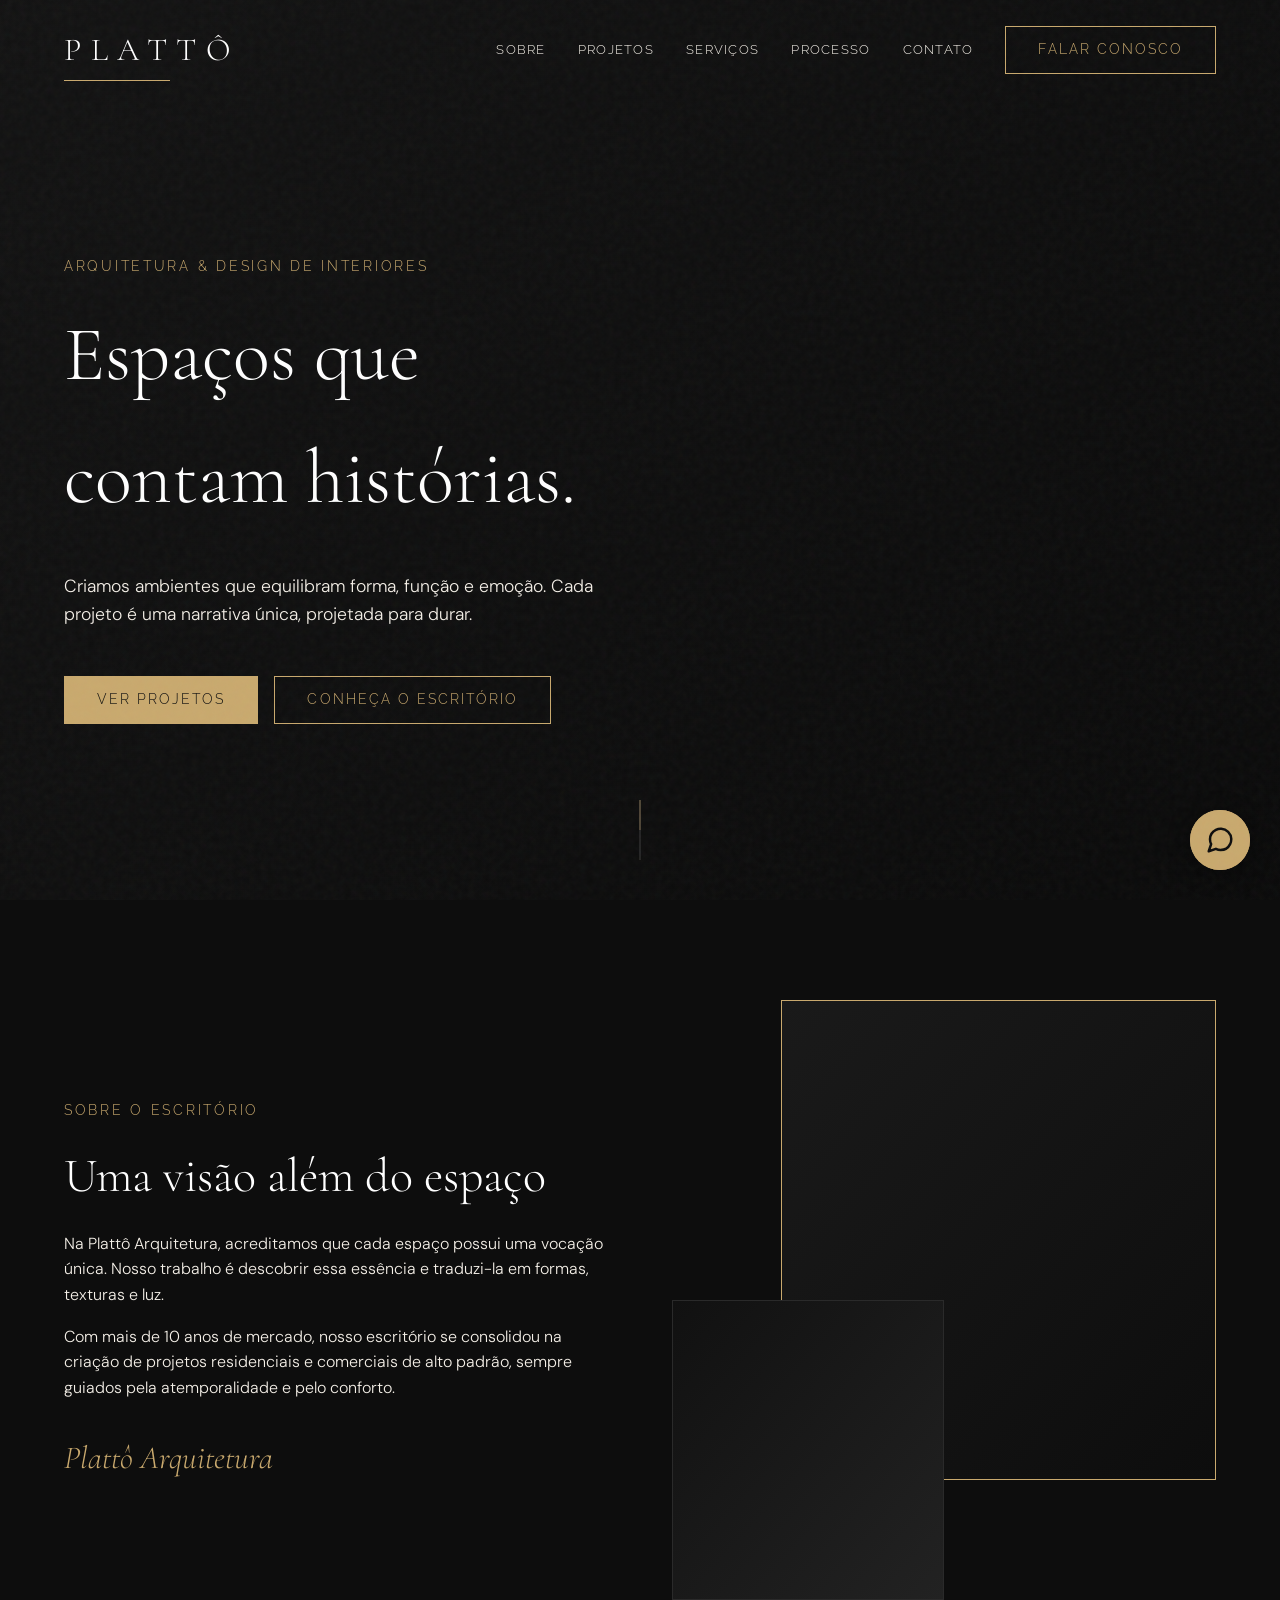
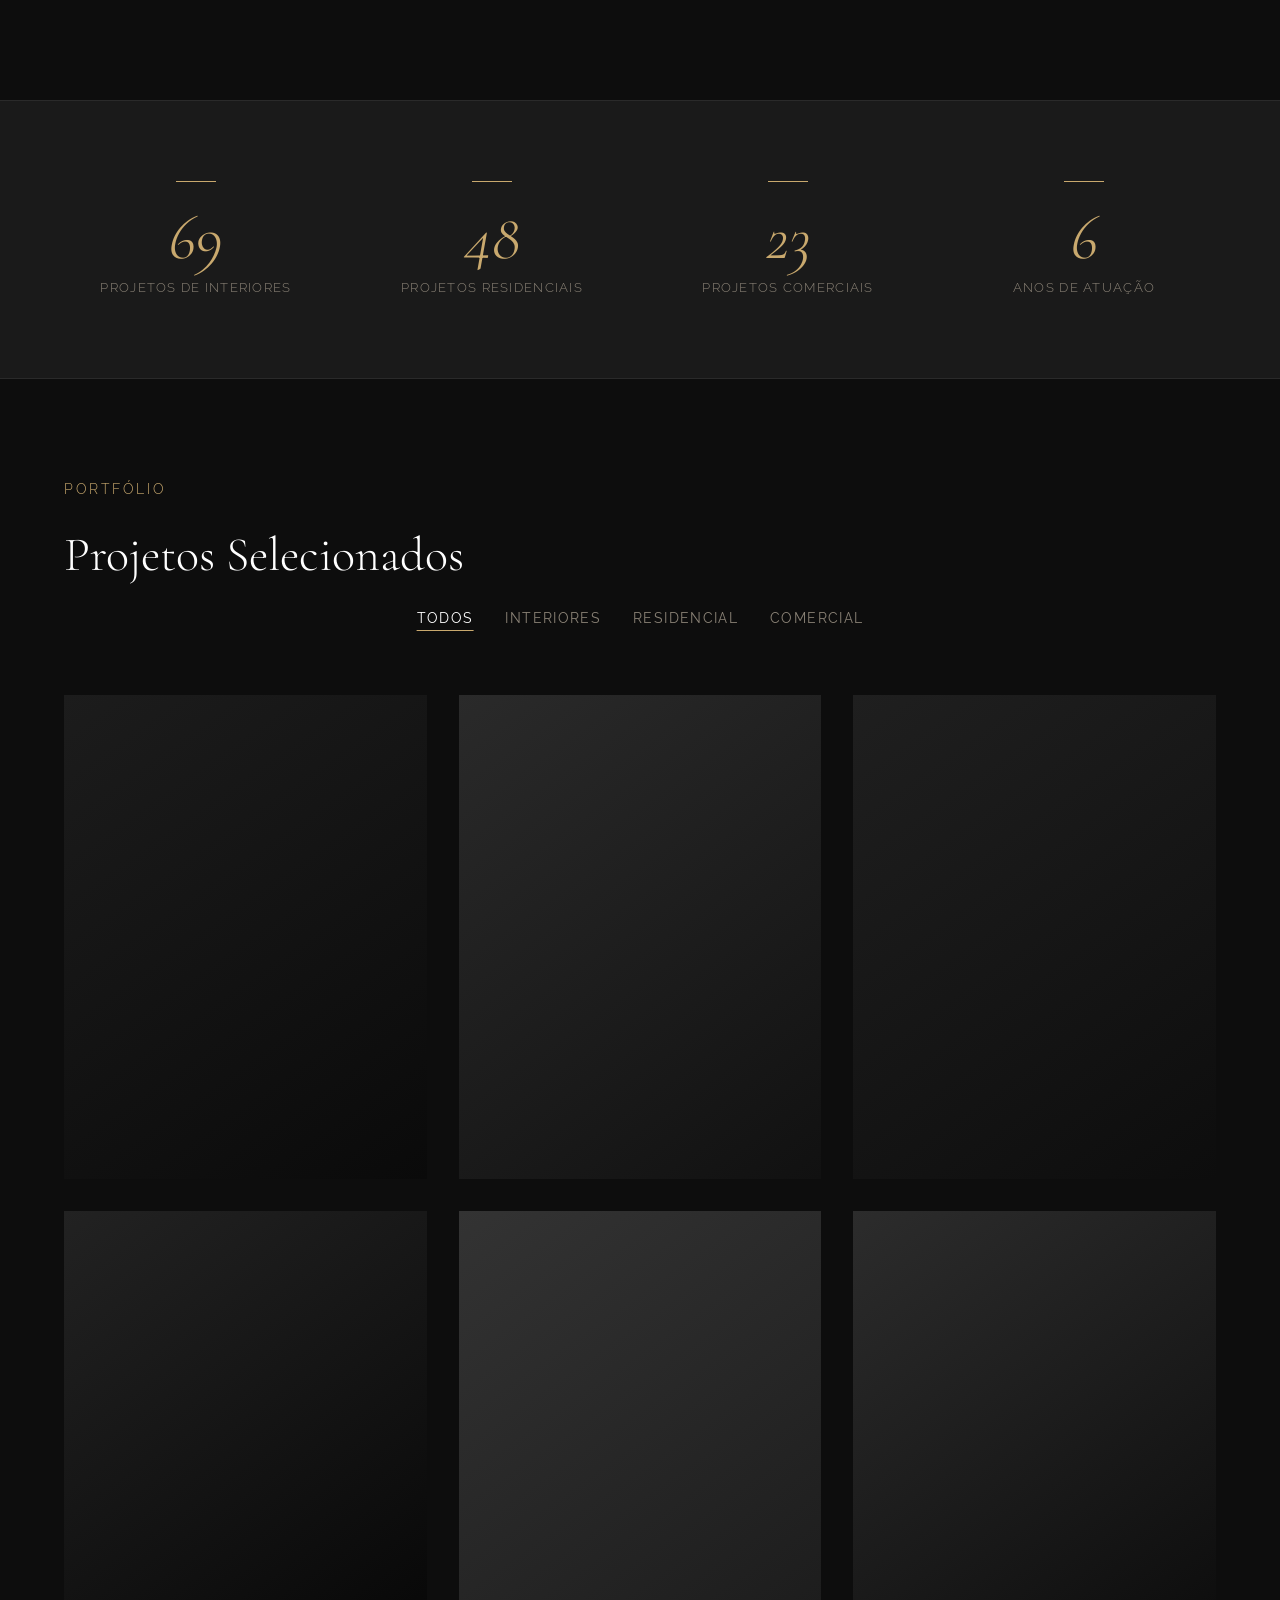
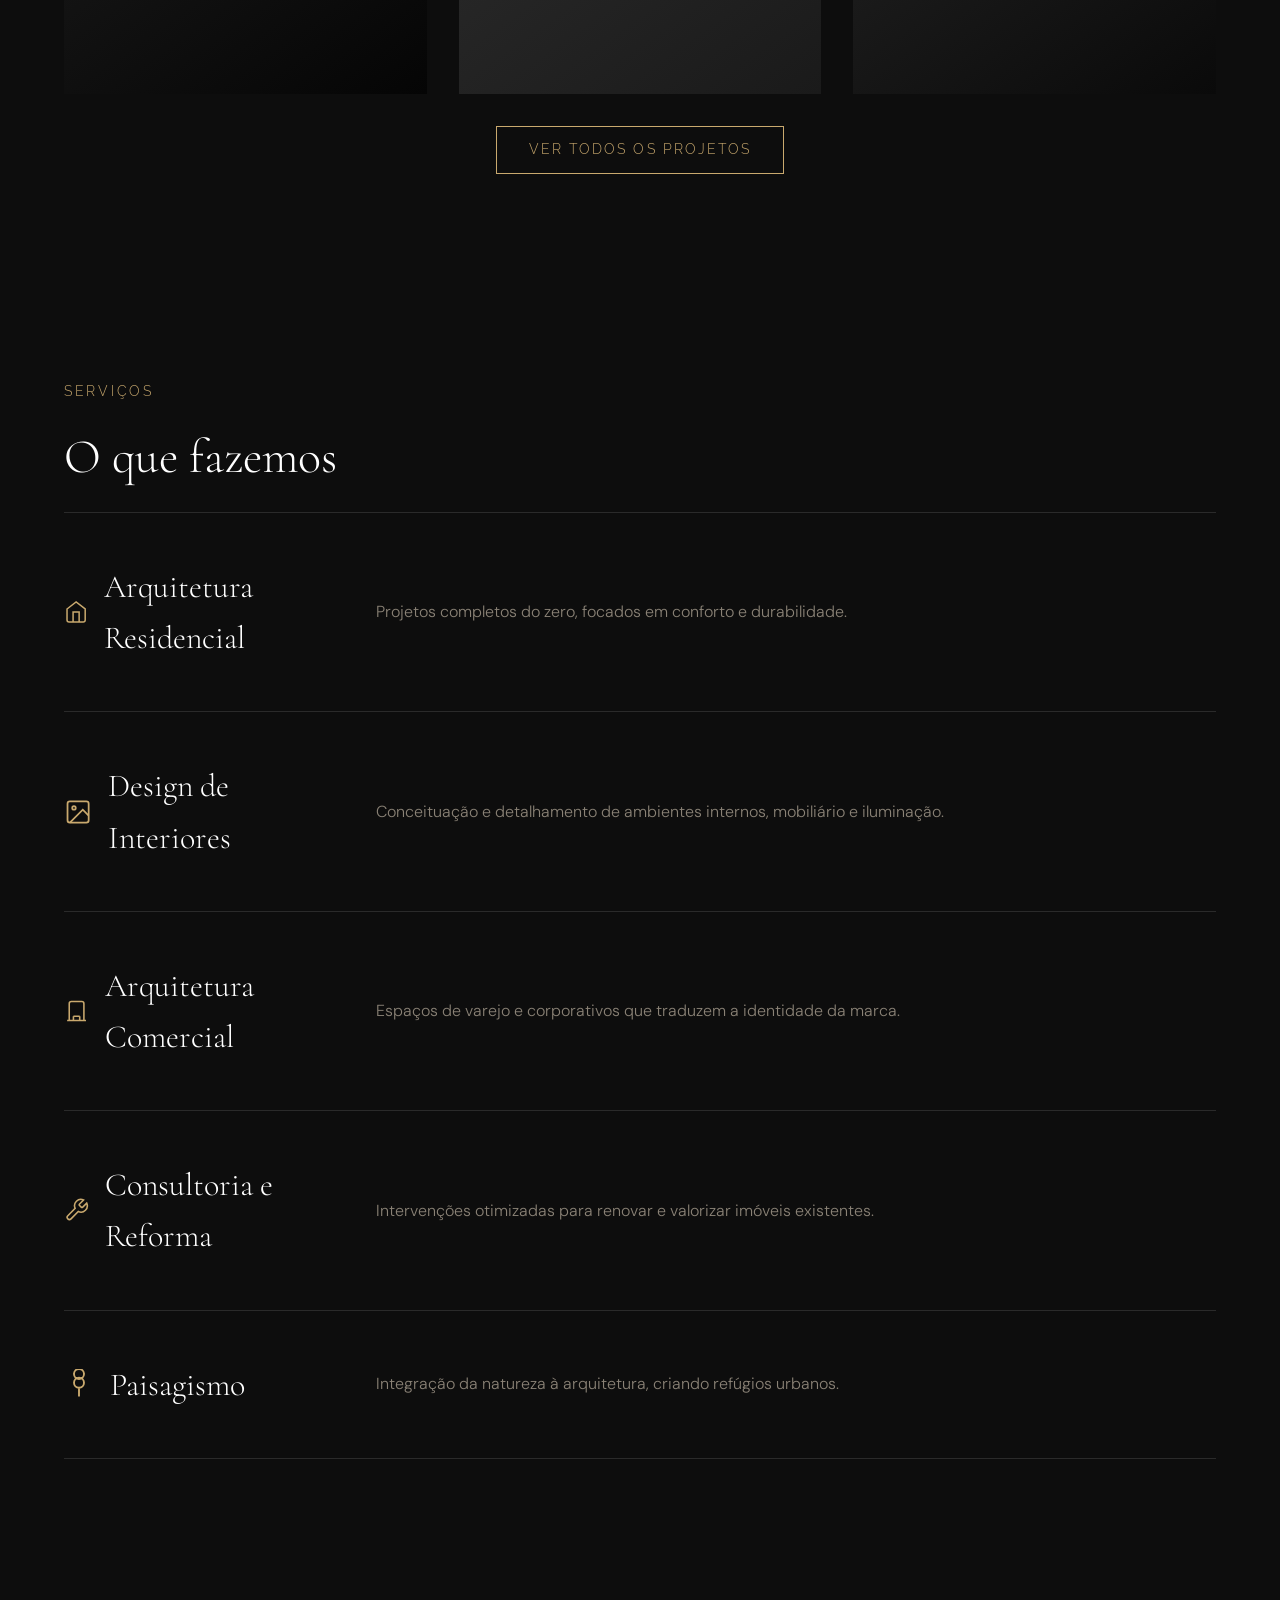
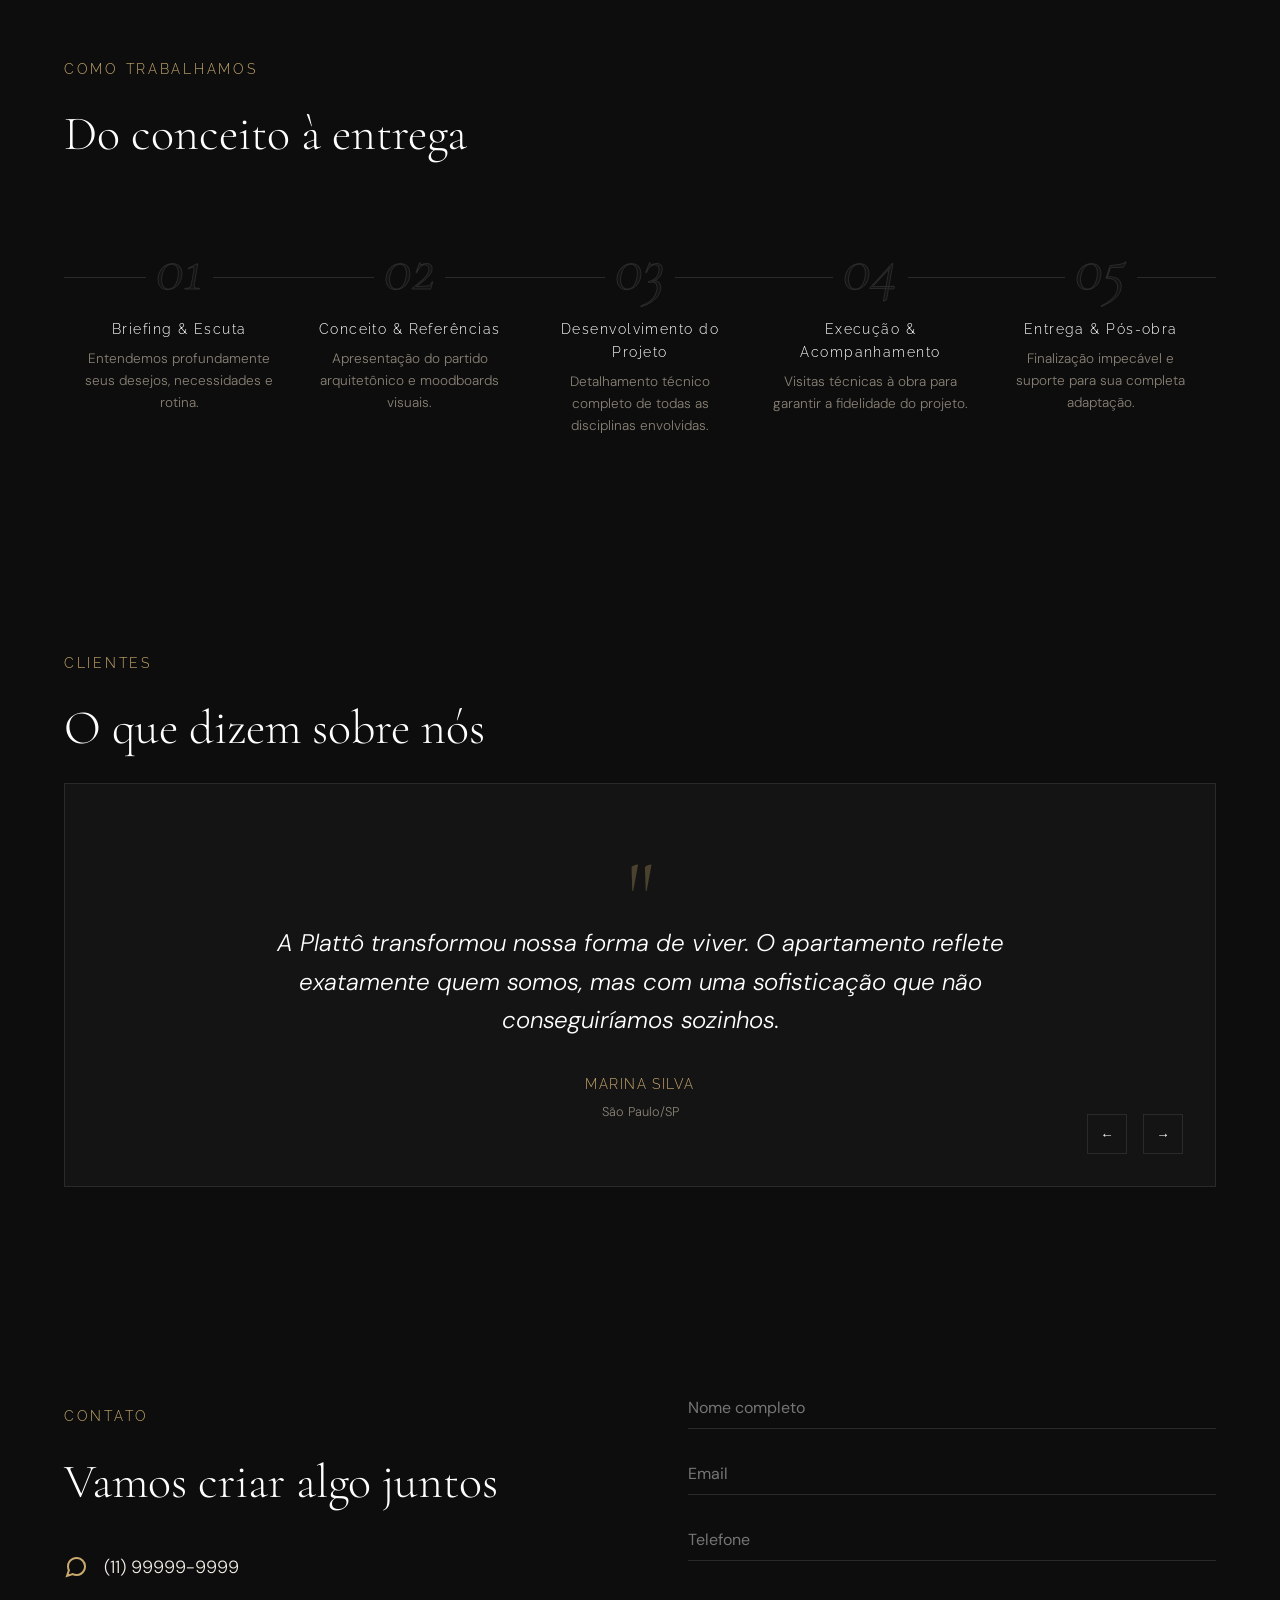
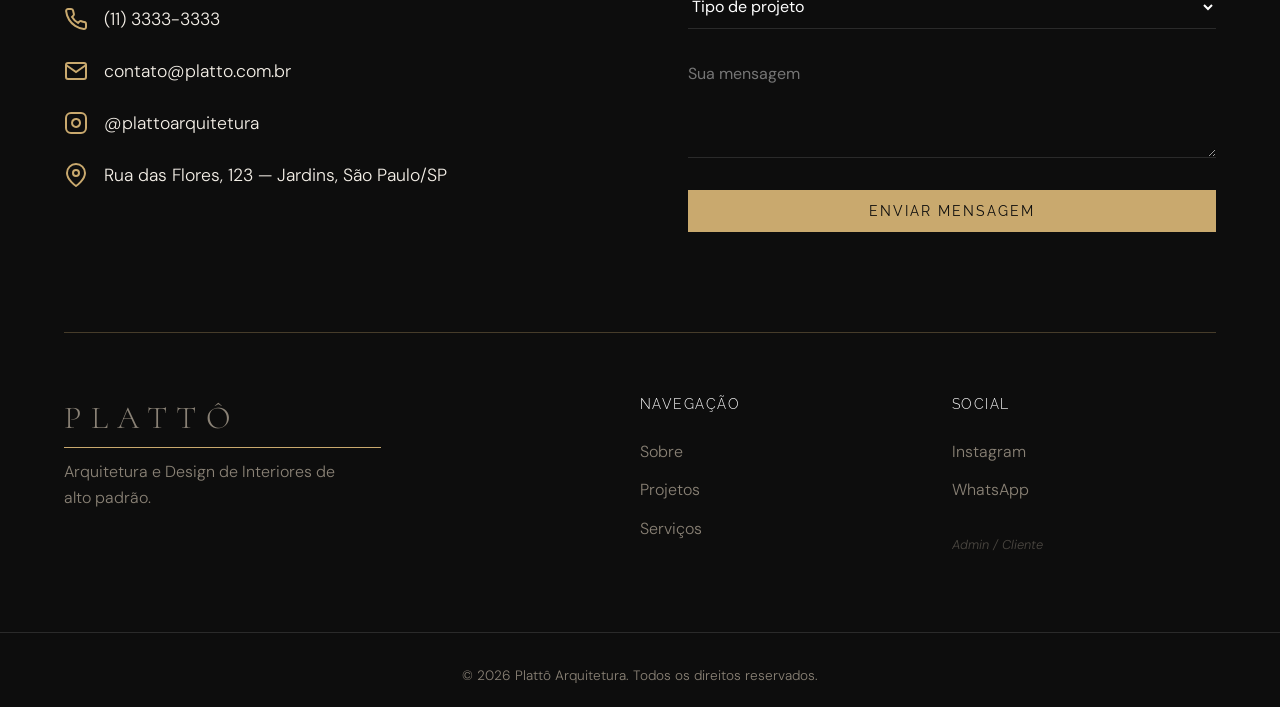
==== index.html @ 2d13314a "Deploy Plattô Arquitetura" ====
<!DOCTYPE html>
<html lang="pt-BR">

<head>
    <meta charset="UTF-8">
    <meta name="viewport" content="width=device-width, initial-scale=1.0">
    <title>Plattô Arquitetura | Espaços que contam histórias</title>
    <meta name="description"
        content="Escritório de Arquitetura e Design de Interiores de alto padrão. Projetos residenciais e comerciais.">
    <meta property="og:title" content="Plattô Arquitetura">
    <meta property="og:description"
        content="Escritório de Arquitetura e Design de Interiores de alto padrão. Projetos residenciais e comerciais.">
    <meta property="og:type" content="website">
    <meta name="twitter:card" content="summary_large_image">

    <link rel="preconnect" href="https://fonts.googleapis.com">
    <link rel="preconnect" href="https://fonts.gstatic.com" crossorigin>
    <link
        href="https://fonts.googleapis.com/css2?family=Cormorant+Garamond:ital,wght@0,300;0,400;1,300;1,400&family=DM+Sans:opsz,wght@9..40,300;9..40,400&family=Raleway:wght@300;400&display=swap"
        rel="stylesheet">

    <link rel="icon" type="image/svg+xml"
        href="data:image/svg+xml,<svg xmlns='http://www.w3.org/2000/svg' viewBox='0 0 100 100'><text y='1em' font-family='serif' font-size='80' font-style='italic' fill='%23C9A96E'>P</text></svg>">

    <style>
        :root {
    --color-bg: #0D0D0D;
    --color-surface: #141414;
    --color-border: #2A2A2A;
    --color-accent: #C9A96E;
    --color-accent-light: #E8D5B0;
    --color-text: #F5F0E8;
    --color-text-muted: #8A8276;
    --color-white: #FFFFFF;
    
    --font-heading: 'Cormorant Garamond', serif;
    --font-label: 'Raleway', sans-serif;
    --font-body: 'DM Sans', sans-serif;
    
    --transition: all 0.4s cubic-bezier(0.25, 0.46, 0.45, 0.94);
    --navbar-height: 100px;
}

* { margin: 0; padding: 0; box-sizing: border-box; }
html { scroll-behavior: smooth; font-size: 16px; }
body {
    background-color: var(--color-bg);
    color: var(--color-text);
    font-family: var(--font-body);
    font-weight: 300;
    line-height: 1.6;
    overflow-x: hidden;
    position: relative;
}



/* Noise overlay */
.noise {
    position: fixed; top: 0; left: 0; width: 100vw; height: 100vh;
    pointer-events: none; z-index: 9998; opacity: 0.04;
    background: url('data:image/svg+xml,%3Csvg viewBox="0 0 200 200" xmlns="http://www.w3.org/2000/svg"%3E%3Cfilter id="noiseFilter"%3E%3CfeTurbulence type="fractalNoise" baseFrequency="0.65" numOctaves="3" stitchTiles="stitch"/%3E%3C/filter%3E%3Crect width="100%25" height="100%25" filter="url(%23noiseFilter)"/%3E%3C/svg%3E');
}

/* Scroll progress */
.scroll-progress {
    position: fixed; top: 0; left: 0; width: 0%; height: 2px;
    background: var(--color-accent); z-index: 1000; transition: width 0.1s;
}

/* Scrollbar */
::-webkit-scrollbar { width: 8px; }
::-webkit-scrollbar-track { background: var(--color-bg); }
::-webkit-scrollbar-thumb { background: var(--color-border); border-radius: 4px; }
::-webkit-scrollbar-thumb:hover { background: var(--color-accent); }

/* Typography */
h1, h2, h3, h4, h5, h6 { font-family: var(--font-heading); font-weight: 300; margin-bottom: 1rem; }
.label { font-family: var(--font-label); font-size: 0.85rem; letter-spacing: 0.2em; text-transform: uppercase; color: var(--color-accent); margin-bottom: 1rem; }
.section-title { font-size: 3rem; color: var(--color-white); }
a { color: inherit; text-decoration: none; }
p { margin-bottom: 1rem; }

/* Buttons */
.btn {
    display: inline-block; padding: 12px 32px; font-family: var(--font-label);
    font-size: 0.85rem; letter-spacing: 0.15em; text-transform: uppercase;
    transition: var(--transition); border-radius: 0; position: relative; overflow: hidden;
}
.btn-outline { border: 1px solid var(--color-accent); color: var(--color-accent); background: transparent; }
.btn-outline:hover { background: var(--color-accent); color: var(--color-bg); }
.btn-filled { background: var(--color-accent); color: var(--color-bg); border: 1px solid var(--color-accent); }
.btn-filled:hover { background: transparent; color: var(--color-accent); }
.w-100 { width: 100%; text-align: center; }
.mt-2 { margin-top: 1rem; }
.mt-4 { margin-top: 2rem; }
.text-center { text-align: center; }

/* Layout & Utils */
.container { max-width: 1280px; margin: 0 auto; padding: 0 5%; }
.section { padding: 100px 0; }
.section-grid { display: grid; grid-template-columns: 1fr 1fr; gap: 4rem; align-items: center; }
@media (max-width: 768px) { .section-grid { grid-template-columns: 1fr; } }
.gap-large { gap: 6rem; }

/* Reveal Animations */
.reveal { opacity: 0; transform: translateY(40px); transition: var(--transition); }
.reveal.active { opacity: 1; transform: translateY(0); }
.delay-1 { transition-delay: 0.1s; }
.delay-2 { transition-delay: 0.2s; }

/* Navbar */
#navbar {
    position: fixed; top: 0; width: 100%; height: var(--navbar-height); z-index: 100;
    transition: var(--transition); display: flex; flex-direction: column; justify-content: center;
}
#navbar.scrolled { background: rgba(13, 13, 13, 0.9); backdrop-filter: blur(10px); height: 80px; }
#navbar.scrolled .nav-line { transform: scaleX(1); }
.nav-container { display: flex; justify-content: space-between; align-items: center; padding: 0 5%; width: 100%; max-width: 1400px; margin: 0 auto; }
.logo { font-family: var(--font-heading); font-size: 2rem; letter-spacing: 0.3em; color: var(--color-white); text-transform: uppercase; position: relative; }
.logo::after { content: ''; position: absolute; bottom: -5px; left: 0; width: 60%; height: 1px; background: var(--color-accent); }
.nav-links { display: flex; gap: 2rem; align-items: center; }
.nav-links a:not(.btn) { font-family: var(--font-label); font-size: 0.8rem; letter-spacing: 0.1em; text-transform: uppercase; position: relative; }
.nav-links a:not(.btn)::after { content: ''; position: absolute; bottom: -4px; left: 0; width: 0; height: 1px; background: var(--color-accent); transition: var(--transition); }
.nav-links a:not(.btn):hover::after { width: 100%; }
.menu-toggle { display: none; background: transparent; border: none; flex-direction: column; gap: 6px; }
.menu-toggle span { display: block; width: 30px; height: 1px; background: var(--color-white); transition: var(--transition); }
.nav-line { width: 100%; height: 1px; background: rgba(201, 169, 110, 0.2); transform: scaleX(0); transition: transform 0.6s ease; transform-origin: left; position: absolute; bottom: 0; }
@media (max-width: 1024px) {
    .nav-links { position: fixed; top: 0; right: -100%; width: 100vw; height: 100vh; background: var(--color-bg); flex-direction: column; justify-content: center; transition: var(--transition); }
    .nav-links.open { right: 0; }
    .menu-toggle { display: flex; z-index: 101; }
    .menu-toggle.open span:nth-child(1) { transform: translateY(7px) rotate(45deg); }
    .menu-toggle.open span:nth-child(2) { transform: translateY(-7px) rotate(-45deg); }
}

/* Hero */
.hero-section { height: 100vh; display: flex; align-items: center; position: relative; overflow: hidden; padding: 0 5%; }
.hero-bg {
    position: absolute; top: 0; left: 0; width: 100%; height: 100%; z-index: -1;
    background: linear-gradient(135deg, rgba(20,20,20,0.8) 0%, rgba(10,10,10,0.9) 100%), 
                linear-gradient(45deg, rgba(201,169,110,0.05) 0%, transparent 40%),
                radial-gradient(circle at 80% 20%, rgba(201,169,110,0.1) 0%, transparent 30%);
    background-size: cover;
}
.hero-content { max-width: 800px; z-index: 1; margin-top: 5rem; }
.hero-title { font-size: clamp(3rem, 6vw, 5.5rem); margin-bottom: 2rem; color: var(--color-white); }
.hero-subtext { font-size: 1.1rem; max-width: 550px; margin-bottom: 3rem; }
.hero-buttons { display: flex; gap: 1rem; }
.scroll-indicator { position: absolute; bottom: 40px; left: 50%; transform: translateX(-50%); width: 1px; height: 60px; background: rgba(255,255,255,0.2); overflow: hidden; }
.scroll-indicator::after { content: ''; position: absolute; top: 0; left: 0; width: 100%; height: 50%; background: var(--color-accent); animation: scrollDown 2s infinite cubic-bezier(0.15, 0.41, 0.69, 0.94); }
@keyframes scrollDown { 0% { transform: translateY(-100%); } 100% { transform: translateY(200%); } }

/* Sobre */
.sobre-image { position: relative; height: 600px; }
.image-box { background: var(--color-surface); position: absolute; border: 1px solid var(--color-border); }
.main-img { width: 80%; height: 80%; top: 0; right: 0; background: linear-gradient(to bottom right, #1a1a1a, #0d0d0d); border: 1px solid var(--color-accent); }
.sub-img { width: 50%; height: 50%; bottom: 0; left: 0; background: linear-gradient(to top left, #222, #111); }
.signature { font-family: 'Cormorant Garamond', serif; font-style: italic; font-size: 2rem; color: var(--color-accent); margin-top: 2rem; }

/* Contadores */
.contadores-section { background: #1A1A1A; padding: 80px 0; border-top: 1px solid var(--color-border); border-bottom: 1px solid var(--color-border); }
.contadores-grid { display: grid; grid-template-columns: repeat(4, 1fr); gap: 2rem; text-align: center; }
.counter-item { display: flex; flex-direction: column; align-items: center; }
.counter-line { width: 40px; height: 1px; background: var(--color-accent); margin-bottom: 1.5rem; }
.counter-number { font-family: var(--font-heading); font-size: 4rem; font-style: italic; color: var(--color-accent); line-height: 1; margin-bottom: 0.5rem; }
.counter-label { font-family: var(--font-label); font-size: 0.8rem; letter-spacing: 0.1em; color: var(--color-text-muted); text-transform: uppercase; }
@media (max-width: 768px) { .contadores-grid { grid-template-columns: repeat(2, 1fr); gap: 4rem 2rem; } }

/* Projetos */
.projetos-filters { display: flex; justify-content: center; gap: 2rem; margin-bottom: 4rem; flex-wrap: wrap; }
.filter-btn { background: transparent; border: none; color: var(--color-text-muted); font-family: var(--font-label); font-size: 0.85rem; letter-spacing: 0.1em; text-transform: uppercase; padding-bottom: 5px; position: relative; }
.filter-btn::after { content: ''; position: absolute; bottom: 0; left: 50%; transform: translateX(-50%); width: 0; height: 1px; background: var(--color-accent); transition: width 0.3s; }
.filter-btn.active, .filter-btn:hover { color: var(--color-white); }
.filter-btn.active::after, .filter-btn:hover::after { width: 100%; }

.projetos-grid { display: grid; grid-template-columns: repeat(3, 1fr); gap: 2rem; align-items: start; }
@media (max-width: 1024px) { .projetos-grid { grid-template-columns: repeat(2, 1fr); } }
@media (max-width: 768px) { .projetos-grid { grid-template-columns: 1fr; } }

.projeto-card { position: relative; overflow: hidden; cursor: pointer; transition: var(--transition); background: var(--color-surface); aspect-ratio: 3/4; }
.projeto-img { width: 100%; height: 100%; background: linear-gradient(145deg, #1c1c1c, #0a0a0a); transition: transform 0.6s cubic-bezier(0.25, 0.46, 0.45, 0.94); }
.projeto-overlay { position: absolute; top: 0; left: 0; width: 100%; height: 100%; background: rgba(20,20,20,0.8); opacity: 0; transition: var(--transition); display: flex; flex-direction: column; justify-content: center; align-items: center; text-align: center; padding: 2rem; border: 1px solid var(--color-accent); box-sizing: border-box; transform: scale(0.95); }
.projeto-card:hover .projeto-img { transform: scale(1.05); }
.projeto-card:hover .projeto-overlay { opacity: 1; transform: scale(1); }
.projeto-icon { width: 40px; height: 40px; border: 1px solid var(--color-accent); border-radius: 50%; display: flex; align-items: center; justify-content: center; margin-bottom: 1rem; color: var(--color-accent); font-size: 1.5rem; transition: background 0.3s; }
.projeto-title { font-family: var(--font-heading); font-size: 2rem; color: var(--color-white); margin-bottom: 0.5rem; }
.projeto-cat { font-family: var(--font-label); font-size: 0.75rem; letter-spacing: 0.1em; color: var(--color-accent); text-transform: uppercase; }

/* Serviços */
.servicos-list { border-top: 1px solid var(--color-border); }
.servico-item { padding: 3rem 0; border-bottom: 1px solid var(--color-border); display: grid; grid-template-columns: 1fr 3fr; gap: 2rem; align-items: center; position: relative; transition: var(--transition); }
.servico-item::before { content: ''; position: absolute; bottom: -1px; left: 0; width: 0; height: 1px; background: var(--color-accent); transition: width 0.6s cubic-bezier(0.25, 0.46, 0.45, 0.94); }
.servico-item:hover::before { width: 100%; }
.servico-item:hover { background: rgba(255,255,255,0.02); padding-left: 2rem; padding-right: 2rem; }
.servico-title { font-family: var(--font-heading); font-size: 2rem; color: var(--color-white); margin: 0; display: flex; align-items: center; gap: 1rem; }
.servico-title svg { width: 30px; height: 30px; stroke: var(--color-accent); }
.servico-desc { font-size: 1rem; color: var(--color-text-muted); margin: 0; }
@media (max-width: 768px) {
    .servico-item { grid-template-columns: 1fr; gap: 1rem; padding: 2rem 0; }
    .servico-item:hover { padding-left: 0; padding-right: 0; background: transparent; }
}

/* Processo */
.timeline { display: flex; justify-content: space-between; position: relative; margin-top: 4rem; }
.timeline::before { content: ''; position: absolute; top: 40px; left: 0; width: 100%; height: 1px; background: var(--color-border); z-index: 1; }
.timeline-item { flex: 1; text-align: center; position: relative; z-index: 2; padding: 0 1rem; }
.timeline-num { font-family: var(--font-heading); font-size: 4rem; font-style: italic; color: var(--color-surface); -webkit-text-stroke: 1px var(--color-border); line-height: 1; background: var(--color-bg); display: inline-block; padding: 0 10px; margin-bottom: 1rem; transition: var(--transition); }
.timeline-item:hover .timeline-num { color: var(--color-accent); -webkit-text-stroke: 1px transparent; }
.timeline-title { font-family: var(--font-label); font-size: 0.9rem; letter-spacing: 0.1em; color: var(--color-white); margin-bottom: 0.5rem; }
.timeline-desc { font-size: 0.85rem; color: var(--color-text-muted); }
@media (max-width: 768px) {
    .timeline { flex-direction: column; gap: 3rem; }
    .timeline::before { top: 0; left: 40px; width: 1px; height: 100%; }
    .timeline-item { display: flex; text-align: left; gap: 2rem; }
    .timeline-num { margin: 0; padding: 10px 0; background: var(--color-bg); }
}

/* Depoimentos */
.slider-wrapper { position: relative; background: var(--color-surface); padding: 4rem; border: 1px solid var(--color-border); display: flex; align-items: center; justify-content: center; min-height: 400px; text-align: center; overflow: hidden; }
.slider { position: relative; width: 100%; max-width: 800px; margin: 0 auto; height: 100%; }
.slide { position: absolute; top: 50%; left: 50%; transform: translate(-50%, -50%); opacity: 0; transition: opacity 0.5s ease; width: 100%; pointer-events: none; }
.slide.active { opacity: 1; pointer-events: auto; z-index: 2; position: relative; transform: none; top: auto; left: auto; }
.quote-icon { font-family: var(--font-heading); font-size: 6rem; line-height: 1; color: var(--color-accent); opacity: 0.3; margin-bottom: 1rem; height: 60px; }
.quote-text { font-size: 1.5rem; color: var(--color-white); font-weight: 300; margin-bottom: 2rem; font-style: italic; }
.quote-author { font-family: var(--font-label); font-size: 0.9rem; letter-spacing: 0.1em; color: var(--color-accent); text-transform: uppercase; }
.quote-city { display: block; font-size: 0.8rem; color: var(--color-text-muted); margin-top: 5px; }
.slider-nav { position: absolute; bottom: 2rem; right: 2rem; display: flex; gap: 1rem; z-index: 5; }
.slider-arrow { background: transparent; border: 1px solid var(--color-border); color: var(--color-white); width: 40px; height: 40px; display: flex; align-items: center; justify-content: center; transition: var(--transition); }
.slider-arrow:hover { border-color: var(--color-accent); color: var(--color-accent); }

/* Contato */
.contato-list { list-style: none; margin-top: 2rem; }
.contato-list li { display: flex; align-items: center; gap: 1rem; margin-bottom: 1.5rem; font-size: 1.1rem; }
.contato-list svg { width: 24px; height: 24px; stroke: var(--color-accent); flex-shrink: 0; }
.form-group { margin-bottom: 1.5rem; }
input, select, textarea { width: 100%; background: transparent; border: none; border-bottom: 1px solid var(--color-border); color: var(--color-white); font-family: var(--font-body); font-size: 1rem; padding: 10px 0; transition: border-color 0.3s; outline: none; border-radius: 0; }
input:focus, select:focus, textarea:focus { border-color: var(--color-accent); }
select { background-color: var(--color-bg); }
option { background-color: var(--color-bg); color: var(--color-white); }
textarea { resize: vertical; min-height: 100px; }

/* FAB */
.fab-whatsapp { position: fixed; bottom: 30px; right: 30px; width: 60px; height: 60px; background: var(--color-accent); border-radius: 50%; display: flex; align-items: center; justify-content: center; color: var(--color-bg); z-index: 99; box-shadow: 0 4px 20px rgba(0,0,0,0.5); font-size: 1.5rem; }
.fab-whatsapp svg { width: 30px; height: 30px; }
.fab-whatsapp::before { content: ''; position: absolute; top: 0; left: 0; width: 100%; height: 100%; border-radius: 50%; background: var(--color-accent); z-index: -1; animation: pulse 2s infinite; }
@keyframes pulse { 0% { transform: scale(1); opacity: 0.8; } 100% { transform: scale(1.5); opacity: 0; } }

/* Footer */
.site-footer { background: var(--color-bg); padding: 60px 0 20px; position: relative; }
.footer-line { position: absolute; top: 0; left: 5%; width: 90%; height: 1px; background: var(--color-accent); opacity: 0.3; }
.footer-grid { display: grid; grid-template-columns: 2fr 1fr 1fr; gap: 3rem; margin-bottom: 4rem; }
.footer-col h4 { font-family: var(--font-label); font-size: 0.9rem; letter-spacing: 0.1em; color: var(--color-white); text-transform: uppercase; margin-bottom: 1.5rem; }
.footer-col a { display: block; color: var(--color-text-muted); margin-bottom: 0.8rem; transition: color 0.3s; }
.footer-col a:hover { color: var(--color-accent); }
.footer-slogan { margin-top: 1rem; color: var(--color-text-muted); max-width: 300px; }
.admin-link { margin-top: 2rem; font-size: 0.8rem; font-style: italic; opacity: 0.5; }
.footer-bottom { text-align: center; padding-top: 2rem; border-top: 1px solid var(--color-border); font-size: 0.85rem; color: var(--color-text-muted); }
@media (max-width: 768px) { .footer-grid { grid-template-columns: 1fr; } }

/* Modal */
.modal { position: fixed; top: 0; left: 0; width: 100%; height: 100%; z-index: 1000; display: none; align-items: center; justify-content: center; }
.modal.active { display: flex; }
.modal-overlay { position: absolute; top: 0; left: 0; width: 100%; height: 100%; background: rgba(0,0,0,0.9); backdrop-filter: blur(5px); }
.modal-content { position: relative; z-index: 1; background: var(--color-surface); width: 90%; max-width: 1000px; max-height: 90vh; overflow-y: auto; border: 1px solid var(--color-border); padding: 3rem; }
.modal-close { position: absolute; top: 1rem; right: 1rem; background: transparent; border: none; color: var(--color-white); font-size: 2rem; z-index: 2; }
.modal-close:hover { color: var(--color-accent); }
.modal-body { display: grid; grid-template-columns: 1fr 1fr; gap: 3rem; }
@media (max-width: 768px) { .modal-body { grid-template-columns: 1fr; } .modal-content{ padding: 2rem 1rem; } }
.modal-img-placeholder { background: linear-gradient(145deg, #1c1c1c, #0a0a0a); aspect-ratio: 4/3; width: 100%; border: 1px solid var(--color-border); }
.modal-info h3 { font-size: 2.5rem; color: var(--color-white); }
.modal-meta { display: flex; gap: 1rem; margin-bottom: 1.5rem; font-family: var(--font-label); font-size: 0.8rem; letter-spacing: 0.1em; color: var(--color-accent); text-transform: uppercase; flex-wrap: wrap; }
.modal-meta span { background: rgba(201, 169, 110, 0.1); padding: 5px 10px; border: 1px solid rgba(201, 169, 110, 0.3); }

/* Admin Base */
#admin-view { position: fixed; top: 0; left: 0; width: 100vw; height: 100vh; background: var(--color-bg); z-index: 99999; overflow-y: auto; font-family: 'DM Sans', sans-serif; }
.admin-login-wrapper { display: flex; align-items: center; justify-content: center; height: 100vh; }
.admin-login-box { background: var(--color-surface); padding: 3rem; border: 1px solid var(--color-border); width: 100%; max-width: 400px; text-align: center; }
.error-msg { color: #ff5555; margin-top: 1rem; font-size: 0.9rem; }
.back-link { display: inline-block; margin-top: 2rem; color: var(--color-text-muted); font-size: 0.9rem; }
.back-link:hover { color: var(--color-white); }

.admin-dashboard { display: flex; min-height: 100vh; }
.admin-sidebar { width: 250px; background: var(--color-surface); border-right: 1px solid var(--color-border); display: flex; flex-direction: column; position: fixed; top: 0; bottom: 0; left: 0; }
.admin-brand { padding: 1.5rem; border-bottom: 1px solid var(--color-border); text-align: center; }
.admin-brand h3 { color: var(--color-accent); margin: 0; }
.admin-nav { flex: 1; overflow-y: auto; padding: 1rem 0; }
.admin-tab { display: block; padding: 1rem 1.5rem; color: var(--color-text-muted); border-left: 3px solid transparent; }
.admin-tab:hover, .admin-tab.active { color: var(--color-white); background: rgba(255,255,255,0.05); border-left-color: var(--color-accent); }
.admin-sidebar-footer { padding: 1.5rem; border-top: 1px solid var(--color-border); }

.admin-main { flex: 1; margin-left: 250px; padding: 3rem; }
.admin-header { display: flex; justify-content: space-between; align-items: center; margin-bottom: 3rem; padding-bottom: 1rem; border-bottom: 1px solid var(--color-border); }
.save-status { font-family: var(--font-label); font-size: 0.8rem; color: var(--color-text-muted); text-transform: uppercase; }
.save-status.unsaved { color: var(--color-accent); }

.admin-section { display: none; }
.admin-section.active { display: block; }
.admin-card { background: var(--color-surface); border: 1px solid var(--color-border); padding: 2rem; margin-bottom: 2rem; }
.admin-card h4 { margin-top: 0; margin-bottom: 1.5rem; color: var(--color-accent); border-bottom: 1px solid var(--color-border); padding-bottom: 0.5rem; }

.item-list { display: flex; flex-direction: column; gap: 1rem; }
.list-item { background: var(--color-bg); border: 1px solid var(--color-border); padding: 1rem; display: flex; justify-content: space-between; align-items: center; }
.list-item-content { flex: 1; }
.list-item-title { font-weight: bold; margin-bottom: 0.2rem; }
.list-item-desc { font-size: 0.85rem; color: var(--color-text-muted); }
.list-item-actions { display: flex; gap: 0.5rem; }

/* Toast */
.toast { position: fixed; bottom: 30px; left: 50%; transform: translateX(-50%) translateY(100px); background: var(--color-accent); color: var(--color-bg); padding: 1rem 2rem; font-family: var(--font-label); font-weight: bold; text-transform: uppercase; transition: transform 0.3s; z-index: 100000; opacity: 0; }
.toast.show { transform: translateX(-50%) translateY(0); opacity: 1; }

    </style>
</head>

<body>
    <div class="noise"></div>
    <div class="scroll-progress"></div>
    <a href="#" class="fab-whatsapp" aria-label="WhatsApp" id="fab-whatsapp">
        <svg viewBox="0 0 24 24" fill="none" stroke="currentColor" stroke-width="2" stroke-linecap="round"
            stroke-linejoin="round">
            <path
                d="M21 11.5a8.38 8.38 0 0 1-.9 3.8 8.5 8.5 0 0 1-7.6 4.7 8.38 8.38 0 0 1-3.8-.9L3 21l1.9-5.7a8.38 8.38 0 0 1-.9-3.8 8.5 8.5 0 0 1 4.7-7.6 8.38 8.38 0 0 1 3.8-.9h.5a8.48 8.48 0 0 1 8 8v.5z">
            </path>
        </svg>
    </a>

    <!-- PUBLIC SITE -->
    <div id="public-site">
        <nav id="navbar">
            <div class="nav-container">
                <a href="#" class="logo" id="nav-logo">PLATTÔ</a>
                <div class="nav-links">
                    <a href="#sobre">Sobre</a>
                    <a href="#projetos">Projetos</a>
                    <a href="#servicos">Serviços</a>
                    <a href="#processo">Processo</a>
                    <a href="#contato">Contato</a>
                    <a href="#contato" class="btn btn-outline">Falar Conosco</a>

                    
                </div>
                <button class="menu-toggle" aria-label="Abrir Menu">
                    <span></span><span></span>
                </button>
            </div>
            <div class="nav-line"></div>
        </nav>

        <header id="hero" class="hero-section">
            <div class="hero-bg"></div>
            <div class="hero-content reveal">
                <p class="label" id="hero-label">ARQUITETURA & DESIGN DE INTERIORES</p>
                <h1 class="hero-title" id="hero-title">Espaços que<br>contam histórias.</h1>
                <p class="hero-subtext" id="hero-subtext">Criamos ambientes que equilibram forma, função e emoção. Cada
                    projeto é uma narrativa única, projetada para durar.</p>
                <div class="hero-buttons">
                    <a href="#projetos" class="btn btn-filled" id="hero-btn1">Ver Projetos</a>
                    <a href="#sobre" class="btn btn-outline" id="hero-btn2">Conheça o Escritório</a>
                </div>
            </div>
            <div class="scroll-indicator"></div>
        </header>

        <section id="sobre" class="section sobre-section">
            <div class="container section-grid">
                <div class="sobre-text reveal">
                    <p class="label">SOBRE O ESCRITÓRIO</p>
                    <h2 class="section-title" id="sobre-title">Uma visão além do espaço</h2>
                    <div id="sobre-paragraphs"></div>
                    <p class="signature" id="sobre-signature">Plattô Arquitetura</p>
                </div>
                <div class="sobre-image reveal delay-1">
                    <div class="image-box main-img"></div>
                    <div class="image-box sub-img"></div>
                </div>
            </div>
        </section>

        <section id="contadores" class="section contadores-section">
            <div class="container contadores-grid" id="contadores-container">
            </div>
        </section>

        <section id="projetos" class="section projetos-section">
            <div class="container">
                <div class="section-header reveal">
                    <p class="label">PORTFÓLIO</p>
                    <h2 class="section-title">Projetos Selecionados</h2>
                </div>
                <div class="projetos-filters reveal delay-1">
                    <button class="filter-btn active" data-filter="all">Todos</button>
                    <button class="filter-btn" data-filter="Interiores">Interiores</button>
                    <button class="filter-btn" data-filter="Residencial">Residencial</button>
                    <button class="filter-btn" data-filter="Comercial">Comercial</button>
                </div>
                <div class="projetos-grid" id="projetos-grid">
                </div>
                <div class="text-center mt-4">
                    <a href="#projetos" class="btn btn-outline reveal delay-2">Ver Todos os Projetos</a>
                </div>
            </div>
        </section>

        <section id="servicos" class="section servicos-section">
            <div class="container">
                <div class="section-header reveal">
                    <p class="label">SERVIÇOS</p>
                    <h2 class="section-title">O que fazemos</h2>
                </div>
                <div class="servicos-list" id="servicos-list">
                </div>
            </div>
        </section>

        <section id="processo" class="section processo-section">
            <div class="container">
                <div class="section-header reveal">
                    <p class="label">COMO TRABALHAMOS</p>
                    <h2 class="section-title">Do conceito à entrega</h2>
                </div>
                <div class="timeline" id="processo-timeline">
                </div>
            </div>
        </section>

        <section id="depoimentos" class="section depoimentos-section">
            <div class="container">
                <div class="section-header reveal">
                    <p class="label">CLIENTES</p>
                    <h2 class="section-title">O que dizem sobre nós</h2>
                </div>
                <div class="slider-wrapper reveal delay-1">
                    <div class="slider" id="depoimentos-slider"></div>
                    <div class="slider-nav">
                        <button class="slider-arrow prev" aria-label="Previous">←</button>
                        <button class="slider-arrow next" aria-label="Next">→</button>
                    </div>
                </div>
            </div>
        </section>

        <section id="contato" class="section contato-section">
            <div class="container section-grid gap-large">
                <div class="contato-info reveal">
                    <p class="label">CONTATO</p>
                    <h2 class="section-title">Vamos criar algo juntos</h2>
                    <ul class="contato-list" id="contato-list">
                    </ul>
                </div>
                <div class="contato-form-wrapper reveal delay-1">
                    <form id="public-contact-form" class="contact-form">
                        <div class="form-group">
                            <input type="text" id="c-name" placeholder="Nome completo" required>
                        </div>
                        <div class="form-group">
                            <input type="email" id="c-email" placeholder="Email" required>
                        </div>
                        <div class="form-group">
                            <input type="tel" id="c-phone" placeholder="Telefone" required>
                        </div>
                        <div class="form-group">
                            <select id="c-type" required>
                                <option value="" disabled selected>Tipo de projeto</option>
                                <option value="Residencial">Residencial</option>
                                <option value="Comercial">Comercial</option>
                                <option value="Interiores">Interiores</option>
                                <option value="Outro">Outro</option>
                            </select>
                        </div>
                        <div class="form-group">
                            <textarea id="c-message" rows="4" placeholder="Sua mensagem" required></textarea>
                        </div>
                        <button type="submit" class="btn btn-filled w-100">Enviar Mensagem</button>
                    </form>
                </div>
            </div>
        </section>

        <footer class="site-footer">
            <div class="footer-line"></div>
            <div class="container footer-grid">
                <div class="footer-col">
                    <a href="#" class="logo footer-logo">PLATTÔ</a>
                    <p class="footer-slogan" id="footer-slogan"></p>
                </div>
                <div class="footer-col">
                    <h4>Navegação</h4>
                    <a href="#sobre">Sobre</a>
                    <a href="#projetos">Projetos</a>
                    <a href="#servicos">Serviços</a>
                </div>
                <div class="footer-col">
                    <h4>Social</h4>
                    <a href="#" id="footer-ig">Instagram</a>
                    <a href="#" id="footer-wa">WhatsApp</a>
                    <a href="#admin" class="admin-link">Admin / Cliente</a>
                </div>
            </div>
            <div class="footer-bottom">
                &copy; <span id="current-year"></span> Plattô Arquitetura. Todos os direitos reservados.
            </div>
        </footer>

        <!-- Project Modal -->
        <div class="modal" id="project-modal">
            <div class="modal-overlay"></div>
            <div class="modal-content">
                <button class="modal-close" aria-label="Close modal">&times;</button>
                <div class="modal-body" id="modal-body"></div>
            </div>
        </div>
    </div> <!-- /PUBLIC SITE -->

    <!-- ADMIN PANEL -->
    <div id="admin-view" style="display: none;">
        <section id="admin-login" class="admin-login-wrapper">
            <div class="admin-login-box">
                <h2 class="section-title">Área Restrita</h2>
                <p>Digite a senha para acessar o painel administrativo.</p>
                <form id="login-form">
                    <input type="password" id="admin-pass" placeholder="Senha" required>
                    <button type="submit" class="btn btn-filled w-100">Acessar</button>
                    <p class="error-msg" id="login-error"></p>
                </form>
                <a href="#" id="back-to-site" class="back-link">← Voltar ao site</a>
            </div>
        </section>

        <section id="admin-dashboard" class="admin-dashboard" style="display: none;">
            <aside class="admin-sidebar">
                <div class="admin-brand">
                    <h3>Plattô Admin</h3>
                </div>
                <nav class="admin-nav">
                    <a href="#" class="admin-tab active" data-target="admin-hero">Hero</a>
                    <a href="#" class="admin-tab" data-target="admin-sobre">Sobre</a>
                    <a href="#" class="admin-tab" data-target="admin-contadores">Contadores</a>
                    <a href="#" class="admin-tab" data-target="admin-projetos">Projetos</a>
                    <a href="#" class="admin-tab" data-target="admin-servicos">Serviços</a>
                    <a href="#" class="admin-tab" data-target="admin-processos">Processo</a>
                    <a href="#" class="admin-tab" data-target="admin-depoimentos">Depoimentos</a>
                    <a href="#" class="admin-tab" data-target="admin-contato">Contato/Config</a>
                </nav>
                <div class="admin-sidebar-footer">
                    <button id="admin-export" class="btn btn-outline w-100 mt-2">Exportar JSON</button>
                    <label class="btn btn-outline w-100 mt-2 text-center" style="display: block; cursor: pointer;">
                        Importar JSON
                        <input type="file" id="admin-import" accept=".json" style="display:none;">
                    </label>
                    <button id="admin-logout" class="btn btn-outline w-100 mt-2">Sair</button>
                    <button id="admin-view-site" class="btn btn-filled w-100 mt-2">Ver Site</button>
                </div>
            </aside>
            <main class="admin-main">
                <div class="admin-header">
                    <h2>Gerenciador de Conteúdo</h2>
                    <div id="save-status" class="save-status">Todas as alterações salvas.</div>
                </div>
                <div class="admin-content" id="admin-forms-container"></div>
            </main>
        </section>
    </div>

    <div class="toast" id="toast">✔ Alterações salvas</div>

    <script>
        // === INITIAL STATE ===
const defaultData = {
    config: {
        name: 'Plattô Arquitetura',
        slogan: 'Arquitetura e Design de Interiores de alto padrão.',
        password: 'platto2024'
    },
    hero: {
        label: 'ARQUITETURA & DESIGN DE INTERIORES',
        title1: 'Espaços que',
        title2: 'contam histórias.',
        subtext: 'Criamos ambientes que equilibram forma, função e emoção. Cada projeto é uma narrativa única, projetada para durar.',
        hasButtons: true,
        btn1: 'Ver Projetos',
        btn2: 'Conheça o Escritório'
    },
    sobre: {
        title: 'Uma visão além do espaço',
        p1: 'Na Plattô Arquitetura, acreditamos que cada espaço possui uma vocação única. Nosso trabalho é descobrir essa essência e traduzi-la em formas, texturas e luz.',
        p2: 'Com mais de 10 anos de mercado, nosso escritório se consolidou na criação de projetos residenciais e comerciais de alto padrão, sempre guiados pela atemporalidade e pelo conforto.',
        signature: 'Plattô Arquitetura'
    },
    contadores: [
        { id: 1, label: 'Projetos de Interiores', value: 124 },
        { id: 2, label: 'Projetos Residenciais', value: 86 },
        { id: 3, label: 'Projetos Comerciais', value: 42 },
        { id: 4, label: 'Anos de Atuação', value: 12 }
    ],
    projetos: [
        { id: 1, title: 'Casa Horizonte', category: 'Residencial', year: '2023', area: '450m²', desc: 'Uma residência concebida para integrar a paisagem externa à rotina familiar.', color: 'linear-gradient(145deg, #1c1c1c, #0a0a0a)' },
        { id: 2, title: 'Loft Botânico', category: 'Interiores', year: '2024', area: '120m²', desc: 'Apartamento com conceito aberto e uso extensivo de materiais naturais.', color: 'linear-gradient(145deg, #2a2a2a, #111111)' },
        { id: 3, title: 'Galeria M', category: 'Comercial', year: '2023', area: '300m²', desc: 'Espaço minimalista para exposição de arte contemporânea.', color: 'linear-gradient(145deg, #1f1f1f, #0d0d0d)' },
        { id: 4, title: 'Apartamento Neo', category: 'Interiores', year: '2022', area: '180m²', desc: 'Reforma completa focada em iluminação e texturas.', color: 'linear-gradient(145deg, #222222, #050505)' },
        { id: 5, title: 'Sede FinTech', category: 'Comercial', year: '2024', area: '800m²', desc: 'Escritório corporativo com foco em bem-estar.', color: 'linear-gradient(145deg, #333333, #1a1a1a)' },
        { id: 6, title: 'Vila Flora', category: 'Residencial', year: '2021', area: '600m²', desc: 'Conjunto de casas de campo com arquitetura vernacular.', color: 'linear-gradient(145deg, #2c2c2c, #0a0a0a)' }
    ],
    servicos: [
        { id: 1, title: 'Arquitetura Residencial', desc: 'Projetos completos do zero, focados em conforto e durabilidade.' },
        { id: 2, title: 'Design de Interiores', desc: 'Conceituação e detalhamento de ambientes internos, mobiliário e iluminação.' },
        { id: 3, title: 'Arquitetura Comercial', desc: 'Espaços de varejo e corporativos que traduzem a identidade da marca.' },
        { id: 4, title: 'Consultoria e Reforma', desc: 'Intervenções otimizadas para renovar e valorizar imóveis existentes.' },
        { id: 5, title: 'Paisagismo', desc: 'Integração da natureza à arquitetura, criando refúgios urbanos.' }
    ],
    processo: [
        { id: 1, title: 'Briefing & Escuta', desc: 'Entendemos profundamente seus desejos, necessidades e rotina.' },
        { id: 2, title: 'Conceito & Referências', desc: 'Apresentação do partido arquitetônico e moodboards visuais.' },
        { id: 3, title: 'Desenvolvimento do Projeto', desc: 'Detalhamento técnico completo de todas as disciplinas envolvidas.' },
        { id: 4, title: 'Execução & Acompanhamento', desc: 'Visitas técnicas à obra para garantir a fidelidade do projeto.' },
        { id: 5, title: 'Entrega & Pós-obra', desc: 'Finalização impecável e suporte para sua completa adaptação.' }
    ],
    depoimentos: [
        { id: 1, text: 'A Plattô transformou nossa forma de viver. O apartamento reflete exatamente quem somos, mas com uma sofisticação que não conseguiríamos sozinhos.', author: 'Marina Silva', city: 'São Paulo/SP' },
        { id: 2, text: 'Profissionalismo do começo ao fim. Cumpriram todos os prazos e o resultado comercial superou as expectativas dos nossos clientes.', author: 'Carlos Mendes', city: 'Campinas/SP' },
        { id: 3, text: 'O processo foi leve e surpreendente. Eles entenderam nosso estilo de vida e desenharam a casa dos nossos sonhos.', author: 'Família Costa', city: 'Belo Horizonte/MG' }
    ],
    contato: {
        whatsapp: '(11) 99999-9999',
        telefone: '(11) 3333-3333',
        email: 'contato@platto.com.br',
        instagram: '@plattoarquitetura',
        endereco: 'Rua das Flores, 123 — Jardins, São Paulo/SP'
    }
};

let siteData = JSON.parse(localStorage.getItem('plattoData')) || defaultData;
let hasUnsavedChanges = false;

// === SVG ICONS ===
const icons = {
    residencia: '<svg viewBox="0 0 24 24" fill="none" stroke="currentColor" stroke-width="1.5"><path d="M3 9l9-7 9 7v11a2 2 0 0 1-2 2H5a2 2 0 0 1-2-2z"></path><polyline points="9 22 9 12 15 12 15 22"></polyline></svg>',
    interiores: '<svg viewBox="0 0 24 24" fill="none" stroke="currentColor" stroke-width="1.5"><rect x="3" y="3" width="18" height="18" rx="2" ry="2"></rect><circle cx="8.5" cy="8.5" r="1.5"></circle><polyline points="21 15 16 10 5 21"></polyline></svg>',
    comercial: '<svg viewBox="0 0 24 24" fill="none" stroke="currentColor" stroke-width="1.5"><path d="M3 21h18M5 21V5a2 2 0 0 1 2-2h10a2 2 0 0 1 2 2v16M9 21v-4m6 4v-4m-6 0h6"></path></svg>',
    reforma: '<svg viewBox="0 0 24 24" fill="none" stroke="currentColor" stroke-width="1.5"><path d="M14.7 6.3a1 1 0 0 0 0 1.4l1.6 1.6a1 1 0 0 0 1.4 0l3.77-3.77a6 6 0 0 1-7.94 7.94l-6.91 6.91a2.12 2.12 0 0 1-3-3l6.91-6.91a6 6 0 0 1 7.94-7.94l-3.76 3.76z"></path></svg>',
    paisagismo: '<svg viewBox="0 0 24 24" fill="none" stroke="currentColor" stroke-width="1.5"><path d="M12 22v-7M12 8a4 4 0 1 0-4-4 4 4 0 0 0 4 4zm0 0a4 4 0 1 1 4-4 4 4 0 0 1-4 4zm0 7a4 4 0 1 0-4-4 4 4 0 0 0 4 4z"></path></svg>',
    whatsapp: '<svg viewBox="0 0 24 24" fill="none" stroke="currentColor" stroke-width="2"><path d="M21 11.5a8.38 8.38 0 0 1-.9 3.8 8.5 8.5 0 0 1-7.6 4.7 8.38 8.38 0 0 1-3.8-.9L3 21l1.9-5.7a8.38 8.38 0 0 1-.9-3.8 8.5 8.5 0 0 1 4.7-7.6 8.38 8.38 0 0 1 3.8-.9h.5a8.48 8.48 0 0 1 8 8v.5z"></path></svg>',
    telefone: '<svg viewBox="0 0 24 24" fill="none" stroke="currentColor" stroke-width="2"><path d="M22 16.92v3a2 2 0 0 1-2.18 2 19.79 19.79 0 0 1-8.63-3.07 19.5 19.5 0 0 1-6-6 19.79 19.79 0 0 1-3.07-8.67A2 2 0 0 1 4.11 2h3a2 2 0 0 1 2 1.72 12.84 12.84 0 0 0 .7 2.81 2 2 0 0 1-.45 2.11L8.09 9.91a16 16 0 0 0 6 6l1.27-1.27a2 2 0 0 1 2.11-.45 12.84 12.84 0 0 0 2.81.7A2 2 0 0 1 22 16.92z"></path></svg>',
    email: '<svg viewBox="0 0 24 24" fill="none" stroke="currentColor" stroke-width="2"><path d="M4 4h16c1.1 0 2 .9 2 2v12c0 1.1-.9 2-2 2H4c-1.1 0-2-.9-2-2V6c0-1.1.9-2 2-2z"></path><polyline points="22,6 12,13 2,6"></polyline></svg>',
    instagram: '<svg viewBox="0 0 24 24" fill="none" stroke="currentColor" stroke-width="2"><rect x="2" y="2" width="20" height="20" rx="5" ry="5"></rect><path d="M16 11.37A4 4 0 1 1 12.63 8 4 4 0 0 1 16 11.37z"></path><line x1="17.5" y1="6.5" x2="17.51" y2="6.5"></line></svg>',
    endereco: '<svg viewBox="0 0 24 24" fill="none" stroke="currentColor" stroke-width="2"><path d="M21 10c0 7-9 13-9 13s-9-6-9-13a9 9 0 0 1 18 0z"></path><circle cx="12" cy="10" r="3"></circle></svg>'
};

function getServiceIcon(index) {
    const keys = Object.keys(icons).slice(0,5);
    return icons[keys[index % 5]] || icons.residencia;
}

// === RENDER FUNCTIONS ===
function renderSite() {
    document.title = siteData.config.name;
    document.getElementById('nav-logo').innerText = siteData.config.name.split(' ')[0] || 'PLATTÔ';
    document.querySelector('.footer-logo').innerText = siteData.config.name.split(' ')[0] || 'PLATTÔ';
    document.getElementById('footer-slogan').innerText = siteData.config.slogan;
    document.getElementById('current-year').innerText = new Date().getFullYear();

    // Hero
    document.getElementById('hero-label').innerText = siteData.hero.label;
    document.getElementById('hero-title').innerHTML = `${siteData.hero.title1}<br>${siteData.hero.title2}`;
    document.getElementById('hero-subtext').innerText = siteData.hero.subtext;
    document.getElementById('hero-btn1').innerText = siteData.hero.btn1;
    document.getElementById('hero-btn2').innerText = siteData.hero.btn2;
    document.querySelector('.hero-buttons').style.display = siteData.hero.hasButtons ? 'flex' : 'none';
    
    const heroBg = document.querySelector('.hero-bg');
    if (heroBg) {
        if (siteData.hero.bgImage) {
            heroBg.style.backgroundImage = `linear-gradient(135deg, rgba(20, 20, 20, 0.8) 0%, rgba(10, 10, 10, 0.9) 100%), url('${siteData.hero.bgImage}')`;
        } else {
            heroBg.style.backgroundImage = `linear-gradient(135deg, rgba(20, 20, 20, 0.8) 0%, rgba(10, 10, 10, 0.9) 100%)`;
        }
        heroBg.style.backgroundSize = 'cover';
        heroBg.style.backgroundPosition = 'center';
    }

    // Sobre
    document.getElementById('sobre-title').innerText = siteData.sobre.title;
    document.getElementById('sobre-paragraphs').innerHTML = `<p>${siteData.sobre.p1}</p><p>${siteData.sobre.p2}</p>`;
    document.getElementById('sobre-signature').innerText = siteData.sobre.signature;
    
    const mainImg = document.querySelector('.main-img');
    const subImg = document.querySelector('.sub-img');
    if (mainImg) {
        mainImg.style.backgroundImage = siteData.sobre.img1 ? `url('${siteData.sobre.img1}')` : 'linear-gradient(to bottom right, #1a1a1a, #0d0d0d)';
        mainImg.style.backgroundSize = 'cover'; mainImg.style.backgroundPosition = 'center';
    }
    if (subImg) {
        subImg.style.backgroundImage = siteData.sobre.img2 ? `url('${siteData.sobre.img2}')` : 'linear-gradient(to top left, #222, #111)';
        subImg.style.backgroundSize = 'cover'; subImg.style.backgroundPosition = 'center';
    }

    // Contadores
    const ctContainer = document.getElementById('contadores-container');
    ctContainer.innerHTML = siteData.contadores.map(c => `
        <div class="counter-item reveal">
            <div class="counter-line"></div>
            <div class="counter-number" data-target="${c.value}">0</div>
            <div class="counter-label">${c.label}</div>
        </div>
    `).join('');

    // Projetos
    renderProjetos();

    // Serviços
    const servContainer = document.getElementById('servicos-list');
    servContainer.innerHTML = siteData.servicos.map((s, i) => `
        <div class="servico-item reveal delay-1 hoverable">
            <h3 class="servico-title">${getServiceIcon(i)} ${s.title}</h3>
            <p class="servico-desc">${s.desc}</p>
        </div>
    `).join('');

    // Processo
    const procContainer = document.getElementById('processo-timeline');
    procContainer.innerHTML = siteData.processo.map((p, i) => `
        <div class="timeline-item reveal delay-${i%3}">
            <div class="timeline-num">0${i+1}</div>
            <h4 class="timeline-title">${p.title}</h4>
            <p class="timeline-desc">${p.desc}</p>
        </div>
    `).join('');

    // Depoimentos
    const depContainer = document.getElementById('depoimentos-slider');
    depContainer.innerHTML = siteData.depoimentos.map((d, i) => `
        <div class="slide ${i===0?'active':''}">
            <div class="quote-icon">"</div>
            <p class="quote-text">${d.text}</p>
            <span class="quote-author">${d.author}</span>
            <span class="quote-city">${d.city}</span>
        </div>
    `).join('');
    initSlider();

    // Contato
    const contContainer = document.getElementById('contato-list');
    contContainer.innerHTML = `
        <li class="hoverable">${icons.whatsapp} <span>${siteData.contato.whatsapp}</span></li>
        <li class="hoverable">${icons.telefone} <span>${siteData.contato.telefone}</span></li>
        <li class="hoverable">${icons.email} <span>${siteData.contato.email}</span></li>
        <li class="hoverable">${icons.instagram} <span>${siteData.contato.instagram}</span></li>
        <li class="hoverable">${icons.endereco} <span>${siteData.contato.endereco}</span></li>
    `;
    
    // WA FAB
    const cleanWaObj = siteData.contato.whatsapp.replace(/\D/g, '');
    document.getElementById('fab-whatsapp').href = `https://wa.me/55${cleanWaObj}`;
    document.getElementById('footer-wa').href = `https://wa.me/55${cleanWaObj}`;
    document.getElementById('footer-ig').href = `https://instagram.com/${siteData.contato.instagram.replace('@','')}`;

    initObservers();
}

function renderProjetos(filter = 'all') {
    const grid = document.getElementById('projetos-grid');
    const filtered = filter === 'all' ? siteData.projetos : siteData.projetos.filter(p => p.category === filter);
    
    grid.innerHTML = filtered.map((p, i) => `
        <div class="projeto-card hoverable reveal delay-${i%3}" onclick="openProjectModal(${p.id})">
            <div class="projeto-img" style="${p.image ? `background-image: url('${p.image}'); background-size: cover; background-position: center;` : `background: ${p.color};`}"></div>
            <div class="projeto-overlay">
                <div class="projeto-icon">+</div>
                <h3 class="projeto-title">${p.title}</h3>
                <span class="projeto-cat">${p.category}</span>
            </div>
        </div>
    `).join('');
    
    // Re-trigger reveal just for projects
    setTimeout(() => {
        document.querySelectorAll('.projeto-card.reveal').forEach(el => el.classList.add('active'));
    }, 50);
}


// Scroll & Navbar
const scrollProgress = document.querySelector('.scroll-progress');
const navbar = document.getElementById('navbar');
window.addEventListener('scroll', () => {
    let scrollVal = document.documentElement.scrollTop;
    let maxScroll = document.documentElement.scrollHeight - document.documentElement.clientHeight;
    scrollProgress.style.width = `${(scrollVal / maxScroll) * 100}%`;
    
    if (scrollVal > 50) navbar.classList.add('scrolled');
    else navbar.classList.remove('scrolled');
});

// Mobile Menu
const menuToggle = document.querySelector('.menu-toggle');
const navLinks = document.querySelector('.nav-links');
menuToggle.addEventListener('click', () => {
    menuToggle.classList.toggle('open');
    navLinks.classList.toggle('open');
});
document.querySelectorAll('.nav-links a').forEach(a => {
    a.addEventListener('click', () => {
        menuToggle.classList.remove('open');
        navLinks.classList.remove('open');
    });
});

// Reveal Observer & CountUp
function initObservers() {
    const observer = new IntersectionObserver((entries) => {
        entries.forEach(entry => {
            if (entry.isIntersecting) {
                entry.target.classList.add('active');
                if (entry.target.classList.contains('counter-item') && !entry.target.dataset.counted) {
                    const el = entry.target.querySelector('.counter-number');
                    countUp(el, parseInt(el.getAttribute('data-target')));
                    entry.target.dataset.counted = true;
                }
            }
        });
    }, { threshold: 0.1 });
    
    document.querySelectorAll('.reveal').forEach(el => {
        el.classList.remove('active'); // reset
        observer.observe(el);
    });
}

function countUp(el, target) {
    let count = 0;
    const duration = 2000;
    const interval = 20;
    const step = target / (duration / interval);
    
    const timer = setInterval(() => {
        count += step;
        if (count >= target) {
            el.innerText = target;
            clearInterval(timer);
        } else {
            el.innerText = Math.floor(count);
        }
    }, interval);
}

// Project Filters
document.querySelectorAll('.filter-btn').forEach(btn => {
    btn.addEventListener('click', function() {
        document.querySelectorAll('.filter-btn').forEach(b => b.classList.remove('active'));
        this.classList.add('active');
        renderProjetos(this.dataset.filter);
    });
});

// Modal
const modal = document.getElementById('project-modal');
const modalBody = document.getElementById('modal-body');
document.querySelector('.modal-close').addEventListener('click', () => modal.classList.remove('active'));
modal.addEventListener('click', e => { if (e.target.classList.contains('modal-overlay')) modal.classList.remove('active'); });

window.openProjectModal = function(id) {
    const proj = siteData.projetos.find(p => p.id === id);
    if(!proj) return;
    
    modalBody.innerHTML = `
        <div class="modal-gallery">
            <div class="modal-img-placeholder" style="${proj.image ? `background-image: url('${proj.image}'); background-size: cover; background-position: center;` : `background:${proj.color}`}"></div>
        </div>
        <div class="modal-info">
            <div class="modal-meta">
                <span>${proj.category}</span>
                <span>${proj.year}</span>
                <span>${proj.area}</span>
            </div>
            <h3>${proj.title}</h3>
            <p style="margin-top:20px; color:var(--color-text-muted); font-size:1.1rem">${proj.desc}</p>
        </div>
    `;
    modal.classList.add('active');
};

// Slider
let currentSlide = 0;
let slideInterval;
function initSlider() {
    const slides = document.querySelectorAll('.slide');
    if(!slides.length) return;
    
    const nextBtn = document.querySelector('.slider-arrow.next');
    const prevBtn = document.querySelector('.slider-arrow.prev');
    const wrapper = document.querySelector('.slider-wrapper');
    
    const showSlide = (idx) => {
        slides.forEach(s => s.classList.remove('active'));
        slides[idx].classList.add('active');
    };
    
    const nextSlide = () => { currentSlide = (currentSlide + 1) % slides.length; showSlide(currentSlide); };
    const prevSlide = () => { currentSlide = (currentSlide - 1 + slides.length) % slides.length; showSlide(currentSlide); };
    
    nextBtn.onclick = nextSlide;
    prevBtn.onclick = prevSlide;
    
    const startAuto = () => { clearInterval(slideInterval); slideInterval = setInterval(nextSlide, 5000); };
    wrapper.onmouseenter = () => clearInterval(slideInterval);
    wrapper.onmouseleave = startAuto;
    startAuto();
}

// === ADMIN PANEL ===
// Auth
document.querySelector('.admin-link').addEventListener('click', e => {
    e.preventDefault();
    document.getElementById('public-site').style.display = 'none';
    document.getElementById('admin-view').style.display = 'block';
    
    // Auto login if already authenticated in this session
    if (sessionStorage.getItem('plattoAdminAuth') === 'true') {
        showAdminDashboard();
    }
});
document.getElementById('back-to-site').addEventListener('click', e => {
    e.preventDefault();
    document.getElementById('admin-view').style.display = 'none';
    document.getElementById('public-site').style.display = 'block';
});

document.getElementById('login-form').addEventListener('submit', e => {
    e.preventDefault();
    const pass = document.getElementById('admin-pass').value;
    if (pass === siteData.config.password) {
        sessionStorage.setItem('plattoAdminAuth', 'true');
        showAdminDashboard();
    } else {
        document.getElementById('login-error').innerText = 'Senha incorreta.';
    }
});

function showAdminDashboard() {
    document.getElementById('admin-login').style.display = 'none';
    document.getElementById('admin-dashboard').style.display = 'flex';
    renderAdminForms();
    
    // Add event listeners to tabs
    document.querySelectorAll('.admin-tab').forEach(tab => {
        tab.addEventListener('click', (e) => {
            e.preventDefault();
            document.querySelectorAll('.admin-tab').forEach(t => t.classList.remove('active'));
            tab.classList.add('active');
            
            document.querySelectorAll('.admin-section').forEach(sec => sec.classList.remove('active'));
            document.getElementById(tab.dataset.target).classList.add('active');
        });
    });
}

document.getElementById('admin-logout').addEventListener('click', () => {
    sessionStorage.removeItem('plattoAdminAuth');
    document.getElementById('admin-pass').value = '';
    document.getElementById('admin-login').style.display = 'flex';
    document.getElementById('admin-dashboard').style.display = 'none';
});

document.getElementById('admin-view-site').addEventListener('click', () => {
    document.getElementById('admin-view').style.display = 'none';
    document.getElementById('public-site').style.display = 'block';
});

// Admin Form Rendering
function renderAdminForms() {
    const container = document.getElementById('admin-forms-container');
    container.innerHTML = `
        <!-- HERO -->
        <div id="admin-hero" class="admin-section active">
            <div class="admin-card">
                <h4>Hero - Cabeçalho</h4>
                <div class="form-group">
                    <label>Imagem de Fundo</label>
                    <input type="file" accept="image/*" onChange="handleImageUpload(event, 'hero', 'bgImage')" style="margin-top: 5px; padding: 0.5rem 0; border: none;">
                    ${siteData.hero.bgImage ? `<div style="margin-top:10px;"><img src="${siteData.hero.bgImage}" style="max-width:200px; aspect-ratio:16/9; object-fit:cover; border:1px solid var(--color-border);"></div>` : ''}
                </div>
                <div class="form-group">
                    <label>Label</label>
                    <input type="text" id="ai-hero-label" value="${siteData.hero.label}" onInput="updateData('hero', 'label', this.value)">
                </div>
                <div class="form-group">
                    <label>Título Linha 1</label>
                    <input type="text" id="ai-hero-t1" value="${siteData.hero.title1}" onInput="updateData('hero', 'title1', this.value)">
                </div>
                <div class="form-group">
                    <label>Título Linha 2</label>
                    <input type="text" id="ai-hero-t2" value="${siteData.hero.title2}" onInput="updateData('hero', 'title2', this.value)">
                </div>
                <div class="form-group">
                    <label>Subtexto</label>
                    <textarea onInput="updateData('hero', 'subtext', this.value)">${siteData.hero.subtext}</textarea>
                </div>
            </div>
        </div>
        
        <!-- SOBRE -->
        <div id="admin-sobre" class="admin-section">
            <div class="admin-card">
                <h4>Sobre o Escritório</h4>
                <div class="form-group">
                    <label>Imagem 1 (Principal)</label>
                    <input type="file" accept="image/*" onChange="handleImageUpload(event, 'sobre', 'img1')" style="margin-top: 5px; padding: 0.5rem 0; border: none;">
                    ${siteData.sobre.img1 ? `<div style="margin-top:10px;"><img src="${siteData.sobre.img1}" style="max-width:100px; aspect-ratio:3/4; object-fit:cover; border:1px solid var(--color-border);"></div>` : ''}
                </div>
                <div class="form-group">
                    <label>Imagem 2 (Secundária)</label>
                    <input type="file" accept="image/*" onChange="handleImageUpload(event, 'sobre', 'img2')" style="margin-top: 5px; padding: 0.5rem 0; border: none;">
                    ${siteData.sobre.img2 ? `<div style="margin-top:10px;"><img src="${siteData.sobre.img2}" style="max-width:100px; aspect-ratio:3/4; object-fit:cover; border:1px solid var(--color-border);"></div>` : ''}
                </div>
                <div class="form-group">
                    <label>Título</label>
                    <input type="text" value="${siteData.sobre.title}" onInput="updateData('sobre', 'title', this.value)">
                </div>
                <div class="form-group">
                    <label>Parágrafo 1</label>
                    <textarea onInput="updateData('sobre', 'p1', this.value)">${siteData.sobre.p1}</textarea>
                </div>
                <div class="form-group">
                    <label>Parágrafo 2</label>
                    <textarea onInput="updateData('sobre', 'p2', this.value)">${siteData.sobre.p2}</textarea>
                </div>
                <div class="form-group">
                    <label>Assinatura</label>
                    <input type="text" value="${siteData.sobre.signature}" onInput="updateData('sobre', 'signature', this.value)">
                </div>
            </div>
        </div>

        <!-- CONTADORES -->
        <div id="admin-contadores" class="admin-section">
            <div class="admin-card">
                <h4>Estatísticas (Contadores)</h4>
                ${siteData.contadores.map((c, i) => `
                    <div style="display:flex; gap:1rem; margin-bottom:1rem;">
                        <input type="text" value="${c.label}" onInput="updateArr('contadores', ${i}, 'label', this.value)">
                        <input type="number" value="${c.value}" onInput="updateArr('contadores', ${i}, 'value', this.value)">
                    </div>
                `).join('')}
            </div>
        </div>

        <!-- PROJETOS -->
        <div id="admin-projetos" class="admin-section">
            <div class="admin-card">
                <h4>Projetos do Portfólio</h4>
                <button class="btn btn-outline w-100" style="margin-bottom: 2rem;" onclick="addNewProject()">+ Adicionar Novo Projeto</button>
                <div class="item-list" id="admin-proj-list">
                    ${adminListProjetos()}
                </div>
            </div>
        </div>

        <!-- SERVIÇOS -->
        <div id="admin-servicos" class="admin-section">
            <div class="admin-card">
                <h4>Serviços</h4>
                ${siteData.servicos.map((s, i) => `
                    <div class="form-group" style="margin-bottom:2rem; padding-bottom:1rem; border-bottom:1px solid var(--color-border)">
                        <input type="text" style="margin-bottom:0.5rem" value="${s.title}" onInput="updateArr('servicos', ${i}, 'title', this.value)">
                        <textarea onInput="updateArr('servicos', ${i}, 'desc', this.value)">${s.desc}</textarea>
                    </div>
                `).join('')}
            </div>
        </div>

        <!-- PROCESSO -->
        <div id="admin-processos" class="admin-section">
            <div class="admin-card">
                <h4>Processo de Trabalho</h4>
                ${siteData.processo.map((p, i) => `
                    <div class="form-group" style="margin-bottom:1.5rem">
                        <label>Etapa ${i+1}</label>
                        <input type="text" style="margin-bottom:0.5rem" value="${p.title}" onInput="updateArr('processo', ${i}, 'title', this.value)">
                        <input type="text" value="${p.desc}" onInput="updateArr('processo', ${i}, 'desc', this.value)">
                    </div>
                `).join('')}
            </div>
        </div>

        <!-- DEPOIMENTOS -->
        <div id="admin-depoimentos" class="admin-section">
            <div class="admin-card">
                <h4>Depoimentos</h4>
                ${siteData.depoimentos.map((d, i) => `
                    <div class="form-group" style="margin-bottom:2rem; border-bottom:1px solid var(--color-border); padding-bottom:1rem">
                        <textarea style="margin-bottom:0.5rem" onInput="updateArr('depoimentos', ${i}, 'text', this.value)">${d.text}</textarea>
                        <div style="display:flex; gap:1rem;">
                            <input type="text" value="${d.author}" placeholder="Autor" onInput="updateArr('depoimentos', ${i}, 'author', this.value)">
                            <input type="text" value="${d.city}" placeholder="Cidade" onInput="updateArr('depoimentos', ${i}, 'city', this.value)">
                        </div>
                    </div>
                `).join('')}
            </div>
        </div>

        <!-- CONTATO/CONFIG -->
        <div id="admin-contato" class="admin-section">
            <div class="admin-card">
                <h4>Informações de Contato</h4>
                <div class="form-group"><label>WhatsApp</label><input type="text" value="${siteData.contato.whatsapp}" onInput="updateData('contato', 'whatsapp', this.value)"></div>
                <div class="form-group"><label>Telefone</label><input type="text" value="${siteData.contato.telefone}" onInput="updateData('contato', 'telefone', this.value)"></div>
                <div class="form-group"><label>Email</label><input type="text" value="${siteData.contato.email}" onInput="updateData('contato', 'email', this.value)"></div>
                <div class="form-group"><label>Instagram</label><input type="text" value="${siteData.contato.instagram}" onInput="updateData('contato', 'instagram', this.value)"></div>
                <div class="form-group"><label>Endereço</label><input type="text" value="${siteData.contato.endereco}" onInput="updateData('contato', 'endereco', this.value)"></div>
            </div>
            <div class="admin-card">
                <h4>Configurações Gerais</h4>
                <div class="form-group"><label>Nome do Escritório</label><input type="text" value="${siteData.config.name}" onInput="updateData('config', 'name', this.value)"></div>
                <div class="form-group"><label>Slogan (Rodapé)</label><input type="text" value="${siteData.config.slogan}" onInput="updateData('config', 'slogan', this.value)"></div>
                <div class="form-group"><label>Nova Senha (Admin)</label><input type="text" placeholder="Deixe em branco para manter" onInput="if(this.value) updateData('config', 'password', this.value)"></div>
            </div>
        </div>
    `;
}

let openProjectFormIndex = null;
window.toggleProjectForm = function(i) {
    openProjectFormIndex = openProjectFormIndex === i ? null : i;
    renderAdminForms();
};
window.addNewProject = function() {
    siteData.projetos.unshift({
        id: Date.now(),
        title: 'Novo Projeto',
        category: 'Residencial',
        year: new Date().getFullYear().toString(),
        area: '0m²',
        desc: 'Descrição do novo projeto.',
        color: 'linear-gradient(145deg, #1c1c1c, #0a0a0a)',
        image: ''
    });
    openProjectFormIndex = 0;
    markUnsaved();
    renderAdminForms();
};
window.removeProject = function(i) {
    if (confirm('Tem certeza que deseja remover este projeto?')) {
        siteData.projetos.splice(i, 1);
        if (openProjectFormIndex === i) openProjectFormIndex = null;
        markUnsaved();
        renderAdminForms();
    }
};

function adminListProjetos() {
    return siteData.projetos.map((p, i) => `
        <div class="list-item" style="flex-direction: column; align-items: stretch; gap: 1rem;">
            <div style="display:flex; justify-content:space-between; align-items:center;">
                <div class="list-item-content">
                    <div class="list-item-title">${p.title} <span style="font-size:0.8rem; font-weight:normal; color:var(--color-accent)">[${p.category}]</span></div>
                    <div class="list-item-desc">${p.area} • ${p.year}</div>
                </div>
                <div class="list-item-actions">
                    <button class="btn btn-outline" style="padding: 5px 15px;" onclick="toggleProjectForm(${i})">${openProjectFormIndex === i ? 'Fechar' : 'Editar'}</button>
                    <button class="btn btn-outline" style="padding: 5px 15px; color:#ff5555; border-color:#ff5555;" onclick="removeProject(${i})">X</button>
                </div>
            </div>
            <div class="project-form" style="display: ${openProjectFormIndex === i ? 'block' : 'none'}; margin-top:1rem; border-top:1px solid var(--color-border); padding-top:1rem;">
                <div class="form-group"><label>Título</label><input type="text" value="${p.title}" onInput="updateArr('projetos', ${i}, 'title', this.value)"></div>
                <div class="form-group"><label>Categoria</label><input type="text" value="${p.category}" onInput="updateArr('projetos', ${i}, 'category', this.value)"></div>
                <div class="form-group"><label>Ano</label><input type="text" value="${p.year}" onInput="updateArr('projetos', ${i}, 'year', this.value)"></div>
                <div class="form-group"><label>Área</label><input type="text" value="${p.area}" onInput="updateArr('projetos', ${i}, 'area', this.value)"></div>
                <div class="form-group"><label>Descrição</label><textarea onInput="updateArr('projetos', ${i}, 'desc', this.value)">${p.desc}</textarea></div>
                <div class="form-group"><label>Imagem de Capa (Upload)</label>
                    <input type="file" accept="image/*" onChange="handleArrayImageUpload(event, 'projetos', ${i}, 'image')" style="margin-top: 5px; padding: 0.5rem 0; border: none;">
                    ${p.image ? `<div style="margin-top:10px;"><img src="${p.image}" style="max-width:100px; aspect-ratio:3/4; object-fit:cover; border:1px solid var(--color-border);"></div>` : ''}
                </div>
            </div>
        </div>
    `).join('');
}

// Image Handlers
window.handleImageUpload = function(event, section, field) {
    const file = event.target.files[0];
    if (file) {
        const reader = new FileReader();
        reader.onload = function(e) {
            updateData(section, field, e.target.result);
            renderAdminForms(); // re-render to preview
        };
        reader.readAsDataURL(file);
    }
};
window.handleArrayImageUpload = function(event, section, index, field) {
    const file = event.target.files[0];
    if (file) {
        const reader = new FileReader();
        reader.onload = function(e) {
            updateArr(section, index, field, e.target.result);
            renderAdminForms(); // re-render to preview
        };
        reader.readAsDataURL(file);
    }
};

// Data Handling
let saveTimeout;
function markUnsaved() {
    const status = document.getElementById('save-status');
    status.innerText = 'Salvando alterações...';
    status.classList.add('unsaved');
    
    clearTimeout(saveTimeout);
    saveTimeout = setTimeout(() => {
        saveData();
    }, 1000); // Debounce save
}

window.updateData = function(section, field, value) {
    siteData[section][field] = value;
    markUnsaved();
};

window.updateArr = function(section, index, field, value) {
    siteData[section][index][field] = value;
    markUnsaved();
};

function saveData() {
    localStorage.setItem('plattoData', JSON.stringify(siteData));
    const status = document.getElementById('save-status');
    status.innerText = 'Todas as alterações salvas.';
    status.classList.remove('unsaved');
    renderSite(); // Live preview update
    showToast();
}

function showToast() {
    const toast = document.getElementById('toast');
    toast.classList.add('show');
    setTimeout(() => toast.classList.remove('show'), 3000);
}

// Export/Import JSON
document.getElementById('admin-export').addEventListener('click', () => {
    const dataStr = "data:text/json;charset=utf-8," + encodeURIComponent(JSON.stringify(siteData, null, 2));
    const downloadAnchorNode = document.createElement('a');
    downloadAnchorNode.setAttribute("href",     dataStr);
    downloadAnchorNode.setAttribute("download", "platto_config.json");
    document.body.appendChild(downloadAnchorNode); // required for firefox
    downloadAnchorNode.click();
    downloadAnchorNode.remove();
});

document.getElementById('admin-import').addEventListener('change', function(e) {
    const file = e.target.files[0];
    if(!file) return;
    const reader = new FileReader();
    reader.onload = function(e) {
        try {
            const data = JSON.parse(e.target.result);
            siteData = data;
            saveData();
            renderAdminForms();
            alert('Configurações importadas com sucesso!');
        } catch(err) {
            alert('Erro ao importar arquivo JSON.');
        }
    };
    reader.readAsText(file);
});

// Run Init
window.addEventListener('DOMContentLoaded', renderSite);

    </script>
</body>

</html>
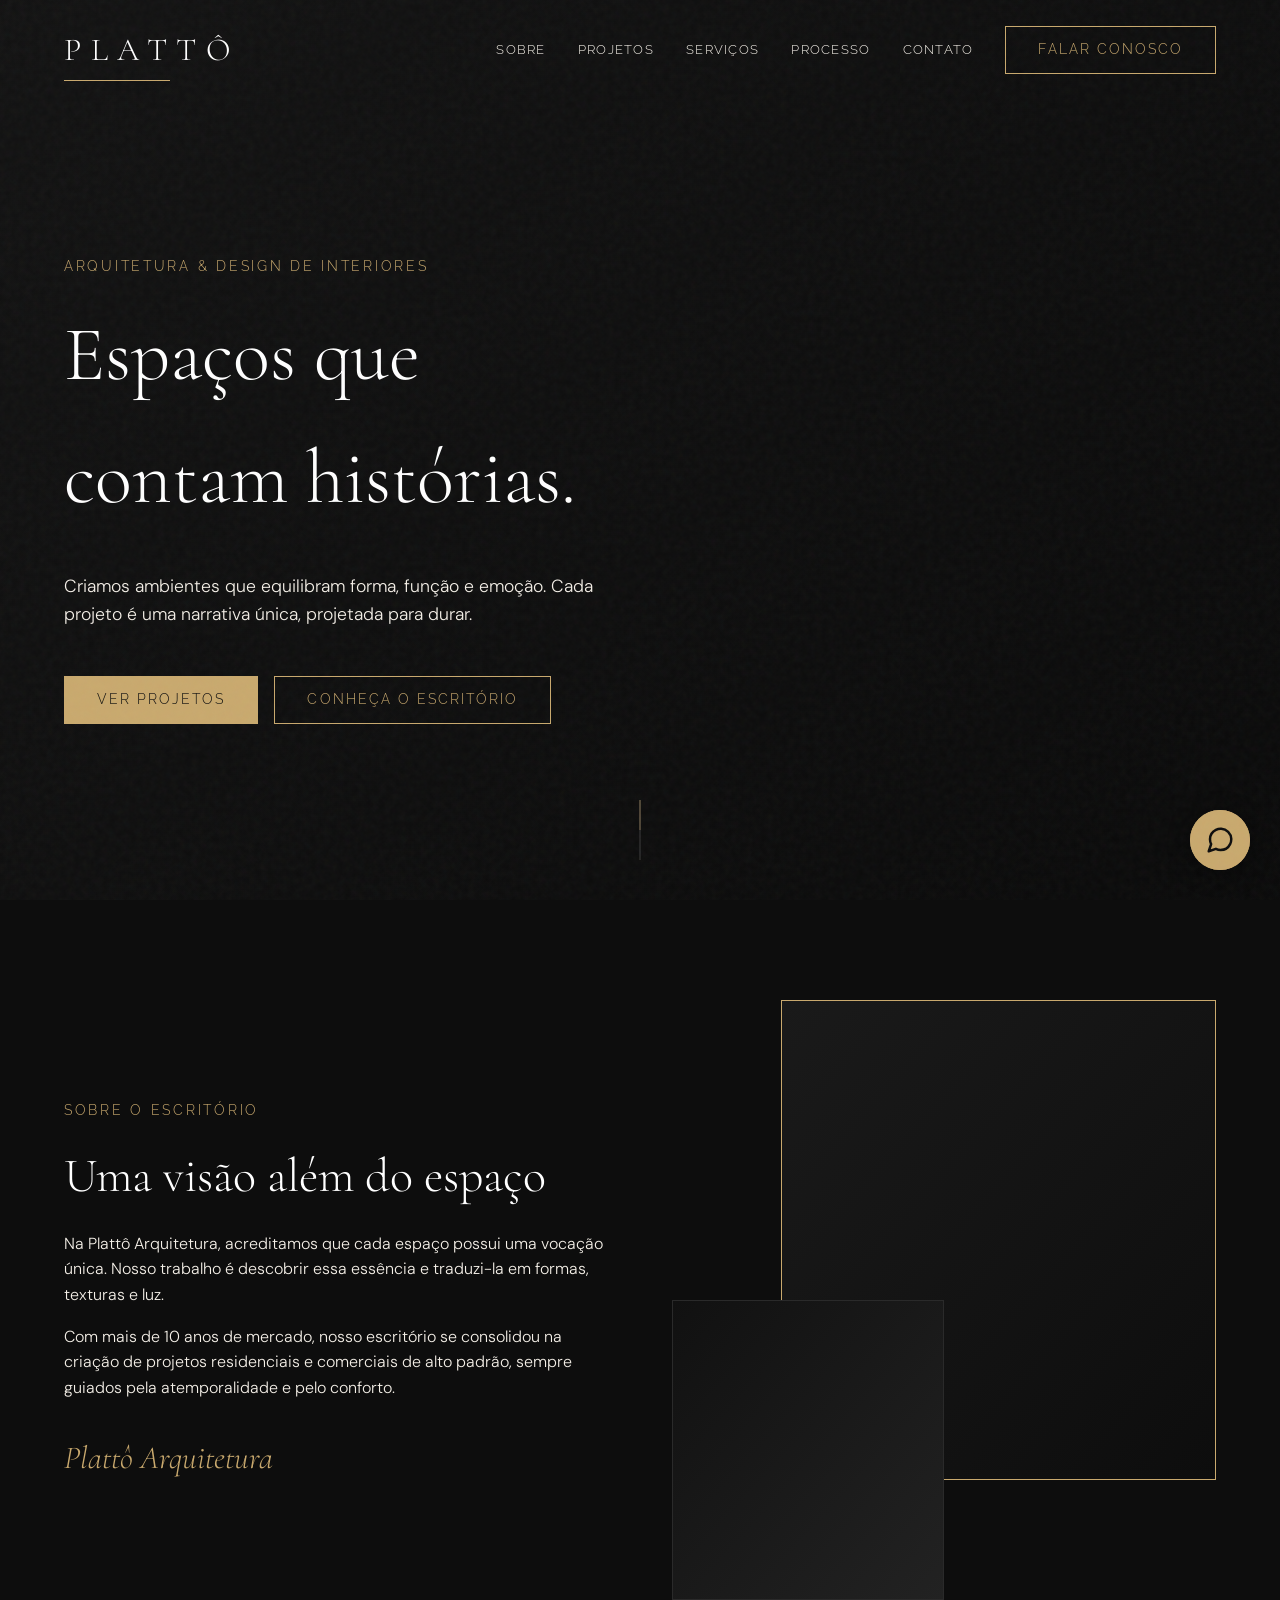
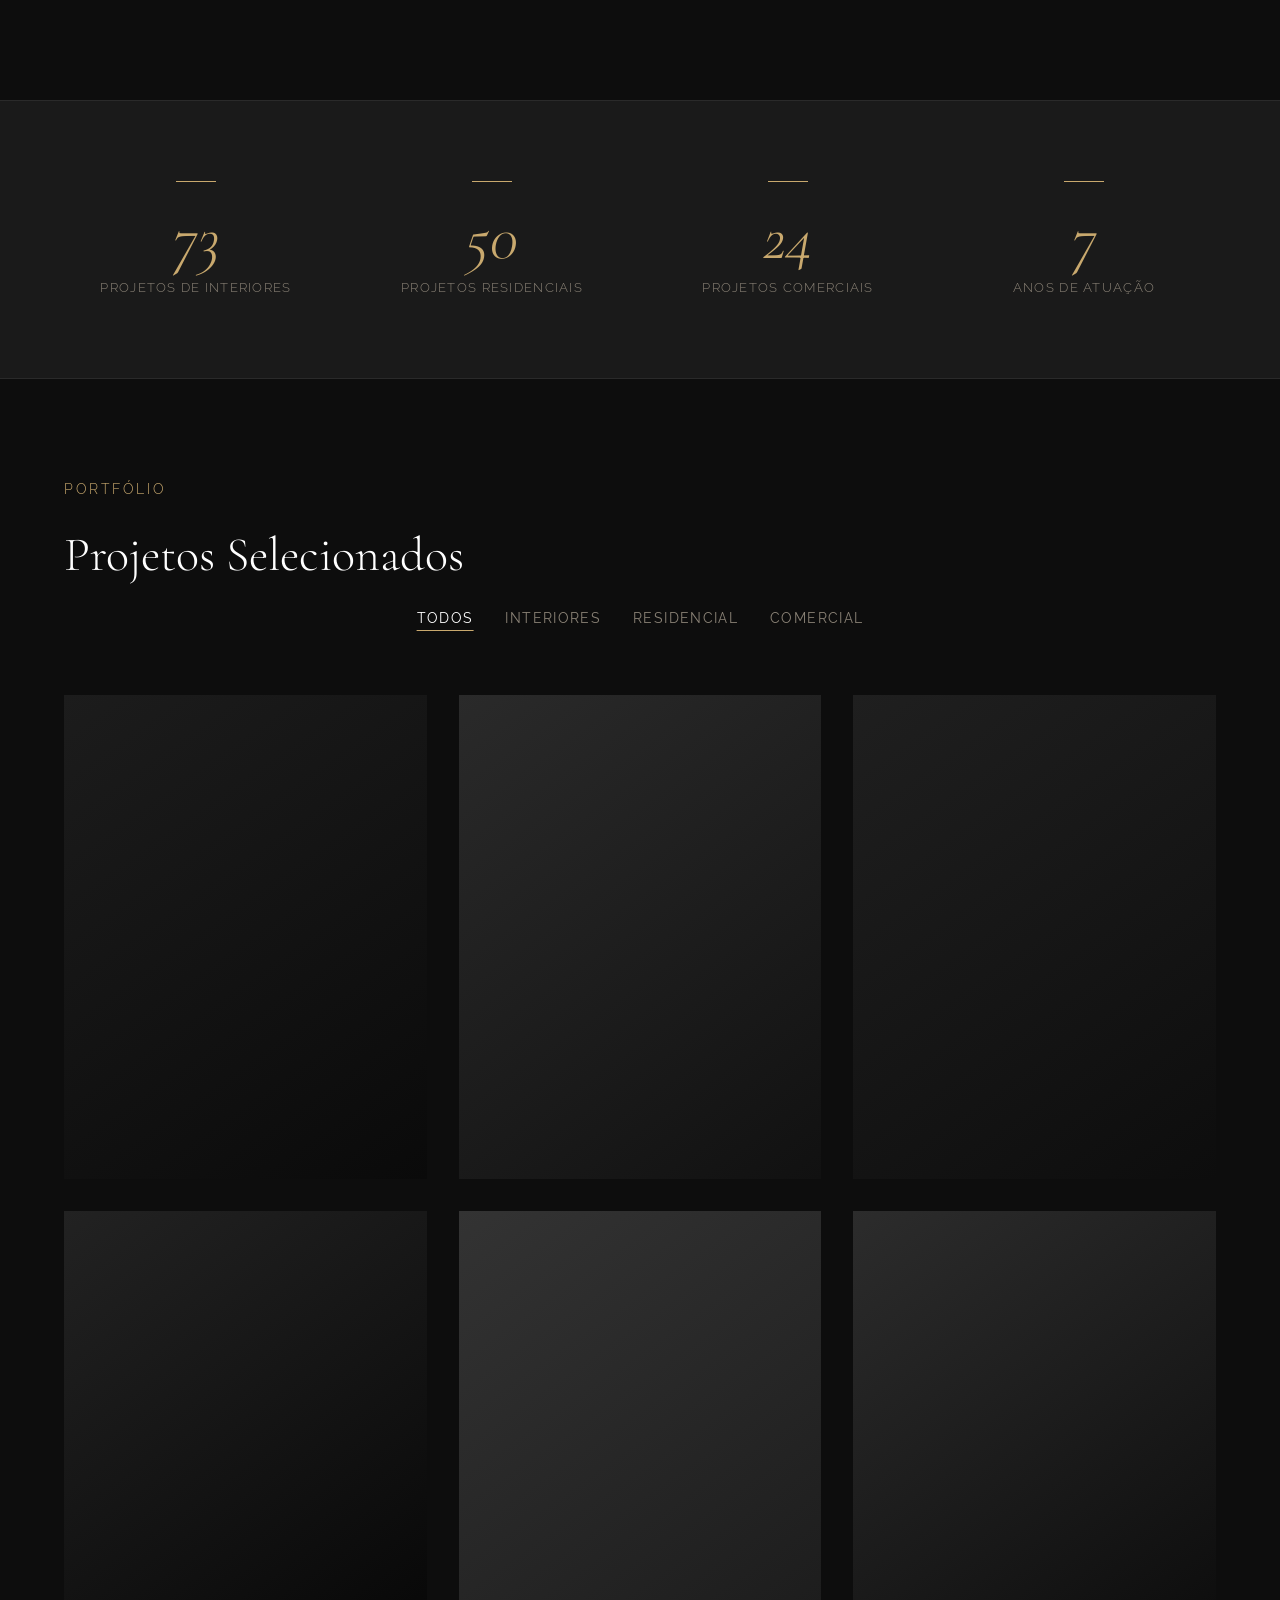
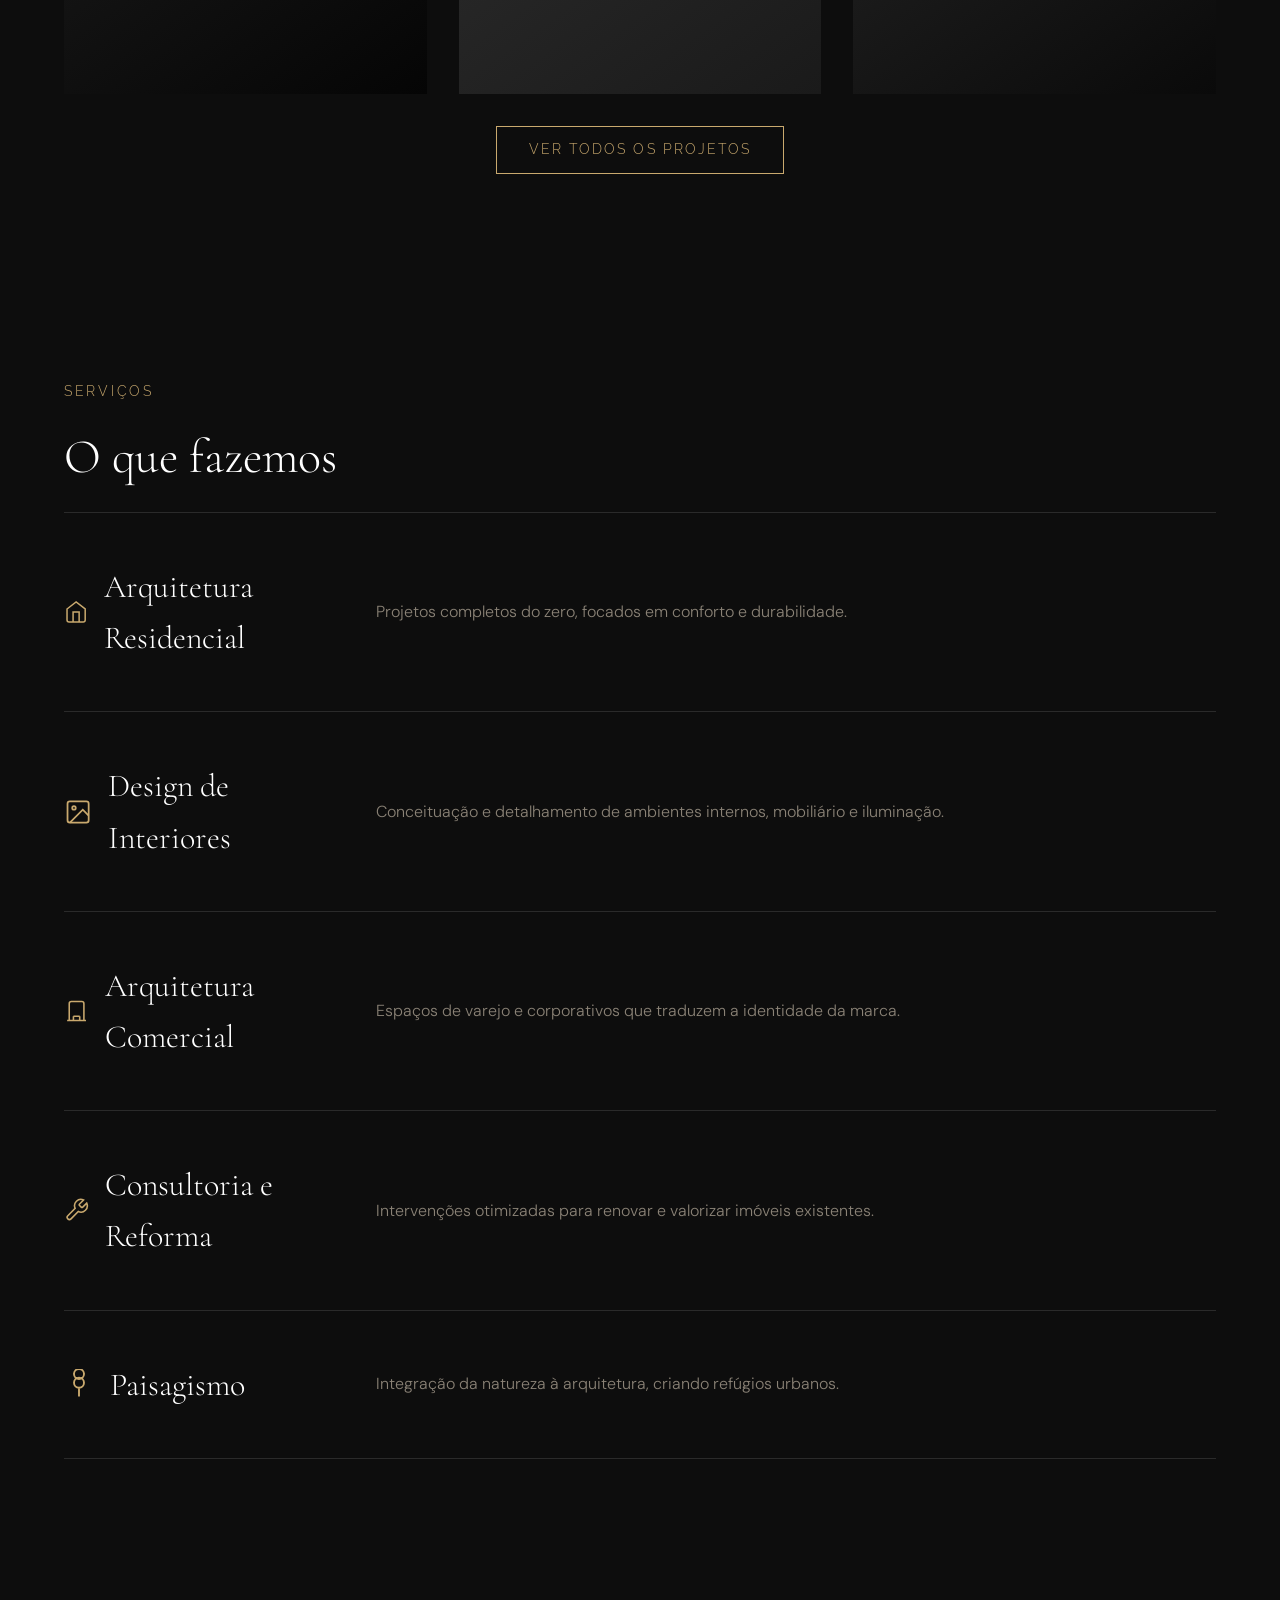
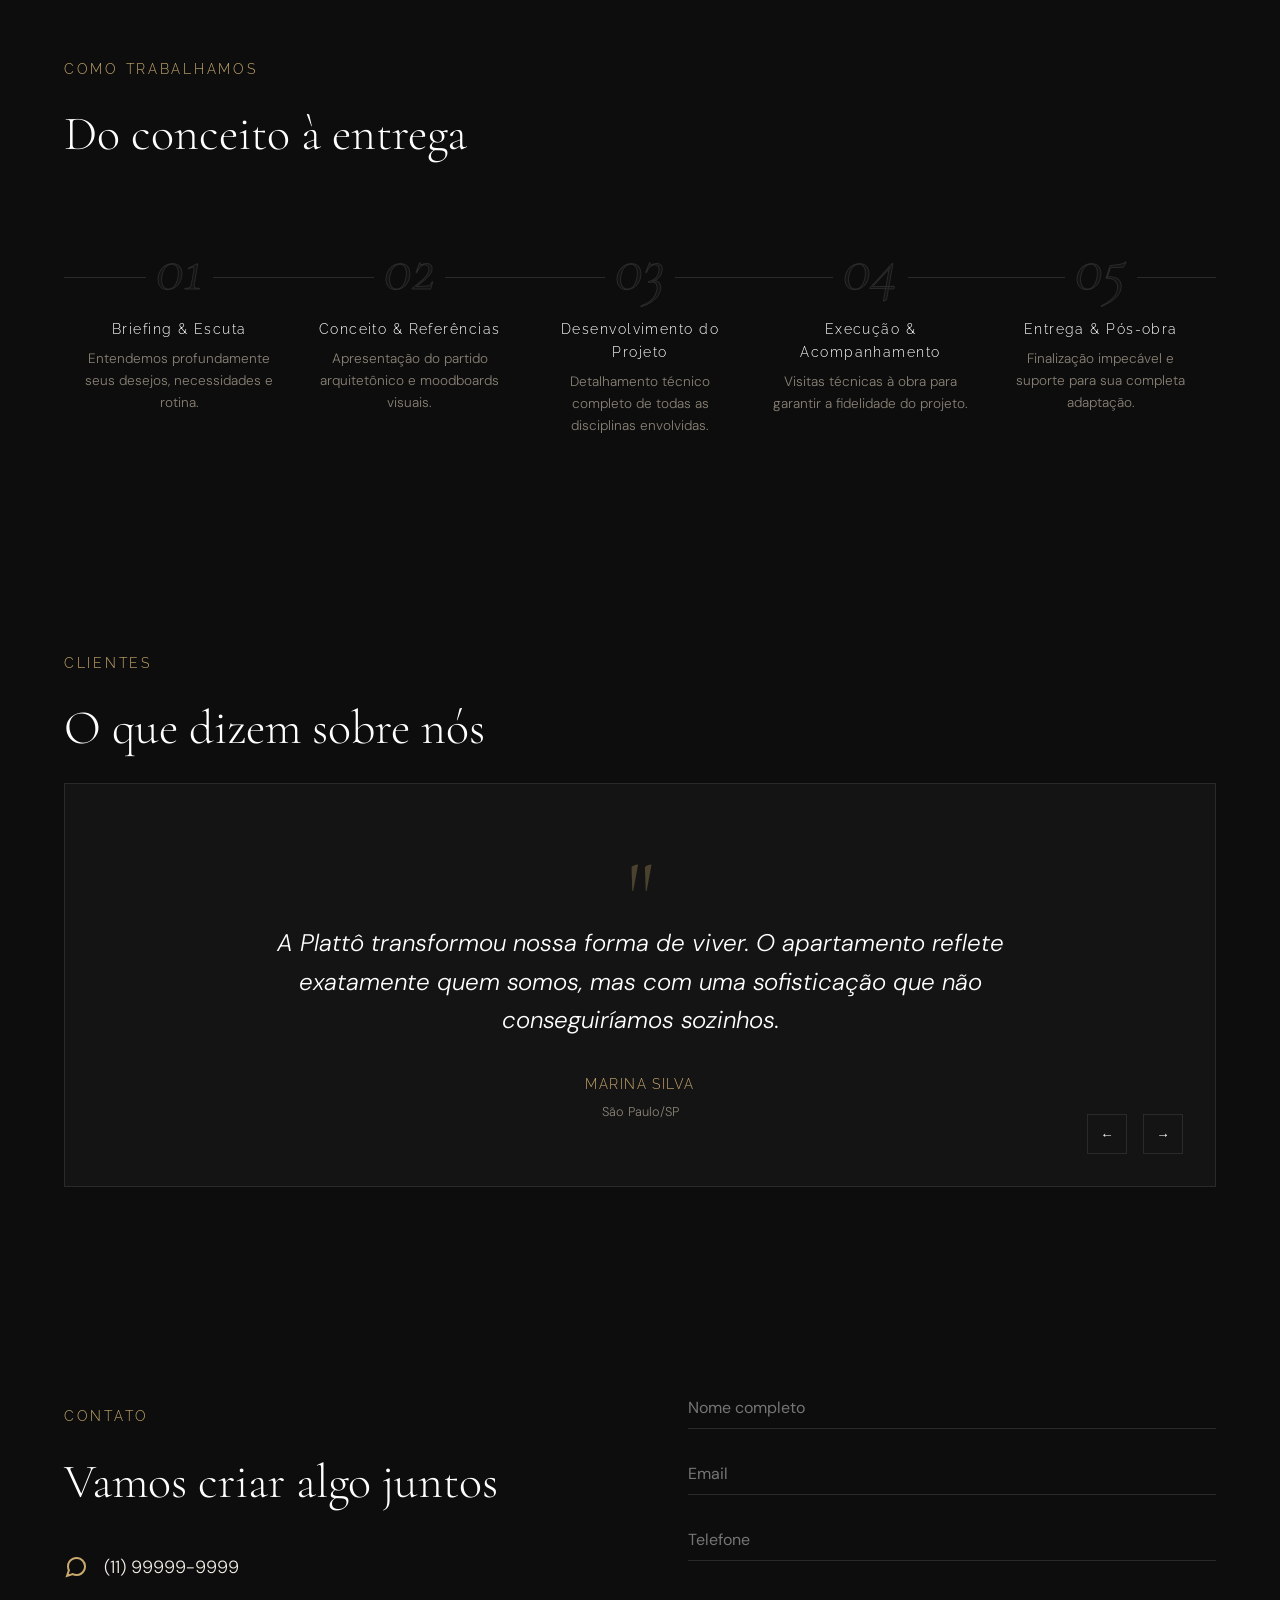
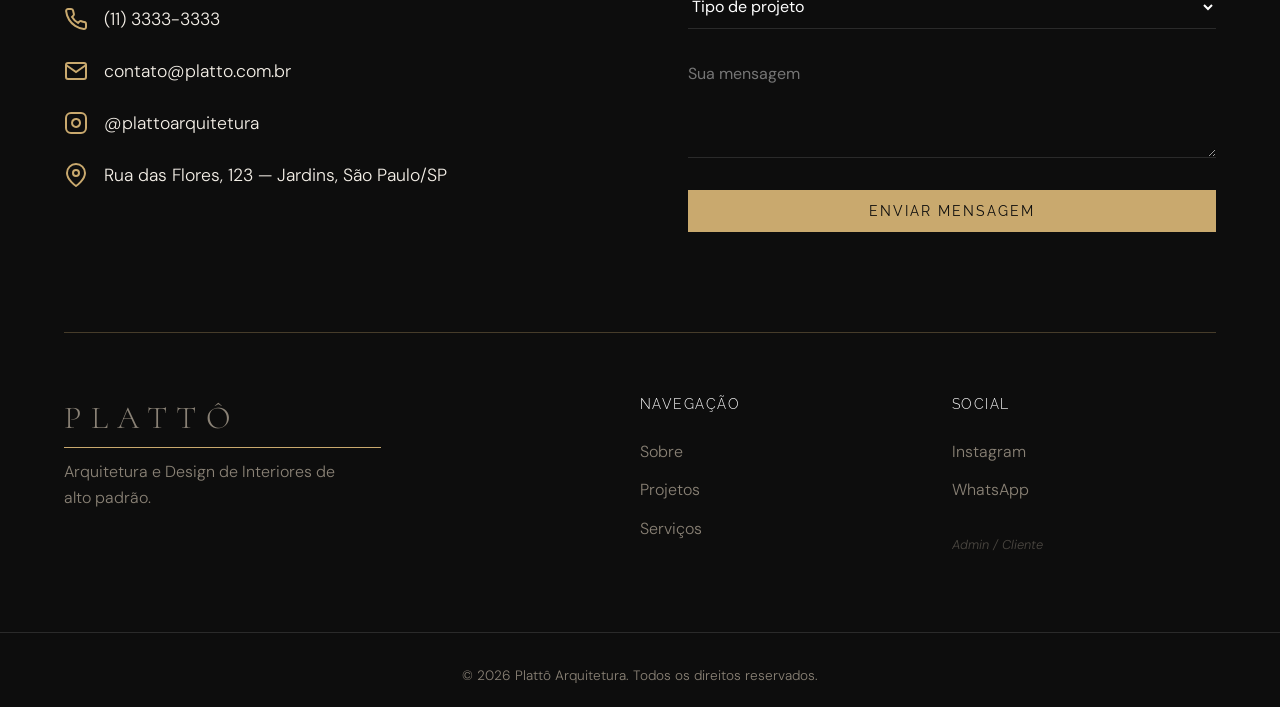
==== commit d8fb716b: "feat: Adiciona controle de visibilidade (toggles) para as secoes no painel admin" ====
--- a/index.html
+++ b/index.html
@@ -573,6 +573,7 @@
         password: 'platto2024'
     },
     hero: {
+        isVisible: true,
         label: 'ARQUITETURA & DESIGN DE INTERIORES',
         title1: 'Espaços que',
         title2: 'contam histórias.',
@@ -582,45 +583,62 @@
         btn2: 'Conheça o Escritório'
     },
     sobre: {
+        isVisible: true,
         title: 'Uma visão além do espaço',
         p1: 'Na Plattô Arquitetura, acreditamos que cada espaço possui uma vocação única. Nosso trabalho é descobrir essa essência e traduzi-la em formas, texturas e luz.',
         p2: 'Com mais de 10 anos de mercado, nosso escritório se consolidou na criação de projetos residenciais e comerciais de alto padrão, sempre guiados pela atemporalidade e pelo conforto.',
         signature: 'Plattô Arquitetura'
     },
-    contadores: [
-        { id: 1, label: 'Projetos de Interiores', value: 124 },
-        { id: 2, label: 'Projetos Residenciais', value: 86 },
-        { id: 3, label: 'Projetos Comerciais', value: 42 },
-        { id: 4, label: 'Anos de Atuação', value: 12 }
-    ],
-    projetos: [
-        { id: 1, title: 'Casa Horizonte', category: 'Residencial', year: '2023', area: '450m²', desc: 'Uma residência concebida para integrar a paisagem externa à rotina familiar.', color: 'linear-gradient(145deg, #1c1c1c, #0a0a0a)' },
-        { id: 2, title: 'Loft Botânico', category: 'Interiores', year: '2024', area: '120m²', desc: 'Apartamento com conceito aberto e uso extensivo de materiais naturais.', color: 'linear-gradient(145deg, #2a2a2a, #111111)' },
-        { id: 3, title: 'Galeria M', category: 'Comercial', year: '2023', area: '300m²', desc: 'Espaço minimalista para exposição de arte contemporânea.', color: 'linear-gradient(145deg, #1f1f1f, #0d0d0d)' },
-        { id: 4, title: 'Apartamento Neo', category: 'Interiores', year: '2022', area: '180m²', desc: 'Reforma completa focada em iluminação e texturas.', color: 'linear-gradient(145deg, #222222, #050505)' },
-        { id: 5, title: 'Sede FinTech', category: 'Comercial', year: '2024', area: '800m²', desc: 'Escritório corporativo com foco em bem-estar.', color: 'linear-gradient(145deg, #333333, #1a1a1a)' },
-        { id: 6, title: 'Vila Flora', category: 'Residencial', year: '2021', area: '600m²', desc: 'Conjunto de casas de campo com arquitetura vernacular.', color: 'linear-gradient(145deg, #2c2c2c, #0a0a0a)' }
-    ],
-    servicos: [
-        { id: 1, title: 'Arquitetura Residencial', desc: 'Projetos completos do zero, focados em conforto e durabilidade.' },
-        { id: 2, title: 'Design de Interiores', desc: 'Conceituação e detalhamento de ambientes internos, mobiliário e iluminação.' },
-        { id: 3, title: 'Arquitetura Comercial', desc: 'Espaços de varejo e corporativos que traduzem a identidade da marca.' },
-        { id: 4, title: 'Consultoria e Reforma', desc: 'Intervenções otimizadas para renovar e valorizar imóveis existentes.' },
-        { id: 5, title: 'Paisagismo', desc: 'Integração da natureza à arquitetura, criando refúgios urbanos.' }
-    ],
-    processo: [
-        { id: 1, title: 'Briefing & Escuta', desc: 'Entendemos profundamente seus desejos, necessidades e rotina.' },
-        { id: 2, title: 'Conceito & Referências', desc: 'Apresentação do partido arquitetônico e moodboards visuais.' },
-        { id: 3, title: 'Desenvolvimento do Projeto', desc: 'Detalhamento técnico completo de todas as disciplinas envolvidas.' },
-        { id: 4, title: 'Execução & Acompanhamento', desc: 'Visitas técnicas à obra para garantir a fidelidade do projeto.' },
-        { id: 5, title: 'Entrega & Pós-obra', desc: 'Finalização impecável e suporte para sua completa adaptação.' }
-    ],
-    depoimentos: [
-        { id: 1, text: 'A Plattô transformou nossa forma de viver. O apartamento reflete exatamente quem somos, mas com uma sofisticação que não conseguiríamos sozinhos.', author: 'Marina Silva', city: 'São Paulo/SP' },
-        { id: 2, text: 'Profissionalismo do começo ao fim. Cumpriram todos os prazos e o resultado comercial superou as expectativas dos nossos clientes.', author: 'Carlos Mendes', city: 'Campinas/SP' },
-        { id: 3, text: 'O processo foi leve e surpreendente. Eles entenderam nosso estilo de vida e desenharam a casa dos nossos sonhos.', author: 'Família Costa', city: 'Belo Horizonte/MG' }
-    ],
+    contadores: {
+        isVisible: true,
+        items: [
+            { id: 1, label: 'Projetos de Interiores', value: 124 },
+            { id: 2, label: 'Projetos Residenciais', value: 86 },
+            { id: 3, label: 'Projetos Comerciais', value: 42 },
+            { id: 4, label: 'Anos de Atuação', value: 12 }
+        ]
+    },
+    projetos: {
+        isVisible: true,
+        items: [
+            { id: 1, title: 'Casa Horizonte', category: 'Residencial', year: '2023', area: '450m²', desc: 'Uma residência concebida para integrar a paisagem externa à rotina familiar.', color: 'linear-gradient(145deg, #1c1c1c, #0a0a0a)' },
+            { id: 2, title: 'Loft Botânico', category: 'Interiores', year: '2024', area: '120m²', desc: 'Apartamento com conceito aberto e uso extensivo de materiais naturais.', color: 'linear-gradient(145deg, #2a2a2a, #111111)' },
+            { id: 3, title: 'Galeria M', category: 'Comercial', year: '2023', area: '300m²', desc: 'Espaço minimalista para exposição de arte contemporânea.', color: 'linear-gradient(145deg, #1f1f1f, #0d0d0d)' },
+            { id: 4, title: 'Apartamento Neo', category: 'Interiores', year: '2022', area: '180m²', desc: 'Reforma completa focada em iluminação e texturas.', color: 'linear-gradient(145deg, #222222, #050505)' },
+            { id: 5, title: 'Sede FinTech', category: 'Comercial', year: '2024', area: '800m²', desc: 'Escritório corporativo com foco em bem-estar.', color: 'linear-gradient(145deg, #333333, #1a1a1a)' },
+            { id: 6, title: 'Vila Flora', category: 'Residencial', year: '2021', area: '600m²', desc: 'Conjunto de casas de campo com arquitetura vernacular.', color: 'linear-gradient(145deg, #2c2c2c, #0a0a0a)' }
+        ]
+    },
+    servicos: {
+        isVisible: true,
+        items: [
+            { id: 1, title: 'Arquitetura Residencial', desc: 'Projetos completos do zero, focados em conforto e durabilidade.' },
+            { id: 2, title: 'Design de Interiores', desc: 'Conceituação e detalhamento de ambientes internos, mobiliário e iluminação.' },
+            { id: 3, title: 'Arquitetura Comercial', desc: 'Espaços de varejo e corporativos que traduzem a identidade da marca.' },
+            { id: 4, title: 'Consultoria e Reforma', desc: 'Intervenções otimizadas para renovar e valorizar imóveis existentes.' },
+            { id: 5, title: 'Paisagismo', desc: 'Integração da natureza à arquitetura, criando refúgios urbanos.' }
+        ]
+    },
+    processo: {
+        isVisible: true,
+        items: [
+            { id: 1, title: 'Briefing & Escuta', desc: 'Entendemos profundamente seus desejos, necessidades e rotina.' },
+            { id: 2, title: 'Conceito & Referências', desc: 'Apresentação do partido arquitetônico e moodboards visuais.' },
+            { id: 3, title: 'Desenvolvimento do Projeto', desc: 'Detalhamento técnico completo de todas as disciplinas envolvidas.' },
+            { id: 4, title: 'Execução & Acompanhamento', desc: 'Visitas técnicas à obra para garantir a fidelidade do projeto.' },
+            { id: 5, title: 'Entrega & Pós-obra', desc: 'Finalização impecável e suporte para sua completa adaptação.' }
+        ]
+    },
+    depoimentos: {
+        isVisible: true,
+        items: [
+            { id: 1, text: 'A Plattô transformou nossa forma de viver. O apartamento reflete exatamente quem somos, mas com uma sofisticação que não conseguiríamos sozinhos.', author: 'Marina Silva', city: 'São Paulo/SP' },
+            { id: 2, text: 'Profissionalismo do começo ao fim. Cumpriram todos os prazos e o resultado comercial superou as expectativas dos nossos clientes.', author: 'Carlos Mendes', city: 'Campinas/SP' },
+            { id: 3, text: 'O processo foi leve e surpreendente. Eles entenderam nosso estilo de vida e desenharam a casa dos nossos sonhos.', author: 'Família Costa', city: 'Belo Horizonte/MG' }
+        ]
+    },
     contato: {
+        isVisible: true,
         whatsapp: '(11) 99999-9999',
         telefone: '(11) 3333-3333',
         email: 'contato@platto.com.br',
@@ -630,6 +648,28 @@
 };
 
 let siteData = JSON.parse(localStorage.getItem('plattoData')) || defaultData;
+
+// Migration logic: Handle arrays converted to objects with .isVisible and .items
+function migrateArraysToObjects() {
+    const listSections = ['contadores', 'projetos', 'servicos', 'processo', 'depoimentos'];
+    listSections.forEach(section => {
+        if (Array.isArray(siteData[section])) {
+            siteData[section] = {
+                isVisible: true,
+                items: siteData[section]
+            };
+        }
+    });
+
+    const configSections = ['hero', 'sobre', 'contato'];
+    configSections.forEach(section => {
+        if (typeof siteData[section].isVisible === 'undefined') {
+            siteData[section].isVisible = true;
+        }
+    });
+}
+migrateArraysToObjects();
+
 let hasUnsavedChanges = false;
 
 // === SVG ICONS ===
@@ -659,6 +699,16 @@
     document.getElementById('footer-slogan').innerText = siteData.config.slogan;
     document.getElementById('current-year').innerText = new Date().getFullYear();
 
+    // Section visibility
+    document.getElementById('hero').style.display = siteData.hero.isVisible ? 'flex' : 'none';
+    document.getElementById('sobre').style.display = siteData.sobre.isVisible ? 'block' : 'none';
+    document.getElementById('contadores').style.display = siteData.contadores.isVisible ? 'block' : 'none';
+    document.getElementById('projetos').style.display = siteData.projetos.isVisible ? 'block' : 'none';
+    document.getElementById('servicos').style.display = siteData.servicos.isVisible ? 'block' : 'none';
+    document.getElementById('processo').style.display = siteData.processo.isVisible ? 'block' : 'none';
+    document.getElementById('depoimentos').style.display = siteData.depoimentos.isVisible ? 'block' : 'none';
+    document.getElementById('contato').style.display = siteData.contato.isVisible ? 'block' : 'none';
+
     // Hero
     document.getElementById('hero-label').innerText = siteData.hero.label;
     document.getElementById('hero-title').innerHTML = `${siteData.hero.title1}<br>${siteData.hero.title2}`;
@@ -696,7 +746,7 @@
 
     // Contadores
     const ctContainer = document.getElementById('contadores-container');
-    ctContainer.innerHTML = siteData.contadores.map(c => `
+    ctContainer.innerHTML = siteData.contadores.items.map(c => `
         <div class="counter-item reveal">
             <div class="counter-line"></div>
             <div class="counter-number" data-target="${c.value}">0</div>
@@ -709,7 +759,7 @@
 
     // Serviços
     const servContainer = document.getElementById('servicos-list');
-    servContainer.innerHTML = siteData.servicos.map((s, i) => `
+    servContainer.innerHTML = siteData.servicos.items.map((s, i) => `
         <div class="servico-item reveal delay-1 hoverable">
             <h3 class="servico-title">${getServiceIcon(i)} ${s.title}</h3>
             <p class="servico-desc">${s.desc}</p>
@@ -718,7 +768,7 @@
 
     // Processo
     const procContainer = document.getElementById('processo-timeline');
-    procContainer.innerHTML = siteData.processo.map((p, i) => `
+    procContainer.innerHTML = siteData.processo.items.map((p, i) => `
         <div class="timeline-item reveal delay-${i%3}">
             <div class="timeline-num">0${i+1}</div>
             <h4 class="timeline-title">${p.title}</h4>
@@ -728,7 +778,7 @@
 
     // Depoimentos
     const depContainer = document.getElementById('depoimentos-slider');
-    depContainer.innerHTML = siteData.depoimentos.map((d, i) => `
+    depContainer.innerHTML = siteData.depoimentos.items.map((d, i) => `
         <div class="slide ${i===0?'active':''}">
             <div class="quote-icon">"</div>
             <p class="quote-text">${d.text}</p>
@@ -759,7 +809,7 @@
 
 function renderProjetos(filter = 'all') {
     const grid = document.getElementById('projetos-grid');
-    const filtered = filter === 'all' ? siteData.projetos : siteData.projetos.filter(p => p.category === filter);
+    const filtered = filter === 'all' ? siteData.projetos.items : siteData.projetos.items.filter(p => p.category === filter);
     
     grid.innerHTML = filtered.map((p, i) => `
         <div class="projeto-card hoverable reveal delay-${i%3}" onclick="openProjectModal(${p.id})">
@@ -859,7 +909,7 @@
 modal.addEventListener('click', e => { if (e.target.classList.contains('modal-overlay')) modal.classList.remove('active'); });
 
 window.openProjectModal = function(id) {
-    const proj = siteData.projetos.find(p => p.id === id);
+    const proj = siteData.projetos.items.find(p => p.id === id);
     if(!proj) return;
     
     modalBody.innerHTML = `
@@ -973,7 +1023,13 @@
         <!-- HERO -->
         <div id="admin-hero" class="admin-section active">
             <div class="admin-card">
-                <h4>Hero - Cabeçalho</h4>
+                <div style="display:flex; justify-content:space-between; align-items:center; border-bottom: 1px solid var(--color-border); padding-bottom: 0.5rem; margin-bottom: 1.5rem;">
+                    <h4 style="margin:0; border:none; padding:0;">Hero - Cabeçalho</h4>
+                    <label style="cursor:pointer; display:flex; align-items:center; gap:0.5rem; font-size:0.9rem; font-family:var(--font-label);">
+                        Exibir Seção: 
+                        <input type="checkbox" ${siteData.hero.isVisible ? 'checked' : ''} onchange="updateData('hero', 'isVisible', this.checked)">
+                    </label>
+                </div>
                 <div class="form-group">
                     <label>Imagem de Fundo</label>
                     <input type="file" accept="image/*" onChange="handleImageUpload(event, 'hero', 'bgImage')" style="margin-top: 5px; padding: 0.5rem 0; border: none;">
@@ -1001,7 +1057,13 @@
         <!-- SOBRE -->
         <div id="admin-sobre" class="admin-section">
             <div class="admin-card">
-                <h4>Sobre o Escritório</h4>
+                <div style="display:flex; justify-content:space-between; align-items:center; border-bottom: 1px solid var(--color-border); padding-bottom: 0.5rem; margin-bottom: 1.5rem;">
+                    <h4 style="margin:0; border:none; padding:0;">Sobre o Escritório</h4>
+                    <label style="cursor:pointer; display:flex; align-items:center; gap:0.5rem; font-size:0.9rem; font-family:var(--font-label);">
+                        Exibir Seção: 
+                        <input type="checkbox" ${siteData.sobre.isVisible ? 'checked' : ''} onchange="updateData('sobre', 'isVisible', this.checked)">
+                    </label>
+                </div>
                 <div class="form-group">
                     <label>Imagem 1 (Principal)</label>
                     <input type="file" accept="image/*" onChange="handleImageUpload(event, 'sobre', 'img1')" style="margin-top: 5px; padding: 0.5rem 0; border: none;">
@@ -1034,8 +1096,14 @@
         <!-- CONTADORES -->
         <div id="admin-contadores" class="admin-section">
             <div class="admin-card">
-                <h4>Estatísticas (Contadores)</h4>
-                ${siteData.contadores.map((c, i) => `
+                <div style="display:flex; justify-content:space-between; align-items:center; border-bottom: 1px solid var(--color-border); padding-bottom: 0.5rem; margin-bottom: 1.5rem;">
+                    <h4 style="margin:0; border:none; padding:0;">Estatísticas (Contadores)</h4>
+                    <label style="cursor:pointer; display:flex; align-items:center; gap:0.5rem; font-size:0.9rem; font-family:var(--font-label);">
+                        Exibir Seção: 
+                        <input type="checkbox" ${siteData.contadores.isVisible ? 'checked' : ''} onchange="updateData('contadores', 'isVisible', this.checked)">
+                    </label>
+                </div>
+                ${siteData.contadores.items.map((c, i) => `
                     <div style="display:flex; gap:1rem; margin-bottom:1rem;">
                         <input type="text" value="${c.label}" onInput="updateArr('contadores', ${i}, 'label', this.value)">
                         <input type="number" value="${c.value}" onInput="updateArr('contadores', ${i}, 'value', this.value)">
@@ -1047,7 +1115,13 @@
         <!-- PROJETOS -->
         <div id="admin-projetos" class="admin-section">
             <div class="admin-card">
-                <h4>Projetos do Portfólio</h4>
+                <div style="display:flex; justify-content:space-between; align-items:center; border-bottom: 1px solid var(--color-border); padding-bottom: 0.5rem; margin-bottom: 1.5rem;">
+                    <h4 style="margin:0; border:none; padding:0;">Projetos do Portfólio</h4>
+                    <label style="cursor:pointer; display:flex; align-items:center; gap:0.5rem; font-size:0.9rem; font-family:var(--font-label);">
+                        Exibir Seção: 
+                        <input type="checkbox" ${siteData.projetos.isVisible ? 'checked' : ''} onchange="updateData('projetos', 'isVisible', this.checked)">
+                    </label>
+                </div>
                 <button class="btn btn-outline w-100" style="margin-bottom: 2rem;" onclick="addNewProject()">+ Adicionar Novo Projeto</button>
                 <div class="item-list" id="admin-proj-list">
                     ${adminListProjetos()}
@@ -1058,8 +1132,14 @@
         <!-- SERVIÇOS -->
         <div id="admin-servicos" class="admin-section">
             <div class="admin-card">
-                <h4>Serviços</h4>
-                ${siteData.servicos.map((s, i) => `
+                <div style="display:flex; justify-content:space-between; align-items:center; border-bottom: 1px solid var(--color-border); padding-bottom: 0.5rem; margin-bottom: 1.5rem;">
+                    <h4 style="margin:0; border:none; padding:0;">Serviços</h4>
+                    <label style="cursor:pointer; display:flex; align-items:center; gap:0.5rem; font-size:0.9rem; font-family:var(--font-label);">
+                        Exibir Seção: 
+                        <input type="checkbox" ${siteData.servicos.isVisible ? 'checked' : ''} onchange="updateData('servicos', 'isVisible', this.checked)">
+                    </label>
+                </div>
+                ${siteData.servicos.items.map((s, i) => `
                     <div class="form-group" style="margin-bottom:2rem; padding-bottom:1rem; border-bottom:1px solid var(--color-border)">
                         <input type="text" style="margin-bottom:0.5rem" value="${s.title}" onInput="updateArr('servicos', ${i}, 'title', this.value)">
                         <textarea onInput="updateArr('servicos', ${i}, 'desc', this.value)">${s.desc}</textarea>
@@ -1071,8 +1151,14 @@
         <!-- PROCESSO -->
         <div id="admin-processos" class="admin-section">
             <div class="admin-card">
-                <h4>Processo de Trabalho</h4>
-                ${siteData.processo.map((p, i) => `
+                 <div style="display:flex; justify-content:space-between; align-items:center; border-bottom: 1px solid var(--color-border); padding-bottom: 0.5rem; margin-bottom: 1.5rem;">
+                    <h4 style="margin:0; border:none; padding:0;">Processo de Trabalho</h4>
+                    <label style="cursor:pointer; display:flex; align-items:center; gap:0.5rem; font-size:0.9rem; font-family:var(--font-label);">
+                        Exibir Seção: 
+                        <input type="checkbox" ${siteData.processo.isVisible ? 'checked' : ''} onchange="updateData('processo', 'isVisible', this.checked)">
+                    </label>
+                </div>
+                ${siteData.processo.items.map((p, i) => `
                     <div class="form-group" style="margin-bottom:1.5rem">
                         <label>Etapa ${i+1}</label>
                         <input type="text" style="margin-bottom:0.5rem" value="${p.title}" onInput="updateArr('processo', ${i}, 'title', this.value)">
@@ -1085,8 +1171,14 @@
         <!-- DEPOIMENTOS -->
         <div id="admin-depoimentos" class="admin-section">
             <div class="admin-card">
-                <h4>Depoimentos</h4>
-                ${siteData.depoimentos.map((d, i) => `
+                 <div style="display:flex; justify-content:space-between; align-items:center; border-bottom: 1px solid var(--color-border); padding-bottom: 0.5rem; margin-bottom: 1.5rem;">
+                    <h4 style="margin:0; border:none; padding:0;">Depoimentos</h4>
+                    <label style="cursor:pointer; display:flex; align-items:center; gap:0.5rem; font-size:0.9rem; font-family:var(--font-label);">
+                        Exibir Seção: 
+                        <input type="checkbox" ${siteData.depoimentos.isVisible ? 'checked' : ''} onchange="updateData('depoimentos', 'isVisible', this.checked)">
+                    </label>
+                </div>
+                ${siteData.depoimentos.items.map((d, i) => `
                     <div class="form-group" style="margin-bottom:2rem; border-bottom:1px solid var(--color-border); padding-bottom:1rem">
                         <textarea style="margin-bottom:0.5rem" onInput="updateArr('depoimentos', ${i}, 'text', this.value)">${d.text}</textarea>
                         <div style="display:flex; gap:1rem;">
@@ -1101,7 +1193,13 @@
         <!-- CONTATO/CONFIG -->
         <div id="admin-contato" class="admin-section">
             <div class="admin-card">
-                <h4>Informações de Contato</h4>
+                 <div style="display:flex; justify-content:space-between; align-items:center; border-bottom: 1px solid var(--color-border); padding-bottom: 0.5rem; margin-bottom: 1.5rem;">
+                    <h4 style="margin:0; border:none; padding:0;">Informações de Contato</h4>
+                    <label style="cursor:pointer; display:flex; align-items:center; gap:0.5rem; font-size:0.9rem; font-family:var(--font-label);">
+                        Exibir Seção: 
+                        <input type="checkbox" ${siteData.contato.isVisible ? 'checked' : ''} onchange="updateData('contato', 'isVisible', this.checked)">
+                    </label>
+                </div>
                 <div class="form-group"><label>WhatsApp</label><input type="text" value="${siteData.contato.whatsapp}" onInput="updateData('contato', 'whatsapp', this.value)"></div>
                 <div class="form-group"><label>Telefone</label><input type="text" value="${siteData.contato.telefone}" onInput="updateData('contato', 'telefone', this.value)"></div>
                 <div class="form-group"><label>Email</label><input type="text" value="${siteData.contato.email}" onInput="updateData('contato', 'email', this.value)"></div>
@@ -1124,7 +1222,7 @@
     renderAdminForms();
 };
 window.addNewProject = function() {
-    siteData.projetos.unshift({
+    siteData.projetos.items.unshift({
         id: Date.now(),
         title: 'Novo Projeto',
         category: 'Residencial',
@@ -1140,7 +1238,7 @@
 };
 window.removeProject = function(i) {
     if (confirm('Tem certeza que deseja remover este projeto?')) {
-        siteData.projetos.splice(i, 1);
+        siteData.projetos.items.splice(i, 1);
         if (openProjectFormIndex === i) openProjectFormIndex = null;
         markUnsaved();
         renderAdminForms();
@@ -1148,7 +1246,7 @@
 };
 
 function adminListProjetos() {
-    return siteData.projetos.map((p, i) => `
+    return siteData.projetos.items.map((p, i) => `
         <div class="list-item" style="flex-direction: column; align-items: stretch; gap: 1rem;">
             <div style="display:flex; justify-content:space-between; align-items:center;">
                 <div class="list-item-content">
@@ -1218,7 +1316,7 @@
 };
 
 window.updateArr = function(section, index, field, value) {
-    siteData[section][index][field] = value;
+    siteData[section].items[index][field] = value;
     markUnsaved();
 };
 
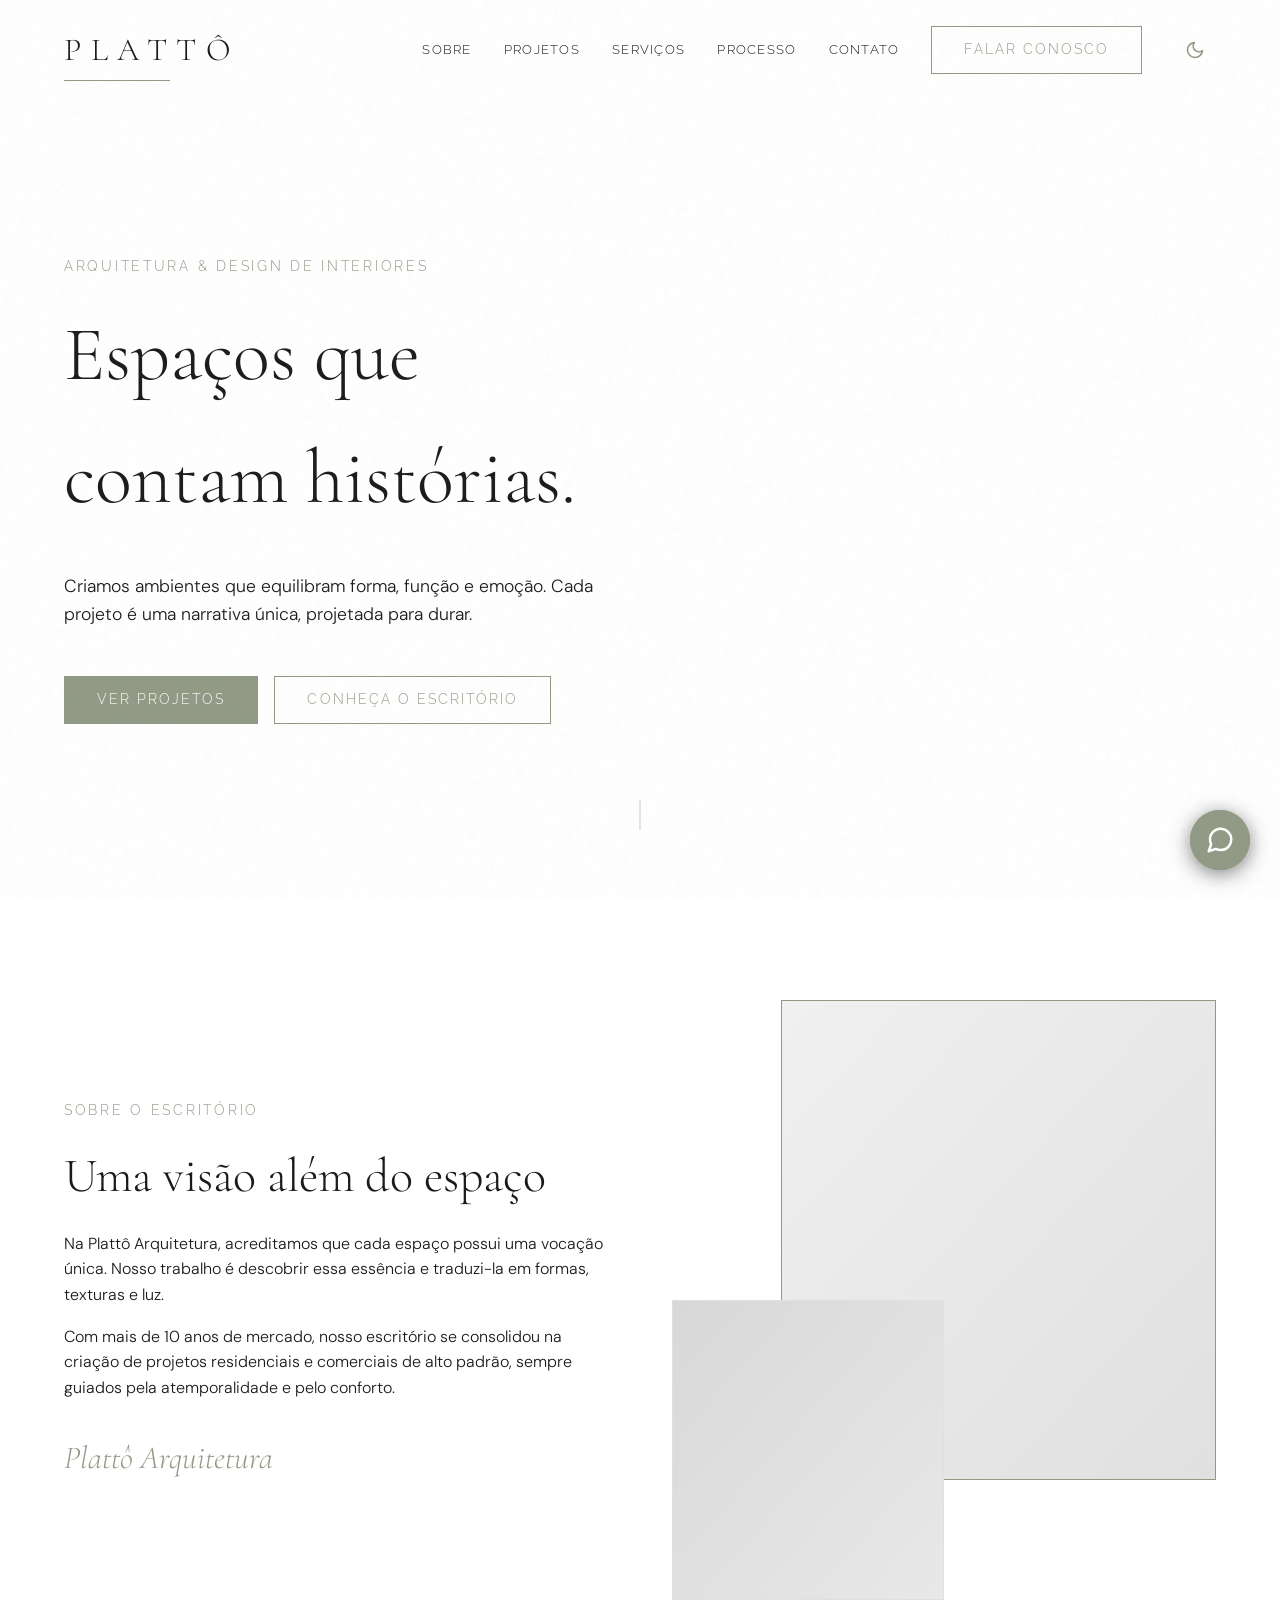
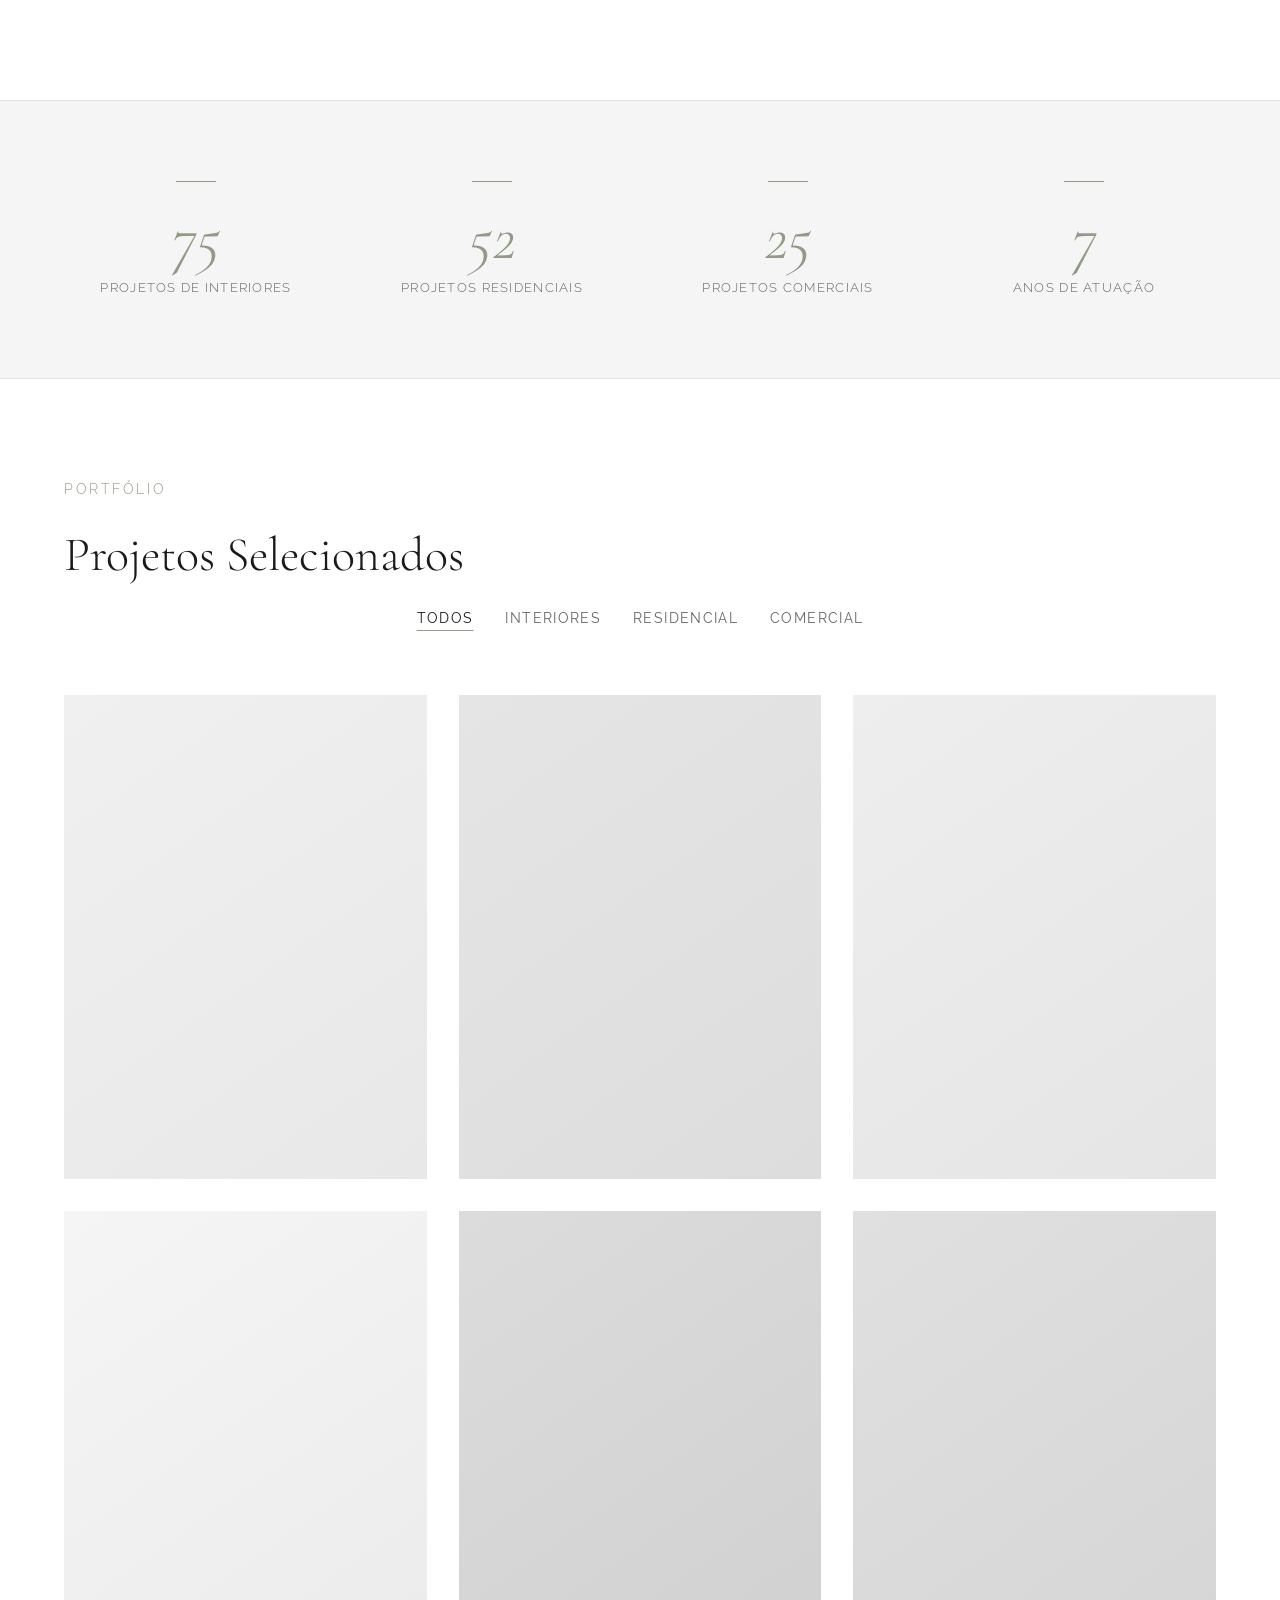
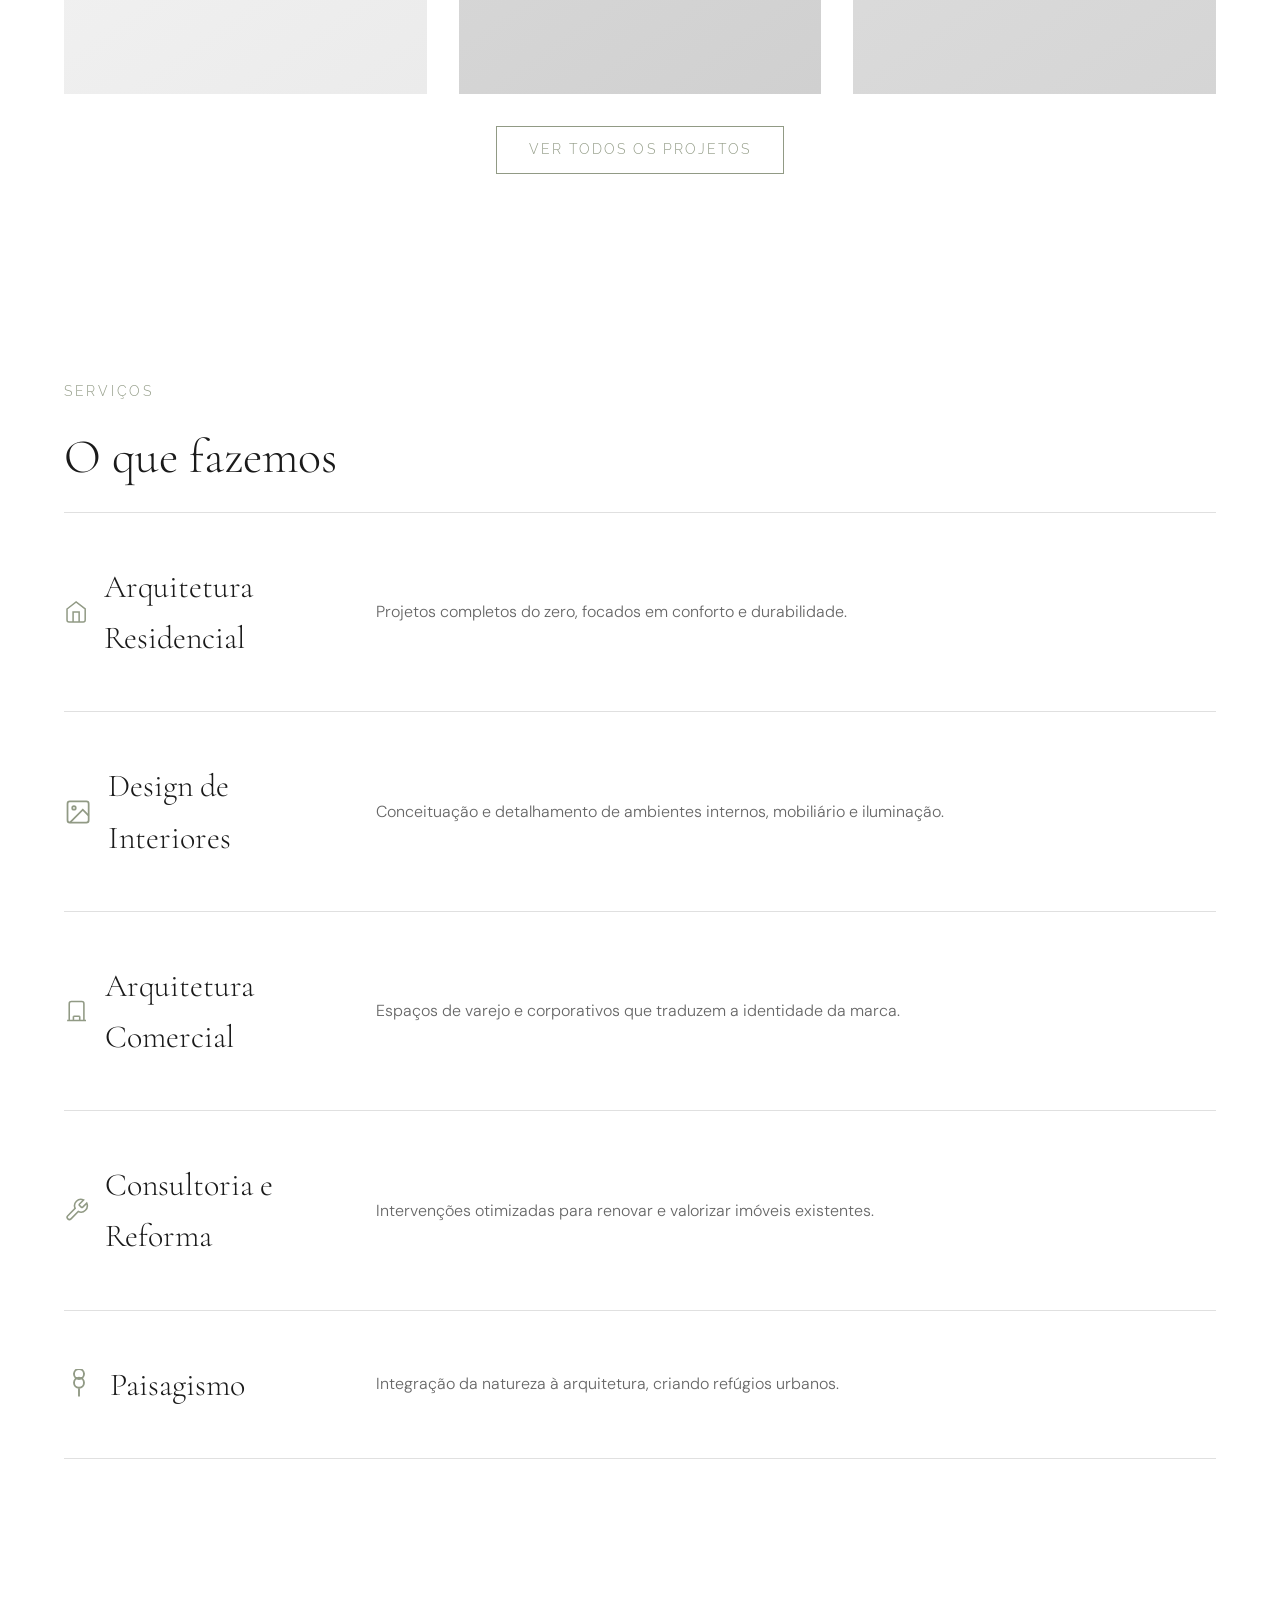
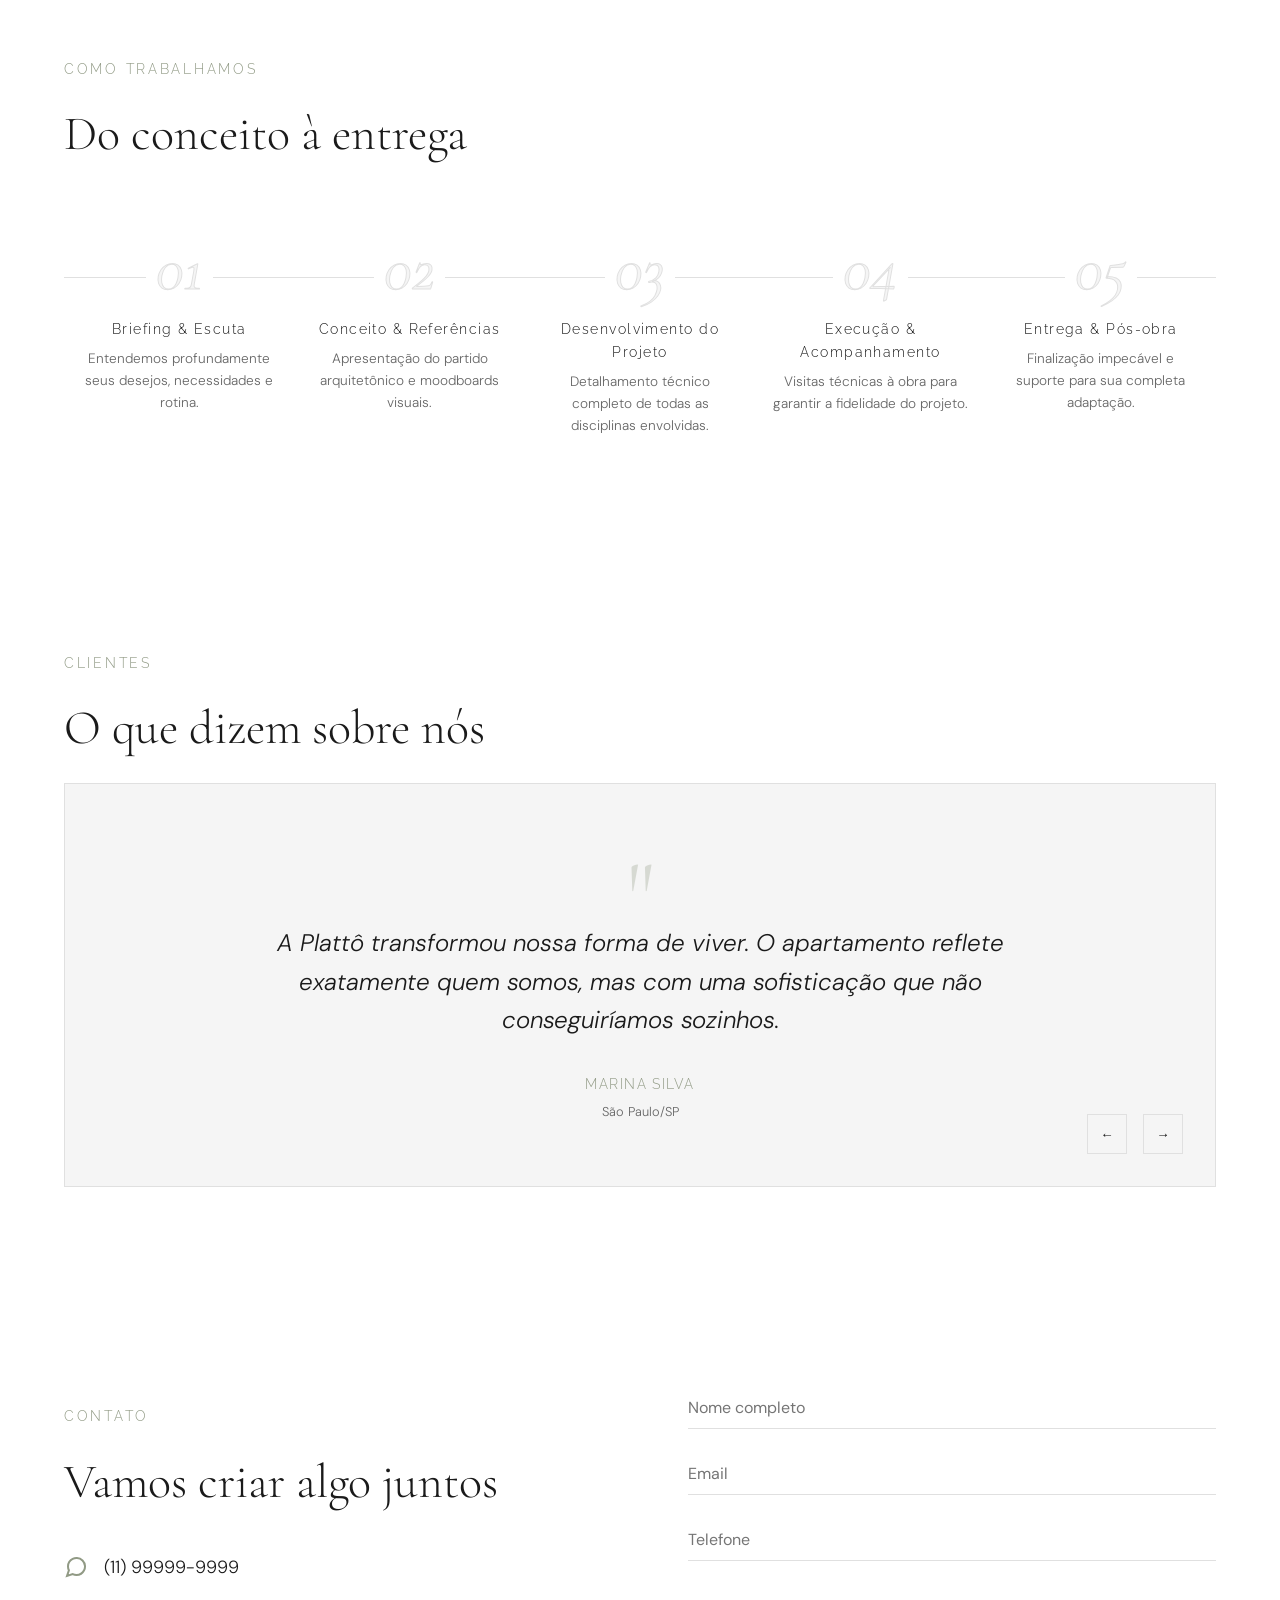
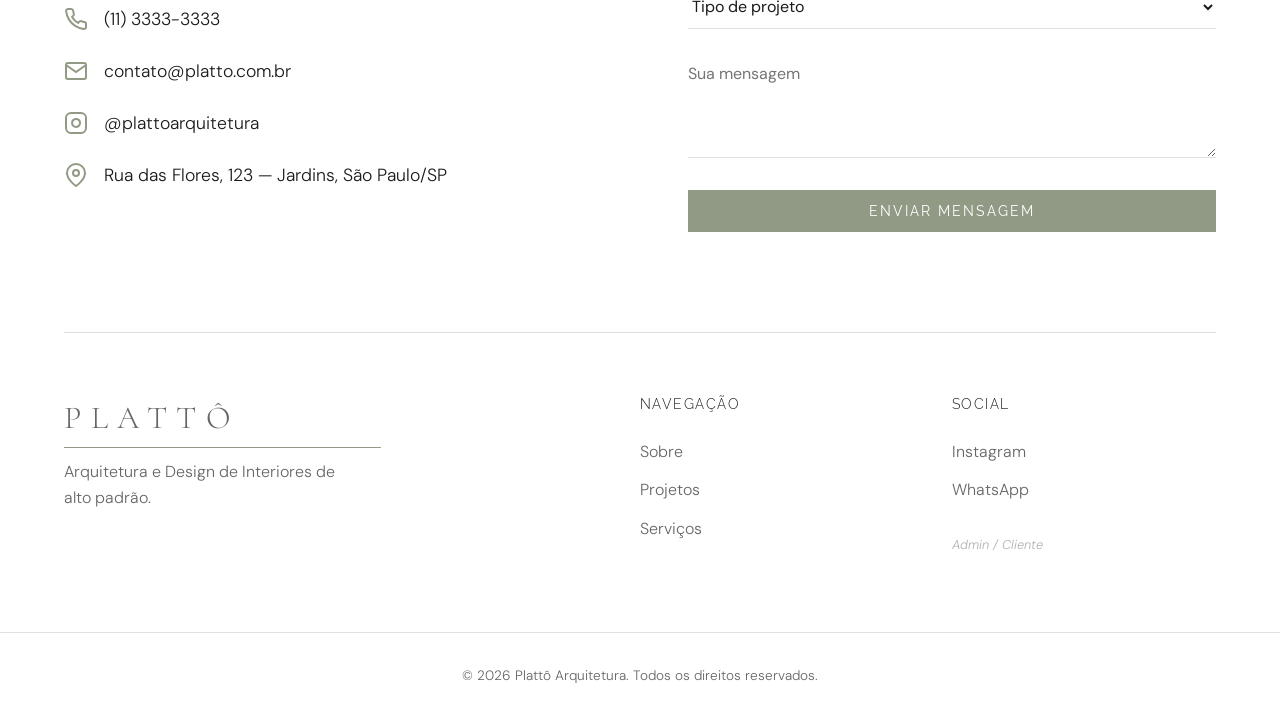
==== commit 6782e5fe: "Implement Light mode and Theme toggle functionality" ====
--- a/index.html
+++ b/index.html
@@ -13,6 +13,11 @@
     <meta property="og:type" content="website">
     <meta name="twitter:card" content="summary_large_image">
 
+    <script>
+        const savedTheme = localStorage.getItem('plattoTheme') || 'light';
+        document.documentElement.setAttribute('data-theme', savedTheme);
+    </script>
+
     <link rel="preconnect" href="https://fonts.googleapis.com">
     <link rel="preconnect" href="https://fonts.gstatic.com" crossorigin>
     <link
@@ -24,292 +29,1459 @@
 
     <style>
         :root {
-    --color-bg: #0D0D0D;
-    --color-surface: #141414;
-    --color-border: #2A2A2A;
-    --color-accent: #C9A96E;
-    --color-accent-light: #E8D5B0;
-    --color-text: #F5F0E8;
-    --color-text-muted: #8A8276;
-    --color-white: #FFFFFF;
-    
-    --font-heading: 'Cormorant Garamond', serif;
-    --font-label: 'Raleway', sans-serif;
-    --font-body: 'DM Sans', sans-serif;
-    
-    --transition: all 0.4s cubic-bezier(0.25, 0.46, 0.45, 0.94);
-    --navbar-height: 100px;
-}
-
-* { margin: 0; padding: 0; box-sizing: border-box; }
-html { scroll-behavior: smooth; font-size: 16px; }
-body {
-    background-color: var(--color-bg);
-    color: var(--color-text);
-    font-family: var(--font-body);
-    font-weight: 300;
-    line-height: 1.6;
-    overflow-x: hidden;
-    position: relative;
-}
-
-
-
-/* Noise overlay */
-.noise {
-    position: fixed; top: 0; left: 0; width: 100vw; height: 100vh;
-    pointer-events: none; z-index: 9998; opacity: 0.04;
-    background: url('data:image/svg+xml,%3Csvg viewBox="0 0 200 200" xmlns="http://www.w3.org/2000/svg"%3E%3Cfilter id="noiseFilter"%3E%3CfeTurbulence type="fractalNoise" baseFrequency="0.65" numOctaves="3" stitchTiles="stitch"/%3E%3C/filter%3E%3Crect width="100%25" height="100%25" filter="url(%23noiseFilter)"/%3E%3C/svg%3E');
-}
-
-/* Scroll progress */
-.scroll-progress {
-    position: fixed; top: 0; left: 0; width: 0%; height: 2px;
-    background: var(--color-accent); z-index: 1000; transition: width 0.1s;
-}
-
-/* Scrollbar */
-::-webkit-scrollbar { width: 8px; }
-::-webkit-scrollbar-track { background: var(--color-bg); }
-::-webkit-scrollbar-thumb { background: var(--color-border); border-radius: 4px; }
-::-webkit-scrollbar-thumb:hover { background: var(--color-accent); }
-
-/* Typography */
-h1, h2, h3, h4, h5, h6 { font-family: var(--font-heading); font-weight: 300; margin-bottom: 1rem; }
-.label { font-family: var(--font-label); font-size: 0.85rem; letter-spacing: 0.2em; text-transform: uppercase; color: var(--color-accent); margin-bottom: 1rem; }
-.section-title { font-size: 3rem; color: var(--color-white); }
-a { color: inherit; text-decoration: none; }
-p { margin-bottom: 1rem; }
-
-/* Buttons */
-.btn {
-    display: inline-block; padding: 12px 32px; font-family: var(--font-label);
-    font-size: 0.85rem; letter-spacing: 0.15em; text-transform: uppercase;
-    transition: var(--transition); border-radius: 0; position: relative; overflow: hidden;
-}
-.btn-outline { border: 1px solid var(--color-accent); color: var(--color-accent); background: transparent; }
-.btn-outline:hover { background: var(--color-accent); color: var(--color-bg); }
-.btn-filled { background: var(--color-accent); color: var(--color-bg); border: 1px solid var(--color-accent); }
-.btn-filled:hover { background: transparent; color: var(--color-accent); }
-.w-100 { width: 100%; text-align: center; }
-.mt-2 { margin-top: 1rem; }
-.mt-4 { margin-top: 2rem; }
-.text-center { text-align: center; }
-
-/* Layout & Utils */
-.container { max-width: 1280px; margin: 0 auto; padding: 0 5%; }
-.section { padding: 100px 0; }
-.section-grid { display: grid; grid-template-columns: 1fr 1fr; gap: 4rem; align-items: center; }
-@media (max-width: 768px) { .section-grid { grid-template-columns: 1fr; } }
-.gap-large { gap: 6rem; }
-
-/* Reveal Animations */
-.reveal { opacity: 0; transform: translateY(40px); transition: var(--transition); }
-.reveal.active { opacity: 1; transform: translateY(0); }
-.delay-1 { transition-delay: 0.1s; }
-.delay-2 { transition-delay: 0.2s; }
-
-/* Navbar */
-#navbar {
-    position: fixed; top: 0; width: 100%; height: var(--navbar-height); z-index: 100;
-    transition: var(--transition); display: flex; flex-direction: column; justify-content: center;
-}
-#navbar.scrolled { background: rgba(13, 13, 13, 0.9); backdrop-filter: blur(10px); height: 80px; }
-#navbar.scrolled .nav-line { transform: scaleX(1); }
-.nav-container { display: flex; justify-content: space-between; align-items: center; padding: 0 5%; width: 100%; max-width: 1400px; margin: 0 auto; }
-.logo { font-family: var(--font-heading); font-size: 2rem; letter-spacing: 0.3em; color: var(--color-white); text-transform: uppercase; position: relative; }
-.logo::after { content: ''; position: absolute; bottom: -5px; left: 0; width: 60%; height: 1px; background: var(--color-accent); }
-.nav-links { display: flex; gap: 2rem; align-items: center; }
-.nav-links a:not(.btn) { font-family: var(--font-label); font-size: 0.8rem; letter-spacing: 0.1em; text-transform: uppercase; position: relative; }
-.nav-links a:not(.btn)::after { content: ''; position: absolute; bottom: -4px; left: 0; width: 0; height: 1px; background: var(--color-accent); transition: var(--transition); }
-.nav-links a:not(.btn):hover::after { width: 100%; }
-.menu-toggle { display: none; background: transparent; border: none; flex-direction: column; gap: 6px; }
-.menu-toggle span { display: block; width: 30px; height: 1px; background: var(--color-white); transition: var(--transition); }
-.nav-line { width: 100%; height: 1px; background: rgba(201, 169, 110, 0.2); transform: scaleX(0); transition: transform 0.6s ease; transform-origin: left; position: absolute; bottom: 0; }
-@media (max-width: 1024px) {
-    .nav-links { position: fixed; top: 0; right: -100%; width: 100vw; height: 100vh; background: var(--color-bg); flex-direction: column; justify-content: center; transition: var(--transition); }
-    .nav-links.open { right: 0; }
-    .menu-toggle { display: flex; z-index: 101; }
-    .menu-toggle.open span:nth-child(1) { transform: translateY(7px) rotate(45deg); }
-    .menu-toggle.open span:nth-child(2) { transform: translateY(-7px) rotate(-45deg); }
-}
-
-/* Hero */
-.hero-section { height: 100vh; display: flex; align-items: center; position: relative; overflow: hidden; padding: 0 5%; }
-.hero-bg {
-    position: absolute; top: 0; left: 0; width: 100%; height: 100%; z-index: -1;
-    background: linear-gradient(135deg, rgba(20,20,20,0.8) 0%, rgba(10,10,10,0.9) 100%), 
-                linear-gradient(45deg, rgba(201,169,110,0.05) 0%, transparent 40%),
-                radial-gradient(circle at 80% 20%, rgba(201,169,110,0.1) 0%, transparent 30%);
-    background-size: cover;
-}
-.hero-content { max-width: 800px; z-index: 1; margin-top: 5rem; }
-.hero-title { font-size: clamp(3rem, 6vw, 5.5rem); margin-bottom: 2rem; color: var(--color-white); }
-.hero-subtext { font-size: 1.1rem; max-width: 550px; margin-bottom: 3rem; }
-.hero-buttons { display: flex; gap: 1rem; }
-.scroll-indicator { position: absolute; bottom: 40px; left: 50%; transform: translateX(-50%); width: 1px; height: 60px; background: rgba(255,255,255,0.2); overflow: hidden; }
-.scroll-indicator::after { content: ''; position: absolute; top: 0; left: 0; width: 100%; height: 50%; background: var(--color-accent); animation: scrollDown 2s infinite cubic-bezier(0.15, 0.41, 0.69, 0.94); }
-@keyframes scrollDown { 0% { transform: translateY(-100%); } 100% { transform: translateY(200%); } }
-
-/* Sobre */
-.sobre-image { position: relative; height: 600px; }
-.image-box { background: var(--color-surface); position: absolute; border: 1px solid var(--color-border); }
-.main-img { width: 80%; height: 80%; top: 0; right: 0; background: linear-gradient(to bottom right, #1a1a1a, #0d0d0d); border: 1px solid var(--color-accent); }
-.sub-img { width: 50%; height: 50%; bottom: 0; left: 0; background: linear-gradient(to top left, #222, #111); }
-.signature { font-family: 'Cormorant Garamond', serif; font-style: italic; font-size: 2rem; color: var(--color-accent); margin-top: 2rem; }
-
-/* Contadores */
-.contadores-section { background: #1A1A1A; padding: 80px 0; border-top: 1px solid var(--color-border); border-bottom: 1px solid var(--color-border); }
-.contadores-grid { display: grid; grid-template-columns: repeat(4, 1fr); gap: 2rem; text-align: center; }
-.counter-item { display: flex; flex-direction: column; align-items: center; }
-.counter-line { width: 40px; height: 1px; background: var(--color-accent); margin-bottom: 1.5rem; }
-.counter-number { font-family: var(--font-heading); font-size: 4rem; font-style: italic; color: var(--color-accent); line-height: 1; margin-bottom: 0.5rem; }
-.counter-label { font-family: var(--font-label); font-size: 0.8rem; letter-spacing: 0.1em; color: var(--color-text-muted); text-transform: uppercase; }
-@media (max-width: 768px) { .contadores-grid { grid-template-columns: repeat(2, 1fr); gap: 4rem 2rem; } }
-
-/* Projetos */
-.projetos-filters { display: flex; justify-content: center; gap: 2rem; margin-bottom: 4rem; flex-wrap: wrap; }
-.filter-btn { background: transparent; border: none; color: var(--color-text-muted); font-family: var(--font-label); font-size: 0.85rem; letter-spacing: 0.1em; text-transform: uppercase; padding-bottom: 5px; position: relative; }
-.filter-btn::after { content: ''; position: absolute; bottom: 0; left: 50%; transform: translateX(-50%); width: 0; height: 1px; background: var(--color-accent); transition: width 0.3s; }
-.filter-btn.active, .filter-btn:hover { color: var(--color-white); }
-.filter-btn.active::after, .filter-btn:hover::after { width: 100%; }
-
-.projetos-grid { display: grid; grid-template-columns: repeat(3, 1fr); gap: 2rem; align-items: start; }
-@media (max-width: 1024px) { .projetos-grid { grid-template-columns: repeat(2, 1fr); } }
-@media (max-width: 768px) { .projetos-grid { grid-template-columns: 1fr; } }
-
-.projeto-card { position: relative; overflow: hidden; cursor: pointer; transition: var(--transition); background: var(--color-surface); aspect-ratio: 3/4; }
-.projeto-img { width: 100%; height: 100%; background: linear-gradient(145deg, #1c1c1c, #0a0a0a); transition: transform 0.6s cubic-bezier(0.25, 0.46, 0.45, 0.94); }
-.projeto-overlay { position: absolute; top: 0; left: 0; width: 100%; height: 100%; background: rgba(20,20,20,0.8); opacity: 0; transition: var(--transition); display: flex; flex-direction: column; justify-content: center; align-items: center; text-align: center; padding: 2rem; border: 1px solid var(--color-accent); box-sizing: border-box; transform: scale(0.95); }
-.projeto-card:hover .projeto-img { transform: scale(1.05); }
-.projeto-card:hover .projeto-overlay { opacity: 1; transform: scale(1); }
-.projeto-icon { width: 40px; height: 40px; border: 1px solid var(--color-accent); border-radius: 50%; display: flex; align-items: center; justify-content: center; margin-bottom: 1rem; color: var(--color-accent); font-size: 1.5rem; transition: background 0.3s; }
-.projeto-title { font-family: var(--font-heading); font-size: 2rem; color: var(--color-white); margin-bottom: 0.5rem; }
-.projeto-cat { font-family: var(--font-label); font-size: 0.75rem; letter-spacing: 0.1em; color: var(--color-accent); text-transform: uppercase; }
-
-/* Serviços */
-.servicos-list { border-top: 1px solid var(--color-border); }
-.servico-item { padding: 3rem 0; border-bottom: 1px solid var(--color-border); display: grid; grid-template-columns: 1fr 3fr; gap: 2rem; align-items: center; position: relative; transition: var(--transition); }
-.servico-item::before { content: ''; position: absolute; bottom: -1px; left: 0; width: 0; height: 1px; background: var(--color-accent); transition: width 0.6s cubic-bezier(0.25, 0.46, 0.45, 0.94); }
-.servico-item:hover::before { width: 100%; }
-.servico-item:hover { background: rgba(255,255,255,0.02); padding-left: 2rem; padding-right: 2rem; }
-.servico-title { font-family: var(--font-heading); font-size: 2rem; color: var(--color-white); margin: 0; display: flex; align-items: center; gap: 1rem; }
-.servico-title svg { width: 30px; height: 30px; stroke: var(--color-accent); }
-.servico-desc { font-size: 1rem; color: var(--color-text-muted); margin: 0; }
-@media (max-width: 768px) {
-    .servico-item { grid-template-columns: 1fr; gap: 1rem; padding: 2rem 0; }
-    .servico-item:hover { padding-left: 0; padding-right: 0; background: transparent; }
-}
-
-/* Processo */
-.timeline { display: flex; justify-content: space-between; position: relative; margin-top: 4rem; }
-.timeline::before { content: ''; position: absolute; top: 40px; left: 0; width: 100%; height: 1px; background: var(--color-border); z-index: 1; }
-.timeline-item { flex: 1; text-align: center; position: relative; z-index: 2; padding: 0 1rem; }
-.timeline-num { font-family: var(--font-heading); font-size: 4rem; font-style: italic; color: var(--color-surface); -webkit-text-stroke: 1px var(--color-border); line-height: 1; background: var(--color-bg); display: inline-block; padding: 0 10px; margin-bottom: 1rem; transition: var(--transition); }
-.timeline-item:hover .timeline-num { color: var(--color-accent); -webkit-text-stroke: 1px transparent; }
-.timeline-title { font-family: var(--font-label); font-size: 0.9rem; letter-spacing: 0.1em; color: var(--color-white); margin-bottom: 0.5rem; }
-.timeline-desc { font-size: 0.85rem; color: var(--color-text-muted); }
-@media (max-width: 768px) {
-    .timeline { flex-direction: column; gap: 3rem; }
-    .timeline::before { top: 0; left: 40px; width: 1px; height: 100%; }
-    .timeline-item { display: flex; text-align: left; gap: 2rem; }
-    .timeline-num { margin: 0; padding: 10px 0; background: var(--color-bg); }
-}
-
-/* Depoimentos */
-.slider-wrapper { position: relative; background: var(--color-surface); padding: 4rem; border: 1px solid var(--color-border); display: flex; align-items: center; justify-content: center; min-height: 400px; text-align: center; overflow: hidden; }
-.slider { position: relative; width: 100%; max-width: 800px; margin: 0 auto; height: 100%; }
-.slide { position: absolute; top: 50%; left: 50%; transform: translate(-50%, -50%); opacity: 0; transition: opacity 0.5s ease; width: 100%; pointer-events: none; }
-.slide.active { opacity: 1; pointer-events: auto; z-index: 2; position: relative; transform: none; top: auto; left: auto; }
-.quote-icon { font-family: var(--font-heading); font-size: 6rem; line-height: 1; color: var(--color-accent); opacity: 0.3; margin-bottom: 1rem; height: 60px; }
-.quote-text { font-size: 1.5rem; color: var(--color-white); font-weight: 300; margin-bottom: 2rem; font-style: italic; }
-.quote-author { font-family: var(--font-label); font-size: 0.9rem; letter-spacing: 0.1em; color: var(--color-accent); text-transform: uppercase; }
-.quote-city { display: block; font-size: 0.8rem; color: var(--color-text-muted); margin-top: 5px; }
-.slider-nav { position: absolute; bottom: 2rem; right: 2rem; display: flex; gap: 1rem; z-index: 5; }
-.slider-arrow { background: transparent; border: 1px solid var(--color-border); color: var(--color-white); width: 40px; height: 40px; display: flex; align-items: center; justify-content: center; transition: var(--transition); }
-.slider-arrow:hover { border-color: var(--color-accent); color: var(--color-accent); }
-
-/* Contato */
-.contato-list { list-style: none; margin-top: 2rem; }
-.contato-list li { display: flex; align-items: center; gap: 1rem; margin-bottom: 1.5rem; font-size: 1.1rem; }
-.contato-list svg { width: 24px; height: 24px; stroke: var(--color-accent); flex-shrink: 0; }
-.form-group { margin-bottom: 1.5rem; }
-input, select, textarea { width: 100%; background: transparent; border: none; border-bottom: 1px solid var(--color-border); color: var(--color-white); font-family: var(--font-body); font-size: 1rem; padding: 10px 0; transition: border-color 0.3s; outline: none; border-radius: 0; }
-input:focus, select:focus, textarea:focus { border-color: var(--color-accent); }
-select { background-color: var(--color-bg); }
-option { background-color: var(--color-bg); color: var(--color-white); }
-textarea { resize: vertical; min-height: 100px; }
-
-/* FAB */
-.fab-whatsapp { position: fixed; bottom: 30px; right: 30px; width: 60px; height: 60px; background: var(--color-accent); border-radius: 50%; display: flex; align-items: center; justify-content: center; color: var(--color-bg); z-index: 99; box-shadow: 0 4px 20px rgba(0,0,0,0.5); font-size: 1.5rem; }
-.fab-whatsapp svg { width: 30px; height: 30px; }
-.fab-whatsapp::before { content: ''; position: absolute; top: 0; left: 0; width: 100%; height: 100%; border-radius: 50%; background: var(--color-accent); z-index: -1; animation: pulse 2s infinite; }
-@keyframes pulse { 0% { transform: scale(1); opacity: 0.8; } 100% { transform: scale(1.5); opacity: 0; } }
-
-/* Footer */
-.site-footer { background: var(--color-bg); padding: 60px 0 20px; position: relative; }
-.footer-line { position: absolute; top: 0; left: 5%; width: 90%; height: 1px; background: var(--color-accent); opacity: 0.3; }
-.footer-grid { display: grid; grid-template-columns: 2fr 1fr 1fr; gap: 3rem; margin-bottom: 4rem; }
-.footer-col h4 { font-family: var(--font-label); font-size: 0.9rem; letter-spacing: 0.1em; color: var(--color-white); text-transform: uppercase; margin-bottom: 1.5rem; }
-.footer-col a { display: block; color: var(--color-text-muted); margin-bottom: 0.8rem; transition: color 0.3s; }
-.footer-col a:hover { color: var(--color-accent); }
-.footer-slogan { margin-top: 1rem; color: var(--color-text-muted); max-width: 300px; }
-.admin-link { margin-top: 2rem; font-size: 0.8rem; font-style: italic; opacity: 0.5; }
-.footer-bottom { text-align: center; padding-top: 2rem; border-top: 1px solid var(--color-border); font-size: 0.85rem; color: var(--color-text-muted); }
-@media (max-width: 768px) { .footer-grid { grid-template-columns: 1fr; } }
-
-/* Modal */
-.modal { position: fixed; top: 0; left: 0; width: 100%; height: 100%; z-index: 1000; display: none; align-items: center; justify-content: center; }
-.modal.active { display: flex; }
-.modal-overlay { position: absolute; top: 0; left: 0; width: 100%; height: 100%; background: rgba(0,0,0,0.9); backdrop-filter: blur(5px); }
-.modal-content { position: relative; z-index: 1; background: var(--color-surface); width: 90%; max-width: 1000px; max-height: 90vh; overflow-y: auto; border: 1px solid var(--color-border); padding: 3rem; }
-.modal-close { position: absolute; top: 1rem; right: 1rem; background: transparent; border: none; color: var(--color-white); font-size: 2rem; z-index: 2; }
-.modal-close:hover { color: var(--color-accent); }
-.modal-body { display: grid; grid-template-columns: 1fr 1fr; gap: 3rem; }
-@media (max-width: 768px) { .modal-body { grid-template-columns: 1fr; } .modal-content{ padding: 2rem 1rem; } }
-.modal-img-placeholder { background: linear-gradient(145deg, #1c1c1c, #0a0a0a); aspect-ratio: 4/3; width: 100%; border: 1px solid var(--color-border); }
-.modal-info h3 { font-size: 2.5rem; color: var(--color-white); }
-.modal-meta { display: flex; gap: 1rem; margin-bottom: 1.5rem; font-family: var(--font-label); font-size: 0.8rem; letter-spacing: 0.1em; color: var(--color-accent); text-transform: uppercase; flex-wrap: wrap; }
-.modal-meta span { background: rgba(201, 169, 110, 0.1); padding: 5px 10px; border: 1px solid rgba(201, 169, 110, 0.3); }
-
-/* Admin Base */
-#admin-view { position: fixed; top: 0; left: 0; width: 100vw; height: 100vh; background: var(--color-bg); z-index: 99999; overflow-y: auto; font-family: 'DM Sans', sans-serif; }
-.admin-login-wrapper { display: flex; align-items: center; justify-content: center; height: 100vh; }
-.admin-login-box { background: var(--color-surface); padding: 3rem; border: 1px solid var(--color-border); width: 100%; max-width: 400px; text-align: center; }
-.error-msg { color: #ff5555; margin-top: 1rem; font-size: 0.9rem; }
-.back-link { display: inline-block; margin-top: 2rem; color: var(--color-text-muted); font-size: 0.9rem; }
-.back-link:hover { color: var(--color-white); }
-
-.admin-dashboard { display: flex; min-height: 100vh; }
-.admin-sidebar { width: 250px; background: var(--color-surface); border-right: 1px solid var(--color-border); display: flex; flex-direction: column; position: fixed; top: 0; bottom: 0; left: 0; }
-.admin-brand { padding: 1.5rem; border-bottom: 1px solid var(--color-border); text-align: center; }
-.admin-brand h3 { color: var(--color-accent); margin: 0; }
-.admin-nav { flex: 1; overflow-y: auto; padding: 1rem 0; }
-.admin-tab { display: block; padding: 1rem 1.5rem; color: var(--color-text-muted); border-left: 3px solid transparent; }
-.admin-tab:hover, .admin-tab.active { color: var(--color-white); background: rgba(255,255,255,0.05); border-left-color: var(--color-accent); }
-.admin-sidebar-footer { padding: 1.5rem; border-top: 1px solid var(--color-border); }
-
-.admin-main { flex: 1; margin-left: 250px; padding: 3rem; }
-.admin-header { display: flex; justify-content: space-between; align-items: center; margin-bottom: 3rem; padding-bottom: 1rem; border-bottom: 1px solid var(--color-border); }
-.save-status { font-family: var(--font-label); font-size: 0.8rem; color: var(--color-text-muted); text-transform: uppercase; }
-.save-status.unsaved { color: var(--color-accent); }
-
-.admin-section { display: none; }
-.admin-section.active { display: block; }
-.admin-card { background: var(--color-surface); border: 1px solid var(--color-border); padding: 2rem; margin-bottom: 2rem; }
-.admin-card h4 { margin-top: 0; margin-bottom: 1.5rem; color: var(--color-accent); border-bottom: 1px solid var(--color-border); padding-bottom: 0.5rem; }
-
-.item-list { display: flex; flex-direction: column; gap: 1rem; }
-.list-item { background: var(--color-bg); border: 1px solid var(--color-border); padding: 1rem; display: flex; justify-content: space-between; align-items: center; }
-.list-item-content { flex: 1; }
-.list-item-title { font-weight: bold; margin-bottom: 0.2rem; }
-.list-item-desc { font-size: 0.85rem; color: var(--color-text-muted); }
-.list-item-actions { display: flex; gap: 0.5rem; }
-
-/* Toast */
-.toast { position: fixed; bottom: 30px; left: 50%; transform: translateX(-50%) translateY(100px); background: var(--color-accent); color: var(--color-bg); padding: 1rem 2rem; font-family: var(--font-label); font-weight: bold; text-transform: uppercase; transition: transform 0.3s; z-index: 100000; opacity: 0; }
-.toast.show { transform: translateX(-50%) translateY(0); opacity: 1; }
-
+            --color-bg: #FFFFFF;
+            --color-surface: #F5F5F5;
+            --color-border: #E0E0E0;
+            --color-accent: #919a85;
+            --color-accent-light: #b5beab;
+            --color-text: #1A1A1A;
+            --color-text-muted: #666666;
+            --color-white: #FFFFFF;
+
+            --hero-bg: var(--color-bg);
+            --hero-overlay: rgba(255, 255, 255, 0.85);
+            --navbar-scrolled-bg: rgba(255, 255, 255, 0.9);
+            --nav-line-bg: rgba(145, 154, 133, 0.2);
+            --img-gradient-1: linear-gradient(to bottom right, #f0f0f0, #e0e0e0);
+            --img-gradient-2: linear-gradient(to top left, #e8e8e8, #d8d8d8);
+            --projeto-gradient: linear-gradient(145deg, #f0f0f0, #e8e8e8);
+            --projeto-overlay-bg: rgba(145, 154, 133, 0.85);
+            --modal-overlay-bg: rgba(255, 255, 255, 0.9);
+            --meta-bg: rgba(145, 154, 133, 0.1);
+            --meta-border: rgba(145, 154, 133, 0.3);
+            --admin-hover: rgba(0, 0, 0, 0.05);
+
+            --data-grad-1: linear-gradient(145deg, #f0f0f0, #e8e8e8);
+            --data-grad-2: linear-gradient(145deg, #e5e5e5, #dddddd);
+            --data-grad-3: linear-gradient(145deg, #eeeeee, #e5e5e5);
+            --data-grad-4: linear-gradient(145deg, #f5f5f5, #ebebeb);
+            --data-grad-5: linear-gradient(145deg, #dcdcdc, #d0d0d0);
+            --data-grad-6: linear-gradient(145deg, #e0e0e0, #d5d5d5);
+
+            --font-heading: 'Cormorant Garamond', serif;
+            --font-label: 'Raleway', sans-serif;
+            --font-body: 'DM Sans', sans-serif;
+
+            --transition: all 0.4s cubic-bezier(0.25, 0.46, 0.45, 0.94);
+            --navbar-height: 100px;
+        }
+
+        [data-theme="dark"] {
+            --color-bg: #0D0D0D;
+            --color-surface: #141414;
+            --color-border: #2A2A2A;
+            --color-accent: #C9A96E;
+            --color-accent-light: #E8D5B0;
+            --color-text: #F5F0E8;
+            --color-text-muted: #8A8276;
+            --color-white: #FFFFFF;
+
+            --hero-bg: linear-gradient(135deg, rgba(20, 20, 20, 0.8) 0%, rgba(10, 10, 10, 0.9) 100%), linear-gradient(45deg, rgba(201, 169, 110, 0.05) 0%, transparent 40%), radial-gradient(circle at 80% 20%, rgba(201, 169, 110, 0.1) 0%, transparent 30%);
+            --hero-overlay: rgba(20, 20, 20, 0.8);
+            --navbar-scrolled-bg: rgba(13, 13, 13, 0.9);
+            --nav-line-bg: rgba(201, 169, 110, 0.2);
+            --img-gradient-1: linear-gradient(to bottom right, #1a1a1a, #0d0d0d);
+            --img-gradient-2: linear-gradient(to top left, #222, #111);
+            --projeto-gradient: linear-gradient(145deg, #1c1c1c, #0a0a0a);
+            --projeto-overlay-bg: rgba(20, 20, 20, 0.8);
+            --modal-overlay-bg: rgba(0, 0, 0, 0.9);
+            --meta-bg: rgba(201, 169, 110, 0.1);
+            --meta-border: rgba(201, 169, 110, 0.3);
+            --admin-hover: rgba(255, 255, 255, 0.05);
+
+            --data-grad-1: linear-gradient(145deg, #1c1c1c, #0a0a0a);
+            --data-grad-2: linear-gradient(145deg, #2a2a2a, #111111);
+            --data-grad-3: linear-gradient(145deg, #1f1f1f, #0d0d0d);
+            --data-grad-4: linear-gradient(145deg, #222222, #050505);
+            --data-grad-5: linear-gradient(145deg, #333333, #1a1a1a);
+            --data-grad-6: linear-gradient(145deg, #2c2c2c, #0a0a0a);
+        }
+
+        * {
+            margin: 0;
+            padding: 0;
+            box-sizing: border-box;
+        }
+
+        html {
+            scroll-behavior: smooth;
+            font-size: 16px;
+        }
+
+        body {
+            background-color: var(--color-bg);
+            color: var(--color-text);
+            font-family: var(--font-body);
+            font-weight: 300;
+            line-height: 1.6;
+            overflow-x: hidden;
+            position: relative;
+        }
+
+
+
+        /* Noise overlay */
+        .noise {
+            position: fixed;
+            top: 0;
+            left: 0;
+            width: 100vw;
+            height: 100vh;
+            pointer-events: none;
+            z-index: 9998;
+            opacity: 0.04;
+            background: url('data:image/svg+xml,%3Csvg viewBox="0 0 200 200" xmlns="http://www.w3.org/2000/svg"%3E%3Cfilter id="noiseFilter"%3E%3CfeTurbulence type="fractalNoise" baseFrequency="0.65" numOctaves="3" stitchTiles="stitch"/%3E%3C/filter%3E%3Crect width="100%25" height="100%25" filter="url(%23noiseFilter)"/%3E%3C/svg%3E');
+        }
+
+        /* Scroll progress */
+        .scroll-progress {
+            position: fixed;
+            top: 0;
+            left: 0;
+            width: 0%;
+            height: 2px;
+            background: var(--color-accent);
+            z-index: 1000;
+            transition: width 0.1s;
+        }
+
+        /* Scrollbar */
+        ::-webkit-scrollbar {
+            width: 8px;
+        }
+
+        ::-webkit-scrollbar-track {
+            background: var(--color-bg);
+        }
+
+        ::-webkit-scrollbar-thumb {
+            background: var(--color-border);
+            border-radius: 4px;
+        }
+
+        ::-webkit-scrollbar-thumb:hover {
+            background: var(--color-accent);
+        }
+
+        /* Typography */
+        h1,
+        h2,
+        h3,
+        h4,
+        h5,
+        h6 {
+            font-family: var(--font-heading);
+            font-weight: 300;
+            margin-bottom: 1rem;
+        }
+
+        .label {
+            font-family: var(--font-label);
+            font-size: 0.85rem;
+            letter-spacing: 0.2em;
+            text-transform: uppercase;
+            color: var(--color-accent);
+            margin-bottom: 1rem;
+        }
+
+        .section-title {
+            font-size: 3rem;
+            color: var(--color-text);
+        }
+
+        a {
+            color: inherit;
+            text-decoration: none;
+        }
+
+        p {
+            margin-bottom: 1rem;
+        }
+
+        /* Buttons */
+        .btn {
+            display: inline-block;
+            padding: 12px 32px;
+            font-family: var(--font-label);
+            font-size: 0.85rem;
+            letter-spacing: 0.15em;
+            text-transform: uppercase;
+            transition: var(--transition);
+            border-radius: 0;
+            position: relative;
+            overflow: hidden;
+        }
+
+        .btn-outline {
+            border: 1px solid var(--color-accent);
+            color: var(--color-accent);
+            background: transparent;
+        }
+
+        .btn-outline:hover {
+            background: var(--color-accent);
+            color: var(--color-bg);
+        }
+
+        .btn-filled {
+            background: var(--color-accent);
+            color: var(--color-bg);
+            border: 1px solid var(--color-accent);
+        }
+
+        .btn-filled:hover {
+            background: transparent;
+            color: var(--color-accent);
+        }
+
+        .w-100 {
+            width: 100%;
+            text-align: center;
+        }
+
+        .mt-2 {
+            margin-top: 1rem;
+        }
+
+        .mt-4 {
+            margin-top: 2rem;
+        }
+
+        .text-center {
+            text-align: center;
+        }
+
+        /* Layout & Utils */
+        .container {
+            max-width: 1280px;
+            margin: 0 auto;
+            padding: 0 5%;
+        }
+
+        .section {
+            padding: 100px 0;
+        }
+
+        .section-grid {
+            display: grid;
+            grid-template-columns: 1fr 1fr;
+            gap: 4rem;
+            align-items: center;
+        }
+
+        @media (max-width: 768px) {
+            .section-grid {
+                grid-template-columns: 1fr;
+            }
+        }
+
+        .gap-large {
+            gap: 6rem;
+        }
+
+        /* Reveal Animations */
+        .reveal {
+            opacity: 0;
+            transform: translateY(40px);
+            transition: var(--transition);
+        }
+
+        .reveal.active {
+            opacity: 1;
+            transform: translateY(0);
+        }
+
+        .delay-1 {
+            transition-delay: 0.1s;
+        }
+
+        .delay-2 {
+            transition-delay: 0.2s;
+        }
+
+        /* Navbar */
+        #navbar {
+            position: fixed;
+            top: 0;
+            width: 100%;
+            height: var(--navbar-height);
+            z-index: 100;
+            transition: var(--transition);
+            display: flex;
+            flex-direction: column;
+            justify-content: center;
+        }
+
+        #navbar.scrolled {
+            background: var(--navbar-scrolled-bg);
+            backdrop-filter: blur(10px);
+            height: 80px;
+        }
+
+        #navbar.scrolled .nav-line {
+            transform: scaleX(1);
+        }
+
+        .nav-container {
+            display: flex;
+            justify-content: space-between;
+            align-items: center;
+            padding: 0 5%;
+            width: 100%;
+            max-width: 1400px;
+            margin: 0 auto;
+        }
+
+        .logo {
+            font-family: var(--font-heading);
+            font-size: 2rem;
+            letter-spacing: 0.3em;
+            color: var(--color-text);
+            text-transform: uppercase;
+            position: relative;
+        }
+
+        .logo::after {
+            content: '';
+            position: absolute;
+            bottom: -5px;
+            left: 0;
+            width: 60%;
+            height: 1px;
+            background: var(--color-accent);
+        }
+
+        .nav-links {
+            display: flex;
+            gap: 2rem;
+            align-items: center;
+        }
+
+        .nav-links a:not(.btn) {
+            font-family: var(--font-label);
+            font-size: 0.8rem;
+            letter-spacing: 0.1em;
+            text-transform: uppercase;
+            position: relative;
+        }
+
+        .nav-links a:not(.btn)::after {
+            content: '';
+            position: absolute;
+            bottom: -4px;
+            left: 0;
+            width: 0;
+            height: 1px;
+            background: var(--color-accent);
+            transition: var(--transition);
+        }
+
+        .nav-links a:not(.btn):hover::after {
+            width: 100%;
+        }
+
+        .menu-toggle {
+            display: none;
+            background: transparent;
+            border: none;
+            flex-direction: column;
+            gap: 6px;
+        }
+
+        .menu-toggle span {
+            display: block;
+            width: 30px;
+            height: 1px;
+            background: var(--color-text);
+            transition: var(--transition);
+        }
+
+        .nav-line {
+            width: 100%;
+            height: 1px;
+            background: var(--nav-line-bg);
+            transform: scaleX(0);
+            transition: transform 0.6s ease;
+            transform-origin: left;
+            position: absolute;
+            bottom: 0;
+        }
+
+        @media (max-width: 1024px) {
+            .nav-links {
+                position: fixed;
+                top: 0;
+                right: -100%;
+                width: 100vw;
+                height: 100vh;
+                background: var(--color-bg);
+                flex-direction: column;
+                justify-content: center;
+                transition: var(--transition);
+            }
+
+            .nav-links.open {
+                right: 0;
+            }
+
+            .menu-toggle {
+                display: flex;
+                z-index: 101;
+            }
+
+            .menu-toggle.open span:nth-child(1) {
+                transform: translateY(7px) rotate(45deg);
+            }
+
+            .menu-toggle.open span:nth-child(2) {
+                transform: translateY(-7px) rotate(-45deg);
+            }
+        }
+
+        /* Hero */
+        .hero-section {
+            height: 100vh;
+            display: flex;
+            align-items: center;
+            position: relative;
+            overflow: hidden;
+            padding: 0 5%;
+        }
+
+        .hero-bg {
+            position: absolute;
+            top: 0;
+            left: 0;
+            width: 100%;
+            height: 100%;
+            z-index: -1;
+            background: var(--hero-bg);
+            background-size: cover;
+        }
+
+        .hero-content {
+            max-width: 800px;
+            z-index: 1;
+            margin-top: 5rem;
+        }
+
+        .hero-title {
+            font-size: clamp(3rem, 6vw, 5.5rem);
+            margin-bottom: 2rem;
+            color: var(--color-text);
+        }
+
+        .hero-subtext {
+            font-size: 1.1rem;
+            max-width: 550px;
+            margin-bottom: 3rem;
+        }
+
+        .hero-buttons {
+            display: flex;
+            gap: 1rem;
+        }
+
+        .scroll-indicator {
+            position: absolute;
+            bottom: 40px;
+            left: 50%;
+            transform: translateX(-50%);
+            width: 1px;
+            height: 60px;
+            background: rgba(255, 255, 255, 0.2);
+            overflow: hidden;
+        }
+
+        .scroll-indicator::after {
+            content: '';
+            position: absolute;
+            top: 0;
+            left: 0;
+            width: 100%;
+            height: 50%;
+            background: var(--color-accent);
+            animation: scrollDown 2s infinite cubic-bezier(0.15, 0.41, 0.69, 0.94);
+        }
+
+        @keyframes scrollDown {
+            0% {
+                transform: translateY(-100%);
+            }
+
+            100% {
+                transform: translateY(200%);
+            }
+        }
+
+        /* Sobre */
+        .sobre-image {
+            position: relative;
+            height: 600px;
+        }
+
+        .image-box {
+            background: var(--color-surface);
+            position: absolute;
+            border: 1px solid var(--color-border);
+        }
+
+        .main-img {
+            width: 80%;
+            height: 80%;
+            top: 0;
+            right: 0;
+            background: var(--img-gradient-1);
+            border: 1px solid var(--color-accent);
+        }
+
+        .sub-img {
+            width: 50%;
+            height: 50%;
+            bottom: 0;
+            left: 0;
+            background: var(--img-gradient-2);
+        }
+
+        .signature {
+            font-family: 'Cormorant Garamond', serif;
+            font-style: italic;
+            font-size: 2rem;
+            color: var(--color-accent);
+            margin-top: 2rem;
+        }
+
+        /* Contadores */
+        .contadores-section {
+            background: var(--color-surface);
+            padding: 80px 0;
+            border-top: 1px solid var(--color-border);
+            border-bottom: 1px solid var(--color-border);
+        }
+
+        .contadores-grid {
+            display: grid;
+            grid-template-columns: repeat(4, 1fr);
+            gap: 2rem;
+            text-align: center;
+        }
+
+        .counter-item {
+            display: flex;
+            flex-direction: column;
+            align-items: center;
+        }
+
+        .counter-line {
+            width: 40px;
+            height: 1px;
+            background: var(--color-accent);
+            margin-bottom: 1.5rem;
+        }
+
+        .counter-number {
+            font-family: var(--font-heading);
+            font-size: 4rem;
+            font-style: italic;
+            color: var(--color-accent);
+            line-height: 1;
+            margin-bottom: 0.5rem;
+        }
+
+        .counter-label {
+            font-family: var(--font-label);
+            font-size: 0.8rem;
+            letter-spacing: 0.1em;
+            color: var(--color-text-muted);
+            text-transform: uppercase;
+        }
+
+        @media (max-width: 768px) {
+            .contadores-grid {
+                grid-template-columns: repeat(2, 1fr);
+                gap: 4rem 2rem;
+            }
+        }
+
+        /* Projetos */
+        .projetos-filters {
+            display: flex;
+            justify-content: center;
+            gap: 2rem;
+            margin-bottom: 4rem;
+            flex-wrap: wrap;
+        }
+
+        .filter-btn {
+            background: transparent;
+            border: none;
+            color: var(--color-text-muted);
+            font-family: var(--font-label);
+            font-size: 0.85rem;
+            letter-spacing: 0.1em;
+            text-transform: uppercase;
+            padding-bottom: 5px;
+            position: relative;
+        }
+
+        .filter-btn::after {
+            content: '';
+            position: absolute;
+            bottom: 0;
+            left: 50%;
+            transform: translateX(-50%);
+            width: 0;
+            height: 1px;
+            background: var(--color-accent);
+            transition: width 0.3s;
+        }
+
+        .filter-btn.active,
+        .filter-btn:hover {
+            color: var(--color-text);
+        }
+
+        .filter-btn.active::after,
+        .filter-btn:hover::after {
+            width: 100%;
+        }
+
+        .projetos-grid {
+            display: grid;
+            grid-template-columns: repeat(3, 1fr);
+            gap: 2rem;
+            align-items: start;
+        }
+
+        @media (max-width: 1024px) {
+            .projetos-grid {
+                grid-template-columns: repeat(2, 1fr);
+            }
+        }
+
+        @media (max-width: 768px) {
+            .projetos-grid {
+                grid-template-columns: 1fr;
+            }
+        }
+
+        .projeto-card {
+            position: relative;
+            overflow: hidden;
+            cursor: pointer;
+            transition: var(--transition);
+            background: var(--color-surface);
+            aspect-ratio: 3/4;
+        }
+
+        .projeto-img {
+            width: 100%;
+            height: 100%;
+            background: var(--projeto-gradient);
+            transition: transform 0.6s cubic-bezier(0.25, 0.46, 0.45, 0.94);
+        }
+
+        .projeto-overlay {
+            position: absolute;
+            top: 0;
+            left: 0;
+            width: 100%;
+            height: 100%;
+            background: var(--projeto-overlay-bg);
+            opacity: 0;
+            transition: var(--transition);
+            display: flex;
+            flex-direction: column;
+            justify-content: center;
+            align-items: center;
+            text-align: center;
+            padding: 2rem;
+            border: 1px solid var(--color-accent);
+            box-sizing: border-box;
+            transform: scale(0.95);
+        }
+
+        .projeto-card:hover .projeto-img {
+            transform: scale(1.05);
+        }
+
+        .projeto-card:hover .projeto-overlay {
+            opacity: 1;
+            transform: scale(1);
+        }
+
+        .projeto-icon {
+            width: 40px;
+            height: 40px;
+            border: 1px solid var(--color-accent);
+            border-radius: 50%;
+            display: flex;
+            align-items: center;
+            justify-content: center;
+            margin-bottom: 1rem;
+            color: var(--color-accent);
+            font-size: 1.5rem;
+            transition: background 0.3s;
+        }
+
+        .projeto-title {
+            font-family: var(--font-heading);
+            font-size: 2rem;
+            color: var(--color-white);
+            margin-bottom: 0.5rem;
+        }
+
+        .projeto-cat {
+            font-family: var(--font-label);
+            font-size: 0.75rem;
+            letter-spacing: 0.1em;
+            color: var(--color-accent);
+            text-transform: uppercase;
+        }
+
+        /* Serviços */
+        .servicos-list {
+            border-top: 1px solid var(--color-border);
+        }
+
+        .servico-item {
+            padding: 3rem 0;
+            border-bottom: 1px solid var(--color-border);
+            display: grid;
+            grid-template-columns: 1fr 3fr;
+            gap: 2rem;
+            align-items: center;
+            position: relative;
+            transition: var(--transition);
+        }
+
+        .servico-item::before {
+            content: '';
+            position: absolute;
+            bottom: -1px;
+            left: 0;
+            width: 0;
+            height: 1px;
+            background: var(--color-accent);
+            transition: width 0.6s cubic-bezier(0.25, 0.46, 0.45, 0.94);
+        }
+
+        .servico-item:hover::before {
+            width: 100%;
+        }
+
+        .servico-item:hover {
+            background: rgba(255, 255, 255, 0.02);
+            padding-left: 2rem;
+            padding-right: 2rem;
+        }
+
+        .servico-title {
+            font-family: var(--font-heading);
+            font-size: 2rem;
+            color: var(--color-text);
+            margin: 0;
+            display: flex;
+            align-items: center;
+            gap: 1rem;
+        }
+
+        .servico-title svg {
+            width: 30px;
+            height: 30px;
+            stroke: var(--color-accent);
+        }
+
+        .servico-desc {
+            font-size: 1rem;
+            color: var(--color-text-muted);
+            margin: 0;
+        }
+
+        @media (max-width: 768px) {
+            .servico-item {
+                grid-template-columns: 1fr;
+                gap: 1rem;
+                padding: 2rem 0;
+            }
+
+            .servico-item:hover {
+                padding-left: 0;
+                padding-right: 0;
+                background: transparent;
+            }
+        }
+
+        /* Processo */
+        .timeline {
+            display: flex;
+            justify-content: space-between;
+            position: relative;
+            margin-top: 4rem;
+        }
+
+        .timeline::before {
+            content: '';
+            position: absolute;
+            top: 40px;
+            left: 0;
+            width: 100%;
+            height: 1px;
+            background: var(--color-border);
+            z-index: 1;
+        }
+
+        .timeline-item {
+            flex: 1;
+            text-align: center;
+            position: relative;
+            z-index: 2;
+            padding: 0 1rem;
+        }
+
+        .timeline-num {
+            font-family: var(--font-heading);
+            font-size: 4rem;
+            font-style: italic;
+            color: var(--color-surface);
+            -webkit-text-stroke: 1px var(--color-border);
+            line-height: 1;
+            background: var(--color-bg);
+            display: inline-block;
+            padding: 0 10px;
+            margin-bottom: 1rem;
+            transition: var(--transition);
+        }
+
+        .timeline-item:hover .timeline-num {
+            color: var(--color-accent);
+            -webkit-text-stroke: 1px transparent;
+        }
+
+        .timeline-title {
+            font-family: var(--font-label);
+            font-size: 0.9rem;
+            letter-spacing: 0.1em;
+            color: var(--color-text);
+            margin-bottom: 0.5rem;
+        }
+
+        .timeline-desc {
+            font-size: 0.85rem;
+            color: var(--color-text-muted);
+        }
+
+        @media (max-width: 768px) {
+            .timeline {
+                flex-direction: column;
+                gap: 3rem;
+            }
+
+            .timeline::before {
+                top: 0;
+                left: 40px;
+                width: 1px;
+                height: 100%;
+            }
+
+            .timeline-item {
+                display: flex;
+                text-align: left;
+                gap: 2rem;
+            }
+
+            .timeline-num {
+                margin: 0;
+                padding: 10px 0;
+                background: var(--color-bg);
+            }
+        }
+
+        /* Depoimentos */
+        .slider-wrapper {
+            position: relative;
+            background: var(--color-surface);
+            padding: 4rem;
+            border: 1px solid var(--color-border);
+            display: flex;
+            align-items: center;
+            justify-content: center;
+            min-height: 400px;
+            text-align: center;
+            overflow: hidden;
+        }
+
+        .slider {
+            position: relative;
+            width: 100%;
+            max-width: 800px;
+            margin: 0 auto;
+            height: 100%;
+        }
+
+        .slide {
+            position: absolute;
+            top: 50%;
+            left: 50%;
+            transform: translate(-50%, -50%);
+            opacity: 0;
+            transition: opacity 0.5s ease;
+            width: 100%;
+            pointer-events: none;
+        }
+
+        .slide.active {
+            opacity: 1;
+            pointer-events: auto;
+            z-index: 2;
+            position: relative;
+            transform: none;
+            top: auto;
+            left: auto;
+        }
+
+        .quote-icon {
+            font-family: var(--font-heading);
+            font-size: 6rem;
+            line-height: 1;
+            color: var(--color-accent);
+            opacity: 0.3;
+            margin-bottom: 1rem;
+            height: 60px;
+        }
+
+        .quote-text {
+            font-size: 1.5rem;
+            color: var(--color-text);
+            font-weight: 300;
+            margin-bottom: 2rem;
+            font-style: italic;
+        }
+
+        .quote-author {
+            font-family: var(--font-label);
+            font-size: 0.9rem;
+            letter-spacing: 0.1em;
+            color: var(--color-accent);
+            text-transform: uppercase;
+        }
+
+        .quote-city {
+            display: block;
+            font-size: 0.8rem;
+            color: var(--color-text-muted);
+            margin-top: 5px;
+        }
+
+        .slider-nav {
+            position: absolute;
+            bottom: 2rem;
+            right: 2rem;
+            display: flex;
+            gap: 1rem;
+            z-index: 5;
+        }
+
+        .slider-arrow {
+            background: transparent;
+            border: 1px solid var(--color-border);
+            color: var(--color-text);
+            width: 40px;
+            height: 40px;
+            display: flex;
+            align-items: center;
+            justify-content: center;
+            transition: var(--transition);
+        }
+
+        .slider-arrow:hover {
+            border-color: var(--color-accent);
+            color: var(--color-accent);
+        }
+
+        /* Contato */
+        .contato-list {
+            list-style: none;
+            margin-top: 2rem;
+        }
+
+        .contato-list li {
+            display: flex;
+            align-items: center;
+            gap: 1rem;
+            margin-bottom: 1.5rem;
+            font-size: 1.1rem;
+        }
+
+        .contato-list svg {
+            width: 24px;
+            height: 24px;
+            stroke: var(--color-accent);
+            flex-shrink: 0;
+        }
+
+        .form-group {
+            margin-bottom: 1.5rem;
+        }
+
+        input,
+        select,
+        textarea {
+            width: 100%;
+            background: transparent;
+            border: none;
+            border-bottom: 1px solid var(--color-border);
+            color: var(--color-text);
+            font-family: var(--font-body);
+            font-size: 1rem;
+            padding: 10px 0;
+            transition: border-color 0.3s;
+            outline: none;
+            border-radius: 0;
+        }
+
+        input:focus,
+        select:focus,
+        textarea:focus {
+            border-color: var(--color-accent);
+        }
+
+        select {
+            background-color: var(--color-bg);
+        }
+
+        option {
+            background-color: var(--color-bg);
+            color: var(--color-text);
+        }
+
+        textarea {
+            resize: vertical;
+            min-height: 100px;
+        }
+
+        /* FAB */
+        .fab-whatsapp {
+            position: fixed;
+            bottom: 30px;
+            right: 30px;
+            width: 60px;
+            height: 60px;
+            background: var(--color-accent);
+            border-radius: 50%;
+            display: flex;
+            align-items: center;
+            justify-content: center;
+            color: var(--color-bg);
+            z-index: 99;
+            box-shadow: 0 4px 20px rgba(0, 0, 0, 0.5);
+            font-size: 1.5rem;
+        }
+
+        .fab-whatsapp svg {
+            width: 30px;
+            height: 30px;
+        }
+
+        .fab-whatsapp::before {
+            content: '';
+            position: absolute;
+            top: 0;
+            left: 0;
+            width: 100%;
+            height: 100%;
+            border-radius: 50%;
+            background: var(--color-accent);
+            z-index: -1;
+            animation: pulse 2s infinite;
+        }
+
+        @keyframes pulse {
+            0% {
+                transform: scale(1);
+                opacity: 0.8;
+            }
+
+            100% {
+                transform: scale(1.5);
+                opacity: 0;
+            }
+        }
+
+        /* Footer */
+        .site-footer {
+            background: var(--color-bg);
+            padding: 60px 0 20px;
+            position: relative;
+        }
+
+        .footer-line {
+            position: absolute;
+            top: 0;
+            left: 5%;
+            width: 90%;
+            height: 1px;
+            background: var(--color-accent);
+            opacity: 0.3;
+        }
+
+        .footer-grid {
+            display: grid;
+            grid-template-columns: 2fr 1fr 1fr;
+            gap: 3rem;
+            margin-bottom: 4rem;
+        }
+
+        .footer-col h4 {
+            font-family: var(--font-label);
+            font-size: 0.9rem;
+            letter-spacing: 0.1em;
+            color: var(--color-text);
+            text-transform: uppercase;
+            margin-bottom: 1.5rem;
+        }
+
+        .footer-col a {
+            display: block;
+            color: var(--color-text-muted);
+            margin-bottom: 0.8rem;
+            transition: color 0.3s;
+        }
+
+        .footer-col a:hover {
+            color: var(--color-accent);
+        }
+
+        .footer-slogan {
+            margin-top: 1rem;
+            color: var(--color-text-muted);
+            max-width: 300px;
+        }
+
+        .admin-link {
+            margin-top: 2rem;
+            font-size: 0.8rem;
+            font-style: italic;
+            opacity: 0.5;
+        }
+
+        .footer-bottom {
+            text-align: center;
+            padding-top: 2rem;
+            border-top: 1px solid var(--color-border);
+            font-size: 0.85rem;
+            color: var(--color-text-muted);
+        }
+
+        @media (max-width: 768px) {
+            .footer-grid {
+                grid-template-columns: 1fr;
+            }
+        }
+
+        /* Modal */
+        .modal {
+            position: fixed;
+            top: 0;
+            left: 0;
+            width: 100%;
+            height: 100%;
+            z-index: 1000;
+            display: none;
+            align-items: center;
+            justify-content: center;
+        }
+
+        .modal.active {
+            display: flex;
+        }
+
+        .modal-overlay {
+            position: absolute;
+            top: 0;
+            left: 0;
+            width: 100%;
+            height: 100%;
+            background: var(--modal-overlay-bg);
+            backdrop-filter: blur(5px);
+        }
+
+        .modal-content {
+            position: relative;
+            z-index: 1;
+            background: var(--color-surface);
+            width: 90%;
+            max-width: 1000px;
+            max-height: 90vh;
+            overflow-y: auto;
+            border: 1px solid var(--color-border);
+            padding: 3rem;
+        }
+
+        .modal-close {
+            position: absolute;
+            top: 1rem;
+            right: 1rem;
+            background: transparent;
+            border: none;
+            color: var(--color-text);
+            font-size: 2rem;
+            z-index: 2;
+        }
+
+        .modal-close:hover {
+            color: var(--color-accent);
+        }
+
+        .modal-body {
+            display: grid;
+            grid-template-columns: 1fr 1fr;
+            gap: 3rem;
+        }
+
+        @media (max-width: 768px) {
+            .modal-body {
+                grid-template-columns: 1fr;
+            }
+
+            .modal-content {
+                padding: 2rem 1rem;
+            }
+        }
+
+        .modal-img-placeholder {
+            background: var(--projeto-gradient);
+            aspect-ratio: 4/3;
+            width: 100%;
+            border: 1px solid var(--color-border);
+        }
+
+        .modal-info h3 {
+            font-size: 2.5rem;
+            color: var(--color-text);
+        }
+
+        .modal-meta {
+            display: flex;
+            gap: 1rem;
+            margin-bottom: 1.5rem;
+            font-family: var(--font-label);
+            font-size: 0.8rem;
+            letter-spacing: 0.1em;
+            color: var(--color-accent);
+            text-transform: uppercase;
+            flex-wrap: wrap;
+        }
+
+        .modal-meta span {
+            background: var(--meta-bg);
+            padding: 5px 10px;
+            border: 1px solid var(--meta-border);
+        }
+
+        /* Admin Base */
+        #admin-view {
+            position: fixed;
+            top: 0;
+            left: 0;
+            width: 100vw;
+            height: 100vh;
+            background: var(--color-bg);
+            z-index: 99999;
+            overflow-y: auto;
+            font-family: 'DM Sans', sans-serif;
+        }
+
+        .admin-login-wrapper {
+            display: flex;
+            align-items: center;
+            justify-content: center;
+            height: 100vh;
+        }
+
+        .admin-login-box {
+            background: var(--color-surface);
+            padding: 3rem;
+            border: 1px solid var(--color-border);
+            width: 100%;
+            max-width: 400px;
+            text-align: center;
+        }
+
+        .error-msg {
+            color: #ff5555;
+            margin-top: 1rem;
+            font-size: 0.9rem;
+        }
+
+        .back-link {
+            display: inline-block;
+            margin-top: 2rem;
+            color: var(--color-text-muted);
+            font-size: 0.9rem;
+        }
+
+        .back-link:hover {
+            color: var(--color-accent);
+        }
+
+        .admin-dashboard {
+            display: flex;
+            min-height: 100vh;
+        }
+
+        .admin-sidebar {
+            width: 250px;
+            background: var(--color-surface);
+            border-right: 1px solid var(--color-border);
+            display: flex;
+            flex-direction: column;
+            position: fixed;
+            top: 0;
+            bottom: 0;
+            left: 0;
+        }
+
+        .admin-brand {
+            padding: 1.5rem;
+            border-bottom: 1px solid var(--color-border);
+            text-align: center;
+        }
+
+        .admin-brand h3 {
+            color: var(--color-accent);
+            margin: 0;
+        }
+
+        .admin-nav {
+            flex: 1;
+            overflow-y: auto;
+            padding: 1rem 0;
+        }
+
+        .admin-tab {
+            display: block;
+            padding: 1rem 1.5rem;
+            color: var(--color-text-muted);
+            border-left: 3px solid transparent;
+        }
+
+        .admin-tab:hover,
+        .admin-tab.active {
+            color: var(--color-text);
+            background: var(--admin-hover);
+            border-left-color: var(--color-accent);
+        }
+
+        .admin-sidebar-footer {
+            padding: 1.5rem;
+            border-top: 1px solid var(--color-border);
+        }
+
+        .admin-main {
+            flex: 1;
+            margin-left: 250px;
+            padding: 3rem;
+        }
+
+        .admin-header {
+            display: flex;
+            justify-content: space-between;
+            align-items: center;
+            margin-bottom: 3rem;
+            padding-bottom: 1rem;
+            border-bottom: 1px solid var(--color-border);
+        }
+
+        .save-status {
+            font-family: var(--font-label);
+            font-size: 0.8rem;
+            color: var(--color-text-muted);
+            text-transform: uppercase;
+        }
+
+        .save-status.unsaved {
+            color: var(--color-accent);
+        }
+
+        .admin-section {
+            display: none;
+        }
+
+        .admin-section.active {
+            display: block;
+        }
+
+        .admin-card {
+            background: var(--color-surface);
+            border: 1px solid var(--color-border);
+            padding: 2rem;
+            margin-bottom: 2rem;
+        }
+
+        .admin-card h4 {
+            margin-top: 0;
+            margin-bottom: 1.5rem;
+            color: var(--color-accent);
+            border-bottom: 1px solid var(--color-border);
+            padding-bottom: 0.5rem;
+        }
+
+        .item-list {
+            display: flex;
+            flex-direction: column;
+            gap: 1rem;
+        }
+
+        .list-item {
+            background: var(--color-bg);
+            border: 1px solid var(--color-border);
+            padding: 1rem;
+            display: flex;
+            justify-content: space-between;
+            align-items: center;
+        }
+
+        .list-item-content {
+            flex: 1;
+        }
+
+        .list-item-title {
+            font-weight: bold;
+            margin-bottom: 0.2rem;
+        }
+
+        .list-item-desc {
+            font-size: 0.85rem;
+            color: var(--color-text-muted);
+        }
+
+        .list-item-actions {
+            display: flex;
+            gap: 0.5rem;
+        }
+
+        /* Toast */
+        .toast {
+            position: fixed;
+            bottom: 30px;
+            left: 50%;
+            transform: translateX(-50%) translateY(100px);
+            background: var(--color-accent);
+            color: var(--color-bg);
+            padding: 1rem 2rem;
+            font-family: var(--font-label);
+            font-weight: bold;
+            text-transform: uppercase;
+            transition: transform 0.3s;
+            z-index: 100000;
+            opacity: 0;
+        }
+
+        .toast.show {
+            transform: translateX(-50%) translateY(0);
+            opacity: 1;
+        }
     </style>
 </head>
 
@@ -337,8 +1509,10 @@
                     <a href="#processo">Processo</a>
                     <a href="#contato">Contato</a>
                     <a href="#contato" class="btn btn-outline">Falar Conosco</a>
-
-                    
+                    <button id="theme-toggle" class="btn btn-outline" aria-label="Alternar Tema" style="padding: 10px; border-radius: 50%; display: flex; align-items: center; justify-content: center; width: 42px; height: 42px; border-color: transparent;">
+                        <svg id="theme-icon" viewBox="0 0 24 24" width="20" height="20" stroke="currentColor" stroke-width="2" fill="none" stroke-linecap="round" stroke-linejoin="round">
+                        </svg>
+                    </button>
                 </div>
                 <button class="menu-toggle" aria-label="Abrir Menu">
                     <span></span><span></span>
@@ -566,187 +1740,212 @@
 
     <script>
         // === INITIAL STATE ===
-const defaultData = {
-    config: {
-        name: 'Plattô Arquitetura',
-        slogan: 'Arquitetura e Design de Interiores de alto padrão.',
-        password: 'platto2024'
-    },
-    hero: {
-        isVisible: true,
-        label: 'ARQUITETURA & DESIGN DE INTERIORES',
-        title1: 'Espaços que',
-        title2: 'contam histórias.',
-        subtext: 'Criamos ambientes que equilibram forma, função e emoção. Cada projeto é uma narrativa única, projetada para durar.',
-        hasButtons: true,
-        btn1: 'Ver Projetos',
-        btn2: 'Conheça o Escritório'
-    },
-    sobre: {
-        isVisible: true,
-        title: 'Uma visão além do espaço',
-        p1: 'Na Plattô Arquitetura, acreditamos que cada espaço possui uma vocação única. Nosso trabalho é descobrir essa essência e traduzi-la em formas, texturas e luz.',
-        p2: 'Com mais de 10 anos de mercado, nosso escritório se consolidou na criação de projetos residenciais e comerciais de alto padrão, sempre guiados pela atemporalidade e pelo conforto.',
-        signature: 'Plattô Arquitetura'
-    },
-    contadores: {
-        isVisible: true,
-        items: [
-            { id: 1, label: 'Projetos de Interiores', value: 124 },
-            { id: 2, label: 'Projetos Residenciais', value: 86 },
-            { id: 3, label: 'Projetos Comerciais', value: 42 },
-            { id: 4, label: 'Anos de Atuação', value: 12 }
-        ]
-    },
-    projetos: {
-        isVisible: true,
-        items: [
-            { id: 1, title: 'Casa Horizonte', category: 'Residencial', year: '2023', area: '450m²', desc: 'Uma residência concebida para integrar a paisagem externa à rotina familiar.', color: 'linear-gradient(145deg, #1c1c1c, #0a0a0a)' },
-            { id: 2, title: 'Loft Botânico', category: 'Interiores', year: '2024', area: '120m²', desc: 'Apartamento com conceito aberto e uso extensivo de materiais naturais.', color: 'linear-gradient(145deg, #2a2a2a, #111111)' },
-            { id: 3, title: 'Galeria M', category: 'Comercial', year: '2023', area: '300m²', desc: 'Espaço minimalista para exposição de arte contemporânea.', color: 'linear-gradient(145deg, #1f1f1f, #0d0d0d)' },
-            { id: 4, title: 'Apartamento Neo', category: 'Interiores', year: '2022', area: '180m²', desc: 'Reforma completa focada em iluminação e texturas.', color: 'linear-gradient(145deg, #222222, #050505)' },
-            { id: 5, title: 'Sede FinTech', category: 'Comercial', year: '2024', area: '800m²', desc: 'Escritório corporativo com foco em bem-estar.', color: 'linear-gradient(145deg, #333333, #1a1a1a)' },
-            { id: 6, title: 'Vila Flora', category: 'Residencial', year: '2021', area: '600m²', desc: 'Conjunto de casas de campo com arquitetura vernacular.', color: 'linear-gradient(145deg, #2c2c2c, #0a0a0a)' }
-        ]
-    },
-    servicos: {
-        isVisible: true,
-        items: [
-            { id: 1, title: 'Arquitetura Residencial', desc: 'Projetos completos do zero, focados em conforto e durabilidade.' },
-            { id: 2, title: 'Design de Interiores', desc: 'Conceituação e detalhamento de ambientes internos, mobiliário e iluminação.' },
-            { id: 3, title: 'Arquitetura Comercial', desc: 'Espaços de varejo e corporativos que traduzem a identidade da marca.' },
-            { id: 4, title: 'Consultoria e Reforma', desc: 'Intervenções otimizadas para renovar e valorizar imóveis existentes.' },
-            { id: 5, title: 'Paisagismo', desc: 'Integração da natureza à arquitetura, criando refúgios urbanos.' }
-        ]
-    },
-    processo: {
-        isVisible: true,
-        items: [
-            { id: 1, title: 'Briefing & Escuta', desc: 'Entendemos profundamente seus desejos, necessidades e rotina.' },
-            { id: 2, title: 'Conceito & Referências', desc: 'Apresentação do partido arquitetônico e moodboards visuais.' },
-            { id: 3, title: 'Desenvolvimento do Projeto', desc: 'Detalhamento técnico completo de todas as disciplinas envolvidas.' },
-            { id: 4, title: 'Execução & Acompanhamento', desc: 'Visitas técnicas à obra para garantir a fidelidade do projeto.' },
-            { id: 5, title: 'Entrega & Pós-obra', desc: 'Finalização impecável e suporte para sua completa adaptação.' }
-        ]
-    },
-    depoimentos: {
-        isVisible: true,
-        items: [
-            { id: 1, text: 'A Plattô transformou nossa forma de viver. O apartamento reflete exatamente quem somos, mas com uma sofisticação que não conseguiríamos sozinhos.', author: 'Marina Silva', city: 'São Paulo/SP' },
-            { id: 2, text: 'Profissionalismo do começo ao fim. Cumpriram todos os prazos e o resultado comercial superou as expectativas dos nossos clientes.', author: 'Carlos Mendes', city: 'Campinas/SP' },
-            { id: 3, text: 'O processo foi leve e surpreendente. Eles entenderam nosso estilo de vida e desenharam a casa dos nossos sonhos.', author: 'Família Costa', city: 'Belo Horizonte/MG' }
-        ]
-    },
-    contato: {
-        isVisible: true,
-        whatsapp: '(11) 99999-9999',
-        telefone: '(11) 3333-3333',
-        email: 'contato@platto.com.br',
-        instagram: '@plattoarquitetura',
-        endereco: 'Rua das Flores, 123 — Jardins, São Paulo/SP'
-    }
-};
-
-let siteData = JSON.parse(localStorage.getItem('plattoData')) || defaultData;
-
-// Migration logic: Handle arrays converted to objects with .isVisible and .items
-function migrateArraysToObjects() {
-    const listSections = ['contadores', 'projetos', 'servicos', 'processo', 'depoimentos'];
-    listSections.forEach(section => {
-        if (Array.isArray(siteData[section])) {
-            siteData[section] = {
+        const defaultData = {
+            config: {
+                name: 'Plattô Arquitetura',
+                slogan: 'Arquitetura e Design de Interiores de alto padrão.',
+                password: 'platto2024'
+            },
+            hero: {
                 isVisible: true,
-                items: siteData[section]
-            };
-        }
-    });
-
-    const configSections = ['hero', 'sobre', 'contato'];
-    configSections.forEach(section => {
-        if (typeof siteData[section].isVisible === 'undefined') {
-            siteData[section].isVisible = true;
-        }
-    });
-}
-migrateArraysToObjects();
-
-let hasUnsavedChanges = false;
-
-// === SVG ICONS ===
-const icons = {
-    residencia: '<svg viewBox="0 0 24 24" fill="none" stroke="currentColor" stroke-width="1.5"><path d="M3 9l9-7 9 7v11a2 2 0 0 1-2 2H5a2 2 0 0 1-2-2z"></path><polyline points="9 22 9 12 15 12 15 22"></polyline></svg>',
-    interiores: '<svg viewBox="0 0 24 24" fill="none" stroke="currentColor" stroke-width="1.5"><rect x="3" y="3" width="18" height="18" rx="2" ry="2"></rect><circle cx="8.5" cy="8.5" r="1.5"></circle><polyline points="21 15 16 10 5 21"></polyline></svg>',
-    comercial: '<svg viewBox="0 0 24 24" fill="none" stroke="currentColor" stroke-width="1.5"><path d="M3 21h18M5 21V5a2 2 0 0 1 2-2h10a2 2 0 0 1 2 2v16M9 21v-4m6 4v-4m-6 0h6"></path></svg>',
-    reforma: '<svg viewBox="0 0 24 24" fill="none" stroke="currentColor" stroke-width="1.5"><path d="M14.7 6.3a1 1 0 0 0 0 1.4l1.6 1.6a1 1 0 0 0 1.4 0l3.77-3.77a6 6 0 0 1-7.94 7.94l-6.91 6.91a2.12 2.12 0 0 1-3-3l6.91-6.91a6 6 0 0 1 7.94-7.94l-3.76 3.76z"></path></svg>',
-    paisagismo: '<svg viewBox="0 0 24 24" fill="none" stroke="currentColor" stroke-width="1.5"><path d="M12 22v-7M12 8a4 4 0 1 0-4-4 4 4 0 0 0 4 4zm0 0a4 4 0 1 1 4-4 4 4 0 0 1-4 4zm0 7a4 4 0 1 0-4-4 4 4 0 0 0 4 4z"></path></svg>',
-    whatsapp: '<svg viewBox="0 0 24 24" fill="none" stroke="currentColor" stroke-width="2"><path d="M21 11.5a8.38 8.38 0 0 1-.9 3.8 8.5 8.5 0 0 1-7.6 4.7 8.38 8.38 0 0 1-3.8-.9L3 21l1.9-5.7a8.38 8.38 0 0 1-.9-3.8 8.5 8.5 0 0 1 4.7-7.6 8.38 8.38 0 0 1 3.8-.9h.5a8.48 8.48 0 0 1 8 8v.5z"></path></svg>',
-    telefone: '<svg viewBox="0 0 24 24" fill="none" stroke="currentColor" stroke-width="2"><path d="M22 16.92v3a2 2 0 0 1-2.18 2 19.79 19.79 0 0 1-8.63-3.07 19.5 19.5 0 0 1-6-6 19.79 19.79 0 0 1-3.07-8.67A2 2 0 0 1 4.11 2h3a2 2 0 0 1 2 1.72 12.84 12.84 0 0 0 .7 2.81 2 2 0 0 1-.45 2.11L8.09 9.91a16 16 0 0 0 6 6l1.27-1.27a2 2 0 0 1 2.11-.45 12.84 12.84 0 0 0 2.81.7A2 2 0 0 1 22 16.92z"></path></svg>',
-    email: '<svg viewBox="0 0 24 24" fill="none" stroke="currentColor" stroke-width="2"><path d="M4 4h16c1.1 0 2 .9 2 2v12c0 1.1-.9 2-2 2H4c-1.1 0-2-.9-2-2V6c0-1.1.9-2 2-2z"></path><polyline points="22,6 12,13 2,6"></polyline></svg>',
-    instagram: '<svg viewBox="0 0 24 24" fill="none" stroke="currentColor" stroke-width="2"><rect x="2" y="2" width="20" height="20" rx="5" ry="5"></rect><path d="M16 11.37A4 4 0 1 1 12.63 8 4 4 0 0 1 16 11.37z"></path><line x1="17.5" y1="6.5" x2="17.51" y2="6.5"></line></svg>',
-    endereco: '<svg viewBox="0 0 24 24" fill="none" stroke="currentColor" stroke-width="2"><path d="M21 10c0 7-9 13-9 13s-9-6-9-13a9 9 0 0 1 18 0z"></path><circle cx="12" cy="10" r="3"></circle></svg>'
-};
-
-function getServiceIcon(index) {
-    const keys = Object.keys(icons).slice(0,5);
-    return icons[keys[index % 5]] || icons.residencia;
-}
-
-// === RENDER FUNCTIONS ===
-function renderSite() {
-    document.title = siteData.config.name;
-    document.getElementById('nav-logo').innerText = siteData.config.name.split(' ')[0] || 'PLATTÔ';
-    document.querySelector('.footer-logo').innerText = siteData.config.name.split(' ')[0] || 'PLATTÔ';
-    document.getElementById('footer-slogan').innerText = siteData.config.slogan;
-    document.getElementById('current-year').innerText = new Date().getFullYear();
-
-    // Section visibility
-    document.getElementById('hero').style.display = siteData.hero.isVisible ? 'flex' : 'none';
-    document.getElementById('sobre').style.display = siteData.sobre.isVisible ? 'block' : 'none';
-    document.getElementById('contadores').style.display = siteData.contadores.isVisible ? 'block' : 'none';
-    document.getElementById('projetos').style.display = siteData.projetos.isVisible ? 'block' : 'none';
-    document.getElementById('servicos').style.display = siteData.servicos.isVisible ? 'block' : 'none';
-    document.getElementById('processo').style.display = siteData.processo.isVisible ? 'block' : 'none';
-    document.getElementById('depoimentos').style.display = siteData.depoimentos.isVisible ? 'block' : 'none';
-    document.getElementById('contato').style.display = siteData.contato.isVisible ? 'block' : 'none';
-
-    // Hero
-    document.getElementById('hero-label').innerText = siteData.hero.label;
-    document.getElementById('hero-title').innerHTML = `${siteData.hero.title1}<br>${siteData.hero.title2}`;
-    document.getElementById('hero-subtext').innerText = siteData.hero.subtext;
-    document.getElementById('hero-btn1').innerText = siteData.hero.btn1;
-    document.getElementById('hero-btn2').innerText = siteData.hero.btn2;
-    document.querySelector('.hero-buttons').style.display = siteData.hero.hasButtons ? 'flex' : 'none';
-    
-    const heroBg = document.querySelector('.hero-bg');
-    if (heroBg) {
-        if (siteData.hero.bgImage) {
-            heroBg.style.backgroundImage = `linear-gradient(135deg, rgba(20, 20, 20, 0.8) 0%, rgba(10, 10, 10, 0.9) 100%), url('${siteData.hero.bgImage}')`;
-        } else {
-            heroBg.style.backgroundImage = `linear-gradient(135deg, rgba(20, 20, 20, 0.8) 0%, rgba(10, 10, 10, 0.9) 100%)`;
-        }
-        heroBg.style.backgroundSize = 'cover';
-        heroBg.style.backgroundPosition = 'center';
-    }
-
-    // Sobre
-    document.getElementById('sobre-title').innerText = siteData.sobre.title;
-    document.getElementById('sobre-paragraphs').innerHTML = `<p>${siteData.sobre.p1}</p><p>${siteData.sobre.p2}</p>`;
-    document.getElementById('sobre-signature').innerText = siteData.sobre.signature;
-    
-    const mainImg = document.querySelector('.main-img');
-    const subImg = document.querySelector('.sub-img');
-    if (mainImg) {
-        mainImg.style.backgroundImage = siteData.sobre.img1 ? `url('${siteData.sobre.img1}')` : 'linear-gradient(to bottom right, #1a1a1a, #0d0d0d)';
-        mainImg.style.backgroundSize = 'cover'; mainImg.style.backgroundPosition = 'center';
-    }
-    if (subImg) {
-        subImg.style.backgroundImage = siteData.sobre.img2 ? `url('${siteData.sobre.img2}')` : 'linear-gradient(to top left, #222, #111)';
-        subImg.style.backgroundSize = 'cover'; subImg.style.backgroundPosition = 'center';
-    }
-
-    // Contadores
-    const ctContainer = document.getElementById('contadores-container');
-    ctContainer.innerHTML = siteData.contadores.items.map(c => `
+                label: 'ARQUITETURA & DESIGN DE INTERIORES',
+                title1: 'Espaços que',
+                title2: 'contam histórias.',
+                subtext: 'Criamos ambientes que equilibram forma, função e emoção. Cada projeto é uma narrativa única, projetada para durar.',
+                hasButtons: true,
+                btn1: 'Ver Projetos',
+                btn2: 'Conheça o Escritório'
+            },
+            sobre: {
+                isVisible: true,
+                title: 'Uma visão além do espaço',
+                p1: 'Na Plattô Arquitetura, acreditamos que cada espaço possui uma vocação única. Nosso trabalho é descobrir essa essência e traduzi-la em formas, texturas e luz.',
+                p2: 'Com mais de 10 anos de mercado, nosso escritório se consolidou na criação de projetos residenciais e comerciais de alto padrão, sempre guiados pela atemporalidade e pelo conforto.',
+                signature: 'Plattô Arquitetura'
+            },
+            contadores: {
+                isVisible: true,
+                items: [
+                    { id: 1, label: 'Projetos de Interiores', value: 124 },
+                    { id: 2, label: 'Projetos Residenciais', value: 86 },
+                    { id: 3, label: 'Projetos Comerciais', value: 42 },
+                    { id: 4, label: 'Anos de Atuação', value: 12 }
+                ]
+            },
+            projetos: {
+                isVisible: true,
+                items: [
+                    { id: 1, title: 'Casa Horizonte', category: 'Residencial', year: '2023', area: '450m²', desc: 'Uma residência concebida para integrar a paisagem externa à rotina familiar.', color: 'var(--data-grad-1)' },
+                    { id: 2, title: 'Loft Botânico', category: 'Interiores', year: '2024', area: '120m²', desc: 'Apartamento com conceito aberto e uso extensivo de materiais naturais.', color: 'var(--data-grad-2)' },
+                    { id: 3, title: 'Galeria M', category: 'Comercial', year: '2023', area: '300m²', desc: 'Espaço minimalista para exposição de arte contemporânea.', color: 'var(--data-grad-3)' },
+                    { id: 4, title: 'Apartamento Neo', category: 'Interiores', year: '2022', area: '180m²', desc: 'Reforma completa focada em iluminação e texturas.', color: 'var(--data-grad-4)' },
+                    { id: 5, title: 'Sede FinTech', category: 'Comercial', year: '2024', area: '800m²', desc: 'Escritório corporativo com foco em bem-estar.', color: 'var(--data-grad-5)' },
+                    { id: 6, title: 'Vila Flora', category: 'Residencial', year: '2021', area: '600m²', desc: 'Conjunto de casas de campo com arquitetura vernacular.', color: 'var(--data-grad-6)' }
+                ]
+            },
+            servicos: {
+                isVisible: true,
+                items: [
+                    { id: 1, title: 'Arquitetura Residencial', desc: 'Projetos completos do zero, focados em conforto e durabilidade.' },
+                    { id: 2, title: 'Design de Interiores', desc: 'Conceituação e detalhamento de ambientes internos, mobiliário e iluminação.' },
+                    { id: 3, title: 'Arquitetura Comercial', desc: 'Espaços de varejo e corporativos que traduzem a identidade da marca.' },
+                    { id: 4, title: 'Consultoria e Reforma', desc: 'Intervenções otimizadas para renovar e valorizar imóveis existentes.' },
+                    { id: 5, title: 'Paisagismo', desc: 'Integração da natureza à arquitetura, criando refúgios urbanos.' }
+                ]
+            },
+            processo: {
+                isVisible: true,
+                items: [
+                    { id: 1, title: 'Briefing & Escuta', desc: 'Entendemos profundamente seus desejos, necessidades e rotina.' },
+                    { id: 2, title: 'Conceito & Referências', desc: 'Apresentação do partido arquitetônico e moodboards visuais.' },
+                    { id: 3, title: 'Desenvolvimento do Projeto', desc: 'Detalhamento técnico completo de todas as disciplinas envolvidas.' },
+                    { id: 4, title: 'Execução & Acompanhamento', desc: 'Visitas técnicas à obra para garantir a fidelidade do projeto.' },
+                    { id: 5, title: 'Entrega & Pós-obra', desc: 'Finalização impecável e suporte para sua completa adaptação.' }
+                ]
+            },
+            depoimentos: {
+                isVisible: true,
+                items: [
+                    { id: 1, text: 'A Plattô transformou nossa forma de viver. O apartamento reflete exatamente quem somos, mas com uma sofisticação que não conseguiríamos sozinhos.', author: 'Marina Silva', city: 'São Paulo/SP' },
+                    { id: 2, text: 'Profissionalismo do começo ao fim. Cumpriram todos os prazos e o resultado comercial superou as expectativas dos nossos clientes.', author: 'Carlos Mendes', city: 'Campinas/SP' },
+                    { id: 3, text: 'O processo foi leve e surpreendente. Eles entenderam nosso estilo de vida e desenharam a casa dos nossos sonhos.', author: 'Família Costa', city: 'Belo Horizonte/MG' }
+                ]
+            },
+            contato: {
+                isVisible: true,
+                whatsapp: '(11) 99999-9999',
+                telefone: '(11) 3333-3333',
+                email: 'contato@platto.com.br',
+                instagram: '@plattoarquitetura',
+                endereco: 'Rua das Flores, 123 — Jardins, São Paulo/SP'
+            }
+        };
+
+        let siteData = JSON.parse(localStorage.getItem('plattoData')) || defaultData;
+
+        // Migration logic: Handle arrays converted to objects with .isVisible and .items
+        function migrateArraysToObjects() {
+            const listSections = ['contadores', 'projetos', 'servicos', 'processo', 'depoimentos'];
+            listSections.forEach(section => {
+                if (Array.isArray(siteData[section])) {
+                    siteData[section] = {
+                        isVisible: true,
+                        items: siteData[section]
+                    };
+                }
+            });
+
+            const configSections = ['hero', 'sobre', 'contato'];
+            configSections.forEach(section => {
+                if (typeof siteData[section].isVisible === 'undefined') {
+                    siteData[section].isVisible = true;
+                }
+            });
+        }
+        migrateArraysToObjects();
+
+        const themeToggle = document.getElementById('theme-toggle');
+        const themeIcon = document.getElementById('theme-icon');
+        
+        function updateThemeIcon(theme) {
+            if (!themeIcon) return;
+            if (theme === 'dark') {
+                themeIcon.innerHTML = '<circle cx="12" cy="12" r="5"></circle><line x1="12" y1="1" x2="12" y2="3"></line><line x1="12" y1="21" x2="12" y2="23"></line><line x1="4.22" y1="4.22" x2="5.64" y2="5.64"></line><line x1="18.36" y1="18.36" x2="19.78" y2="19.78"></line><line x1="1" y1="12" x2="3" y2="12"></line><line x1="21" y1="12" x2="23" y2="12"></line><line x1="4.22" y1="19.78" x2="5.64" y2="18.36"></line><line x1="18.36" y1="5.64" x2="19.78" y2="4.22"></line>';
+            } else {
+                themeIcon.innerHTML = '<path d="M21 12.79A9 9 0 1 1 11.21 3 7 7 0 0 0 21 12.79z"></path>';
+            }
+        }
+        
+        updateThemeIcon(document.documentElement.getAttribute('data-theme') || 'light');
+        
+        if (themeToggle) {
+            themeToggle.addEventListener('click', (e) => {
+                e.preventDefault();
+                const current = document.documentElement.getAttribute('data-theme') || 'light';
+                const next = current === 'dark' ? 'light' : 'dark';
+                document.documentElement.setAttribute('data-theme', next);
+                localStorage.setItem('plattoTheme', next);
+                updateThemeIcon(next);
+            });
+        }
+
+        let hasUnsavedChanges = false;
+
+        // === SVG ICONS ===
+        const icons = {
+            residencia: '<svg viewBox="0 0 24 24" fill="none" stroke="currentColor" stroke-width="1.5"><path d="M3 9l9-7 9 7v11a2 2 0 0 1-2 2H5a2 2 0 0 1-2-2z"></path><polyline points="9 22 9 12 15 12 15 22"></polyline></svg>',
+            interiores: '<svg viewBox="0 0 24 24" fill="none" stroke="currentColor" stroke-width="1.5"><rect x="3" y="3" width="18" height="18" rx="2" ry="2"></rect><circle cx="8.5" cy="8.5" r="1.5"></circle><polyline points="21 15 16 10 5 21"></polyline></svg>',
+            comercial: '<svg viewBox="0 0 24 24" fill="none" stroke="currentColor" stroke-width="1.5"><path d="M3 21h18M5 21V5a2 2 0 0 1 2-2h10a2 2 0 0 1 2 2v16M9 21v-4m6 4v-4m-6 0h6"></path></svg>',
+            reforma: '<svg viewBox="0 0 24 24" fill="none" stroke="currentColor" stroke-width="1.5"><path d="M14.7 6.3a1 1 0 0 0 0 1.4l1.6 1.6a1 1 0 0 0 1.4 0l3.77-3.77a6 6 0 0 1-7.94 7.94l-6.91 6.91a2.12 2.12 0 0 1-3-3l6.91-6.91a6 6 0 0 1 7.94-7.94l-3.76 3.76z"></path></svg>',
+            paisagismo: '<svg viewBox="0 0 24 24" fill="none" stroke="currentColor" stroke-width="1.5"><path d="M12 22v-7M12 8a4 4 0 1 0-4-4 4 4 0 0 0 4 4zm0 0a4 4 0 1 1 4-4 4 4 0 0 1-4 4zm0 7a4 4 0 1 0-4-4 4 4 0 0 0 4 4z"></path></svg>',
+            whatsapp: '<svg viewBox="0 0 24 24" fill="none" stroke="currentColor" stroke-width="2"><path d="M21 11.5a8.38 8.38 0 0 1-.9 3.8 8.5 8.5 0 0 1-7.6 4.7 8.38 8.38 0 0 1-3.8-.9L3 21l1.9-5.7a8.38 8.38 0 0 1-.9-3.8 8.5 8.5 0 0 1 4.7-7.6 8.38 8.38 0 0 1 3.8-.9h.5a8.48 8.48 0 0 1 8 8v.5z"></path></svg>',
+            telefone: '<svg viewBox="0 0 24 24" fill="none" stroke="currentColor" stroke-width="2"><path d="M22 16.92v3a2 2 0 0 1-2.18 2 19.79 19.79 0 0 1-8.63-3.07 19.5 19.5 0 0 1-6-6 19.79 19.79 0 0 1-3.07-8.67A2 2 0 0 1 4.11 2h3a2 2 0 0 1 2 1.72 12.84 12.84 0 0 0 .7 2.81 2 2 0 0 1-.45 2.11L8.09 9.91a16 16 0 0 0 6 6l1.27-1.27a2 2 0 0 1 2.11-.45 12.84 12.84 0 0 0 2.81.7A2 2 0 0 1 22 16.92z"></path></svg>',
+            email: '<svg viewBox="0 0 24 24" fill="none" stroke="currentColor" stroke-width="2"><path d="M4 4h16c1.1 0 2 .9 2 2v12c0 1.1-.9 2-2 2H4c-1.1 0-2-.9-2-2V6c0-1.1.9-2 2-2z"></path><polyline points="22,6 12,13 2,6"></polyline></svg>',
+            instagram: '<svg viewBox="0 0 24 24" fill="none" stroke="currentColor" stroke-width="2"><rect x="2" y="2" width="20" height="20" rx="5" ry="5"></rect><path d="M16 11.37A4 4 0 1 1 12.63 8 4 4 0 0 1 16 11.37z"></path><line x1="17.5" y1="6.5" x2="17.51" y2="6.5"></line></svg>',
+            endereco: '<svg viewBox="0 0 24 24" fill="none" stroke="currentColor" stroke-width="2"><path d="M21 10c0 7-9 13-9 13s-9-6-9-13a9 9 0 0 1 18 0z"></path><circle cx="12" cy="10" r="3"></circle></svg>'
+        };
+
+        function getServiceIcon(index) {
+            const keys = Object.keys(icons).slice(0, 5);
+            return icons[keys[index % 5]] || icons.residencia;
+        }
+
+        // === RENDER FUNCTIONS ===
+        function renderSite() {
+            document.title = siteData.config.name;
+            document.getElementById('nav-logo').innerText = siteData.config.name.split(' ')[0] || 'PLATTÔ';
+            document.querySelector('.footer-logo').innerText = siteData.config.name.split(' ')[0] || 'PLATTÔ';
+            document.getElementById('footer-slogan').innerText = siteData.config.slogan;
+            document.getElementById('current-year').innerText = new Date().getFullYear();
+
+            // Section visibility
+            document.getElementById('hero').style.display = siteData.hero.isVisible ? 'flex' : 'none';
+            document.getElementById('sobre').style.display = siteData.sobre.isVisible ? 'block' : 'none';
+            document.getElementById('contadores').style.display = siteData.contadores.isVisible ? 'block' : 'none';
+            document.getElementById('projetos').style.display = siteData.projetos.isVisible ? 'block' : 'none';
+            document.getElementById('servicos').style.display = siteData.servicos.isVisible ? 'block' : 'none';
+            document.getElementById('processo').style.display = siteData.processo.isVisible ? 'block' : 'none';
+            document.getElementById('depoimentos').style.display = siteData.depoimentos.isVisible ? 'block' : 'none';
+            document.getElementById('contato').style.display = siteData.contato.isVisible ? 'block' : 'none';
+
+            // Hero
+            document.getElementById('hero-label').innerText = siteData.hero.label;
+            document.getElementById('hero-title').innerHTML = `${siteData.hero.title1}<br>${siteData.hero.title2}`;
+            document.getElementById('hero-subtext').innerText = siteData.hero.subtext;
+            document.getElementById('hero-btn1').innerText = siteData.hero.btn1;
+            document.getElementById('hero-btn2').innerText = siteData.hero.btn2;
+            document.querySelector('.hero-buttons').style.display = siteData.hero.hasButtons ? 'flex' : 'none';
+
+            const heroBg = document.querySelector('.hero-bg');
+            if (heroBg) {
+                if (siteData.hero.bgImage) {
+                    heroBg.style.background = `linear-gradient(var(--hero-overlay), var(--hero-overlay)), url('${siteData.hero.bgImage}')`;
+                    heroBg.style.backgroundSize = 'cover';
+                    heroBg.style.backgroundPosition = 'center';
+                } else {
+                    heroBg.style.background = 'var(--hero-bg)';
+                }
+            }
+
+            // Sobre
+            document.getElementById('sobre-title').innerText = siteData.sobre.title;
+            document.getElementById('sobre-paragraphs').innerHTML = `<p>${siteData.sobre.p1}</p><p>${siteData.sobre.p2}</p>`;
+            document.getElementById('sobre-signature').innerText = siteData.sobre.signature;
+
+            const mainImg = document.querySelector('.main-img');
+            const subImg = document.querySelector('.sub-img');
+            if (mainImg) {
+                mainImg.style.backgroundImage = siteData.sobre.img1 ? `url('${siteData.sobre.img1}')` : 'var(--img-gradient-1)';
+                mainImg.style.backgroundSize = 'cover'; mainImg.style.backgroundPosition = 'center';
+            }
+            if (subImg) {
+                subImg.style.backgroundImage = siteData.sobre.img2 ? `url('${siteData.sobre.img2}')` : 'var(--img-gradient-2)';
+                subImg.style.backgroundSize = 'cover'; subImg.style.backgroundPosition = 'center';
+            }
+
+            // Contadores
+            const ctContainer = document.getElementById('contadores-container');
+            ctContainer.innerHTML = siteData.contadores.items.map(c => `
         <div class="counter-item reveal">
             <div class="counter-line"></div>
             <div class="counter-number" data-target="${c.value}">0</div>
@@ -754,65 +1953,65 @@
         </div>
     `).join('');
 
-    // Projetos
-    renderProjetos();
-
-    // Serviços
-    const servContainer = document.getElementById('servicos-list');
-    servContainer.innerHTML = siteData.servicos.items.map((s, i) => `
+            // Projetos
+            renderProjetos();
+
+            // Serviços
+            const servContainer = document.getElementById('servicos-list');
+            servContainer.innerHTML = siteData.servicos.items.map((s, i) => `
         <div class="servico-item reveal delay-1 hoverable">
             <h3 class="servico-title">${getServiceIcon(i)} ${s.title}</h3>
             <p class="servico-desc">${s.desc}</p>
         </div>
     `).join('');
 
-    // Processo
-    const procContainer = document.getElementById('processo-timeline');
-    procContainer.innerHTML = siteData.processo.items.map((p, i) => `
-        <div class="timeline-item reveal delay-${i%3}">
-            <div class="timeline-num">0${i+1}</div>
+            // Processo
+            const procContainer = document.getElementById('processo-timeline');
+            procContainer.innerHTML = siteData.processo.items.map((p, i) => `
+        <div class="timeline-item reveal delay-${i % 3}">
+            <div class="timeline-num">0${i + 1}</div>
             <h4 class="timeline-title">${p.title}</h4>
             <p class="timeline-desc">${p.desc}</p>
         </div>
     `).join('');
 
-    // Depoimentos
-    const depContainer = document.getElementById('depoimentos-slider');
-    depContainer.innerHTML = siteData.depoimentos.items.map((d, i) => `
-        <div class="slide ${i===0?'active':''}">
+            // Depoimentos
+            const depContainer = document.getElementById('depoimentos-slider');
+            depContainer.innerHTML = siteData.depoimentos.items.map((d, i) => `
+        <div class="slide ${i === 0 ? 'active' : ''}">
             <div class="quote-icon">"</div>
             <p class="quote-text">${d.text}</p>
             <span class="quote-author">${d.author}</span>
             <span class="quote-city">${d.city}</span>
         </div>
     `).join('');
-    initSlider();
-
-    // Contato
-    const contContainer = document.getElementById('contato-list');
-    contContainer.innerHTML = `
+            initSlider();
+
+            // Contato
+            const contContainer = document.getElementById('contato-list');
+            contContainer.innerHTML = `
         <li class="hoverable">${icons.whatsapp} <span>${siteData.contato.whatsapp}</span></li>
         <li class="hoverable">${icons.telefone} <span>${siteData.contato.telefone}</span></li>
         <li class="hoverable">${icons.email} <span>${siteData.contato.email}</span></li>
         <li class="hoverable">${icons.instagram} <span>${siteData.contato.instagram}</span></li>
         <li class="hoverable">${icons.endereco} <span>${siteData.contato.endereco}</span></li>
     `;
-    
-    // WA FAB
-    const cleanWaObj = siteData.contato.whatsapp.replace(/\D/g, '');
-    document.getElementById('fab-whatsapp').href = `https://wa.me/55${cleanWaObj}`;
-    document.getElementById('footer-wa').href = `https://wa.me/55${cleanWaObj}`;
-    document.getElementById('footer-ig').href = `https://instagram.com/${siteData.contato.instagram.replace('@','')}`;
-
-    initObservers();
-}
-
-function renderProjetos(filter = 'all') {
-    const grid = document.getElementById('projetos-grid');
-    const filtered = filter === 'all' ? siteData.projetos.items : siteData.projetos.items.filter(p => p.category === filter);
-    
-    grid.innerHTML = filtered.map((p, i) => `
-        <div class="projeto-card hoverable reveal delay-${i%3}" onclick="openProjectModal(${p.id})">
+
+            // WA FAB
+            const cleanWaObj = siteData.contato.whatsapp.replace(/\D/g, '');
+            document.getElementById('fab-whatsapp').href = `https://wa.me/55${cleanWaObj}`;
+            document.getElementById('footer-wa').href = `https://wa.me/55${cleanWaObj}`;
+            document.getElementById('footer-ig').href = `https://instagram.com/${siteData.contato.instagram.replace('@', '')}`;
+
+            initObservers();
+        }
+
+        function renderProjetos(filter = 'all') {
+            const grid = document.getElementById('projetos-grid');
+            const filtered = filter === 'all' ? siteData.projetos.items : siteData.projetos.items.filter(p => p.category === filter);
+
+            grid.innerHTML = filtered.map((p, i) => `
+        <div class="projeto-card hoverable reveal delay-${i % 3}" onclick="openProjectModal(${p.id})">
             <div class="projeto-img" style="${p.image ? `background-image: url('${p.image}'); background-size: cover; background-position: center;` : `background: ${p.color};`}"></div>
             <div class="projeto-overlay">
                 <div class="projeto-icon">+</div>
@@ -821,98 +2020,98 @@
             </div>
         </div>
     `).join('');
-    
-    // Re-trigger reveal just for projects
-    setTimeout(() => {
-        document.querySelectorAll('.projeto-card.reveal').forEach(el => el.classList.add('active'));
-    }, 50);
-}
-
-
-// Scroll & Navbar
-const scrollProgress = document.querySelector('.scroll-progress');
-const navbar = document.getElementById('navbar');
-window.addEventListener('scroll', () => {
-    let scrollVal = document.documentElement.scrollTop;
-    let maxScroll = document.documentElement.scrollHeight - document.documentElement.clientHeight;
-    scrollProgress.style.width = `${(scrollVal / maxScroll) * 100}%`;
-    
-    if (scrollVal > 50) navbar.classList.add('scrolled');
-    else navbar.classList.remove('scrolled');
-});
-
-// Mobile Menu
-const menuToggle = document.querySelector('.menu-toggle');
-const navLinks = document.querySelector('.nav-links');
-menuToggle.addEventListener('click', () => {
-    menuToggle.classList.toggle('open');
-    navLinks.classList.toggle('open');
-});
-document.querySelectorAll('.nav-links a').forEach(a => {
-    a.addEventListener('click', () => {
-        menuToggle.classList.remove('open');
-        navLinks.classList.remove('open');
-    });
-});
-
-// Reveal Observer & CountUp
-function initObservers() {
-    const observer = new IntersectionObserver((entries) => {
-        entries.forEach(entry => {
-            if (entry.isIntersecting) {
-                entry.target.classList.add('active');
-                if (entry.target.classList.contains('counter-item') && !entry.target.dataset.counted) {
-                    const el = entry.target.querySelector('.counter-number');
-                    countUp(el, parseInt(el.getAttribute('data-target')));
-                    entry.target.dataset.counted = true;
+
+            // Re-trigger reveal just for projects
+            setTimeout(() => {
+                document.querySelectorAll('.projeto-card.reveal').forEach(el => el.classList.add('active'));
+            }, 50);
+        }
+
+
+        // Scroll & Navbar
+        const scrollProgress = document.querySelector('.scroll-progress');
+        const navbar = document.getElementById('navbar');
+        window.addEventListener('scroll', () => {
+            let scrollVal = document.documentElement.scrollTop;
+            let maxScroll = document.documentElement.scrollHeight - document.documentElement.clientHeight;
+            scrollProgress.style.width = `${(scrollVal / maxScroll) * 100}%`;
+
+            if (scrollVal > 50) navbar.classList.add('scrolled');
+            else navbar.classList.remove('scrolled');
+        });
+
+        // Mobile Menu
+        const menuToggle = document.querySelector('.menu-toggle');
+        const navLinks = document.querySelector('.nav-links');
+        menuToggle.addEventListener('click', () => {
+            menuToggle.classList.toggle('open');
+            navLinks.classList.toggle('open');
+        });
+        document.querySelectorAll('.nav-links a').forEach(a => {
+            a.addEventListener('click', () => {
+                menuToggle.classList.remove('open');
+                navLinks.classList.remove('open');
+            });
+        });
+
+        // Reveal Observer & CountUp
+        function initObservers() {
+            const observer = new IntersectionObserver((entries) => {
+                entries.forEach(entry => {
+                    if (entry.isIntersecting) {
+                        entry.target.classList.add('active');
+                        if (entry.target.classList.contains('counter-item') && !entry.target.dataset.counted) {
+                            const el = entry.target.querySelector('.counter-number');
+                            countUp(el, parseInt(el.getAttribute('data-target')));
+                            entry.target.dataset.counted = true;
+                        }
+                    }
+                });
+            }, { threshold: 0.1 });
+
+            document.querySelectorAll('.reveal').forEach(el => {
+                el.classList.remove('active'); // reset
+                observer.observe(el);
+            });
+        }
+
+        function countUp(el, target) {
+            let count = 0;
+            const duration = 2000;
+            const interval = 20;
+            const step = target / (duration / interval);
+
+            const timer = setInterval(() => {
+                count += step;
+                if (count >= target) {
+                    el.innerText = target;
+                    clearInterval(timer);
+                } else {
+                    el.innerText = Math.floor(count);
                 }
-            }
+            }, interval);
+        }
+
+        // Project Filters
+        document.querySelectorAll('.filter-btn').forEach(btn => {
+            btn.addEventListener('click', function () {
+                document.querySelectorAll('.filter-btn').forEach(b => b.classList.remove('active'));
+                this.classList.add('active');
+                renderProjetos(this.dataset.filter);
+            });
         });
-    }, { threshold: 0.1 });
-    
-    document.querySelectorAll('.reveal').forEach(el => {
-        el.classList.remove('active'); // reset
-        observer.observe(el);
-    });
-}
-
-function countUp(el, target) {
-    let count = 0;
-    const duration = 2000;
-    const interval = 20;
-    const step = target / (duration / interval);
-    
-    const timer = setInterval(() => {
-        count += step;
-        if (count >= target) {
-            el.innerText = target;
-            clearInterval(timer);
-        } else {
-            el.innerText = Math.floor(count);
-        }
-    }, interval);
-}
-
-// Project Filters
-document.querySelectorAll('.filter-btn').forEach(btn => {
-    btn.addEventListener('click', function() {
-        document.querySelectorAll('.filter-btn').forEach(b => b.classList.remove('active'));
-        this.classList.add('active');
-        renderProjetos(this.dataset.filter);
-    });
-});
-
-// Modal
-const modal = document.getElementById('project-modal');
-const modalBody = document.getElementById('modal-body');
-document.querySelector('.modal-close').addEventListener('click', () => modal.classList.remove('active'));
-modal.addEventListener('click', e => { if (e.target.classList.contains('modal-overlay')) modal.classList.remove('active'); });
-
-window.openProjectModal = function(id) {
-    const proj = siteData.projetos.items.find(p => p.id === id);
-    if(!proj) return;
-    
-    modalBody.innerHTML = `
+
+        // Modal
+        const modal = document.getElementById('project-modal');
+        const modalBody = document.getElementById('modal-body');
+        document.querySelector('.modal-close').addEventListener('click', () => modal.classList.remove('active'));
+        modal.addEventListener('click', e => { if (e.target.classList.contains('modal-overlay')) modal.classList.remove('active'); });
+
+        window.openProjectModal = function (id) {
+            const proj = siteData.projetos.items.find(p => p.id === id);
+            if (!proj) return;
+
+            modalBody.innerHTML = `
         <div class="modal-gallery">
             <div class="modal-img-placeholder" style="${proj.image ? `background-image: url('${proj.image}'); background-size: cover; background-position: center;` : `background:${proj.color}`}"></div>
         </div>
@@ -926,100 +2125,100 @@
             <p style="margin-top:20px; color:var(--color-text-muted); font-size:1.1rem">${proj.desc}</p>
         </div>
     `;
-    modal.classList.add('active');
-};
-
-// Slider
-let currentSlide = 0;
-let slideInterval;
-function initSlider() {
-    const slides = document.querySelectorAll('.slide');
-    if(!slides.length) return;
-    
-    const nextBtn = document.querySelector('.slider-arrow.next');
-    const prevBtn = document.querySelector('.slider-arrow.prev');
-    const wrapper = document.querySelector('.slider-wrapper');
-    
-    const showSlide = (idx) => {
-        slides.forEach(s => s.classList.remove('active'));
-        slides[idx].classList.add('active');
-    };
-    
-    const nextSlide = () => { currentSlide = (currentSlide + 1) % slides.length; showSlide(currentSlide); };
-    const prevSlide = () => { currentSlide = (currentSlide - 1 + slides.length) % slides.length; showSlide(currentSlide); };
-    
-    nextBtn.onclick = nextSlide;
-    prevBtn.onclick = prevSlide;
-    
-    const startAuto = () => { clearInterval(slideInterval); slideInterval = setInterval(nextSlide, 5000); };
-    wrapper.onmouseenter = () => clearInterval(slideInterval);
-    wrapper.onmouseleave = startAuto;
-    startAuto();
-}
-
-// === ADMIN PANEL ===
-// Auth
-document.querySelector('.admin-link').addEventListener('click', e => {
-    e.preventDefault();
-    document.getElementById('public-site').style.display = 'none';
-    document.getElementById('admin-view').style.display = 'block';
-    
-    // Auto login if already authenticated in this session
-    if (sessionStorage.getItem('plattoAdminAuth') === 'true') {
-        showAdminDashboard();
-    }
-});
-document.getElementById('back-to-site').addEventListener('click', e => {
-    e.preventDefault();
-    document.getElementById('admin-view').style.display = 'none';
-    document.getElementById('public-site').style.display = 'block';
-});
-
-document.getElementById('login-form').addEventListener('submit', e => {
-    e.preventDefault();
-    const pass = document.getElementById('admin-pass').value;
-    if (pass === siteData.config.password) {
-        sessionStorage.setItem('plattoAdminAuth', 'true');
-        showAdminDashboard();
-    } else {
-        document.getElementById('login-error').innerText = 'Senha incorreta.';
-    }
-});
-
-function showAdminDashboard() {
-    document.getElementById('admin-login').style.display = 'none';
-    document.getElementById('admin-dashboard').style.display = 'flex';
-    renderAdminForms();
-    
-    // Add event listeners to tabs
-    document.querySelectorAll('.admin-tab').forEach(tab => {
-        tab.addEventListener('click', (e) => {
+            modal.classList.add('active');
+        };
+
+        // Slider
+        let currentSlide = 0;
+        let slideInterval;
+        function initSlider() {
+            const slides = document.querySelectorAll('.slide');
+            if (!slides.length) return;
+
+            const nextBtn = document.querySelector('.slider-arrow.next');
+            const prevBtn = document.querySelector('.slider-arrow.prev');
+            const wrapper = document.querySelector('.slider-wrapper');
+
+            const showSlide = (idx) => {
+                slides.forEach(s => s.classList.remove('active'));
+                slides[idx].classList.add('active');
+            };
+
+            const nextSlide = () => { currentSlide = (currentSlide + 1) % slides.length; showSlide(currentSlide); };
+            const prevSlide = () => { currentSlide = (currentSlide - 1 + slides.length) % slides.length; showSlide(currentSlide); };
+
+            nextBtn.onclick = nextSlide;
+            prevBtn.onclick = prevSlide;
+
+            const startAuto = () => { clearInterval(slideInterval); slideInterval = setInterval(nextSlide, 5000); };
+            wrapper.onmouseenter = () => clearInterval(slideInterval);
+            wrapper.onmouseleave = startAuto;
+            startAuto();
+        }
+
+        // === ADMIN PANEL ===
+        // Auth
+        document.querySelector('.admin-link').addEventListener('click', e => {
             e.preventDefault();
-            document.querySelectorAll('.admin-tab').forEach(t => t.classList.remove('active'));
-            tab.classList.add('active');
-            
-            document.querySelectorAll('.admin-section').forEach(sec => sec.classList.remove('active'));
-            document.getElementById(tab.dataset.target).classList.add('active');
+            document.getElementById('public-site').style.display = 'none';
+            document.getElementById('admin-view').style.display = 'block';
+
+            // Auto login if already authenticated in this session
+            if (sessionStorage.getItem('plattoAdminAuth') === 'true') {
+                showAdminDashboard();
+            }
         });
-    });
-}
-
-document.getElementById('admin-logout').addEventListener('click', () => {
-    sessionStorage.removeItem('plattoAdminAuth');
-    document.getElementById('admin-pass').value = '';
-    document.getElementById('admin-login').style.display = 'flex';
-    document.getElementById('admin-dashboard').style.display = 'none';
-});
-
-document.getElementById('admin-view-site').addEventListener('click', () => {
-    document.getElementById('admin-view').style.display = 'none';
-    document.getElementById('public-site').style.display = 'block';
-});
-
-// Admin Form Rendering
-function renderAdminForms() {
-    const container = document.getElementById('admin-forms-container');
-    container.innerHTML = `
+        document.getElementById('back-to-site').addEventListener('click', e => {
+            e.preventDefault();
+            document.getElementById('admin-view').style.display = 'none';
+            document.getElementById('public-site').style.display = 'block';
+        });
+
+        document.getElementById('login-form').addEventListener('submit', e => {
+            e.preventDefault();
+            const pass = document.getElementById('admin-pass').value;
+            if (pass === siteData.config.password) {
+                sessionStorage.setItem('plattoAdminAuth', 'true');
+                showAdminDashboard();
+            } else {
+                document.getElementById('login-error').innerText = 'Senha incorreta.';
+            }
+        });
+
+        function showAdminDashboard() {
+            document.getElementById('admin-login').style.display = 'none';
+            document.getElementById('admin-dashboard').style.display = 'flex';
+            renderAdminForms();
+
+            // Add event listeners to tabs
+            document.querySelectorAll('.admin-tab').forEach(tab => {
+                tab.addEventListener('click', (e) => {
+                    e.preventDefault();
+                    document.querySelectorAll('.admin-tab').forEach(t => t.classList.remove('active'));
+                    tab.classList.add('active');
+
+                    document.querySelectorAll('.admin-section').forEach(sec => sec.classList.remove('active'));
+                    document.getElementById(tab.dataset.target).classList.add('active');
+                });
+            });
+        }
+
+        document.getElementById('admin-logout').addEventListener('click', () => {
+            sessionStorage.removeItem('plattoAdminAuth');
+            document.getElementById('admin-pass').value = '';
+            document.getElementById('admin-login').style.display = 'flex';
+            document.getElementById('admin-dashboard').style.display = 'none';
+        });
+
+        document.getElementById('admin-view-site').addEventListener('click', () => {
+            document.getElementById('admin-view').style.display = 'none';
+            document.getElementById('public-site').style.display = 'block';
+        });
+
+        // Admin Form Rendering
+        function renderAdminForms() {
+            const container = document.getElementById('admin-forms-container');
+            container.innerHTML = `
         <!-- HERO -->
         <div id="admin-hero" class="admin-section active">
             <div class="admin-card">
@@ -1160,7 +2359,7 @@
                 </div>
                 ${siteData.processo.items.map((p, i) => `
                     <div class="form-group" style="margin-bottom:1.5rem">
-                        <label>Etapa ${i+1}</label>
+                        <label>Etapa ${i + 1}</label>
                         <input type="text" style="margin-bottom:0.5rem" value="${p.title}" onInput="updateArr('processo', ${i}, 'title', this.value)">
                         <input type="text" value="${p.desc}" onInput="updateArr('processo', ${i}, 'desc', this.value)">
                     </div>
@@ -1214,39 +2413,39 @@
             </div>
         </div>
     `;
-}
-
-let openProjectFormIndex = null;
-window.toggleProjectForm = function(i) {
-    openProjectFormIndex = openProjectFormIndex === i ? null : i;
-    renderAdminForms();
-};
-window.addNewProject = function() {
-    siteData.projetos.items.unshift({
-        id: Date.now(),
-        title: 'Novo Projeto',
-        category: 'Residencial',
-        year: new Date().getFullYear().toString(),
-        area: '0m²',
-        desc: 'Descrição do novo projeto.',
-        color: 'linear-gradient(145deg, #1c1c1c, #0a0a0a)',
-        image: ''
-    });
-    openProjectFormIndex = 0;
-    markUnsaved();
-    renderAdminForms();
-};
-window.removeProject = function(i) {
-    if (confirm('Tem certeza que deseja remover este projeto?')) {
-        siteData.projetos.items.splice(i, 1);
-        if (openProjectFormIndex === i) openProjectFormIndex = null;
-        markUnsaved();
-        renderAdminForms();
-    }
-};
-
-function adminListProjetos() {
-    return siteData.projetos.items.map((p, i) => `
+        }
+
+        let openProjectFormIndex = null;
+        window.toggleProjectForm = function (i) {
+            openProjectFormIndex = openProjectFormIndex === i ? null : i;
+            renderAdminForms();
+        };
+        window.addNewProject = function () {
+            siteData.projetos.items.unshift({
+                id: Date.now(),
+                title: 'Novo Projeto',
+                category: 'Residencial',
+                year: new Date().getFullYear().toString(),
+                area: '0m²',
+                desc: 'Descrição do novo projeto.',
+                color: 'var(--data-grad-1)',
+                image: ''
+            });
+            openProjectFormIndex = 0;
+            markUnsaved();
+            renderAdminForms();
+        };
+        window.removeProject = function (i) {
+            if (confirm('Tem certeza que deseja remover este projeto?')) {
+                siteData.projetos.items.splice(i, 1);
+                if (openProjectFormIndex === i) openProjectFormIndex = null;
+                markUnsaved();
+                renderAdminForms();
+            }
+        };
+
+        function adminListProjetos() {
+            return siteData.projetos.items.map((p, i) => `
         <div class="list-item" style="flex-direction: column; align-items: stretch; gap: 1rem;">
             <div style="display:flex; justify-content:space-between; align-items:center;">
                 <div class="list-item-content">
@@ -1271,101 +2470,101 @@
             </div>
         </div>
     `).join('');
-}
-
-// Image Handlers
-window.handleImageUpload = function(event, section, field) {
-    const file = event.target.files[0];
-    if (file) {
-        const reader = new FileReader();
-        reader.onload = function(e) {
-            updateData(section, field, e.target.result);
-            renderAdminForms(); // re-render to preview
+        }
+
+        // Image Handlers
+        window.handleImageUpload = function (event, section, field) {
+            const file = event.target.files[0];
+            if (file) {
+                const reader = new FileReader();
+                reader.onload = function (e) {
+                    updateData(section, field, e.target.result);
+                    renderAdminForms(); // re-render to preview
+                };
+                reader.readAsDataURL(file);
+            }
         };
-        reader.readAsDataURL(file);
-    }
-};
-window.handleArrayImageUpload = function(event, section, index, field) {
-    const file = event.target.files[0];
-    if (file) {
-        const reader = new FileReader();
-        reader.onload = function(e) {
-            updateArr(section, index, field, e.target.result);
-            renderAdminForms(); // re-render to preview
+        window.handleArrayImageUpload = function (event, section, index, field) {
+            const file = event.target.files[0];
+            if (file) {
+                const reader = new FileReader();
+                reader.onload = function (e) {
+                    updateArr(section, index, field, e.target.result);
+                    renderAdminForms(); // re-render to preview
+                };
+                reader.readAsDataURL(file);
+            }
         };
-        reader.readAsDataURL(file);
-    }
-};
-
-// Data Handling
-let saveTimeout;
-function markUnsaved() {
-    const status = document.getElementById('save-status');
-    status.innerText = 'Salvando alterações...';
-    status.classList.add('unsaved');
-    
-    clearTimeout(saveTimeout);
-    saveTimeout = setTimeout(() => {
-        saveData();
-    }, 1000); // Debounce save
-}
-
-window.updateData = function(section, field, value) {
-    siteData[section][field] = value;
-    markUnsaved();
-};
-
-window.updateArr = function(section, index, field, value) {
-    siteData[section].items[index][field] = value;
-    markUnsaved();
-};
-
-function saveData() {
-    localStorage.setItem('plattoData', JSON.stringify(siteData));
-    const status = document.getElementById('save-status');
-    status.innerText = 'Todas as alterações salvas.';
-    status.classList.remove('unsaved');
-    renderSite(); // Live preview update
-    showToast();
-}
-
-function showToast() {
-    const toast = document.getElementById('toast');
-    toast.classList.add('show');
-    setTimeout(() => toast.classList.remove('show'), 3000);
-}
-
-// Export/Import JSON
-document.getElementById('admin-export').addEventListener('click', () => {
-    const dataStr = "data:text/json;charset=utf-8," + encodeURIComponent(JSON.stringify(siteData, null, 2));
-    const downloadAnchorNode = document.createElement('a');
-    downloadAnchorNode.setAttribute("href",     dataStr);
-    downloadAnchorNode.setAttribute("download", "platto_config.json");
-    document.body.appendChild(downloadAnchorNode); // required for firefox
-    downloadAnchorNode.click();
-    downloadAnchorNode.remove();
-});
-
-document.getElementById('admin-import').addEventListener('change', function(e) {
-    const file = e.target.files[0];
-    if(!file) return;
-    const reader = new FileReader();
-    reader.onload = function(e) {
-        try {
-            const data = JSON.parse(e.target.result);
-            siteData = data;
-            saveData();
-            renderAdminForms();
-            alert('Configurações importadas com sucesso!');
-        } catch(err) {
-            alert('Erro ao importar arquivo JSON.');
-        }
-    };
-    reader.readAsText(file);
-});
-
-// Run Init
-window.addEventListener('DOMContentLoaded', renderSite);
+
+        // Data Handling
+        let saveTimeout;
+        function markUnsaved() {
+            const status = document.getElementById('save-status');
+            status.innerText = 'Salvando alterações...';
+            status.classList.add('unsaved');
+
+            clearTimeout(saveTimeout);
+            saveTimeout = setTimeout(() => {
+                saveData();
+            }, 1000); // Debounce save
+        }
+
+        window.updateData = function (section, field, value) {
+            siteData[section][field] = value;
+            markUnsaved();
+        };
+
+        window.updateArr = function (section, index, field, value) {
+            siteData[section].items[index][field] = value;
+            markUnsaved();
+        };
+
+        function saveData() {
+            localStorage.setItem('plattoData', JSON.stringify(siteData));
+            const status = document.getElementById('save-status');
+            status.innerText = 'Todas as alterações salvas.';
+            status.classList.remove('unsaved');
+            renderSite(); // Live preview update
+            showToast();
+        }
+
+        function showToast() {
+            const toast = document.getElementById('toast');
+            toast.classList.add('show');
+            setTimeout(() => toast.classList.remove('show'), 3000);
+        }
+
+        // Export/Import JSON
+        document.getElementById('admin-export').addEventListener('click', () => {
+            const dataStr = "data:text/json;charset=utf-8," + encodeURIComponent(JSON.stringify(siteData, null, 2));
+            const downloadAnchorNode = document.createElement('a');
+            downloadAnchorNode.setAttribute("href", dataStr);
+            downloadAnchorNode.setAttribute("download", "platto_config.json");
+            document.body.appendChild(downloadAnchorNode); // required for firefox
+            downloadAnchorNode.click();
+            downloadAnchorNode.remove();
+        });
+
+        document.getElementById('admin-import').addEventListener('change', function (e) {
+            const file = e.target.files[0];
+            if (!file) return;
+            const reader = new FileReader();
+            reader.onload = function (e) {
+                try {
+                    const data = JSON.parse(e.target.result);
+                    siteData = data;
+                    saveData();
+                    renderAdminForms();
+                    alert('Configurações importadas com sucesso!');
+                } catch (err) {
+                    alert('Erro ao importar arquivo JSON.');
+                }
+            };
+            reader.readAsText(file);
+        });
+
+        // Run Init
+        window.addEventListener('DOMContentLoaded', renderSite);
 
     </script>
 </body>
